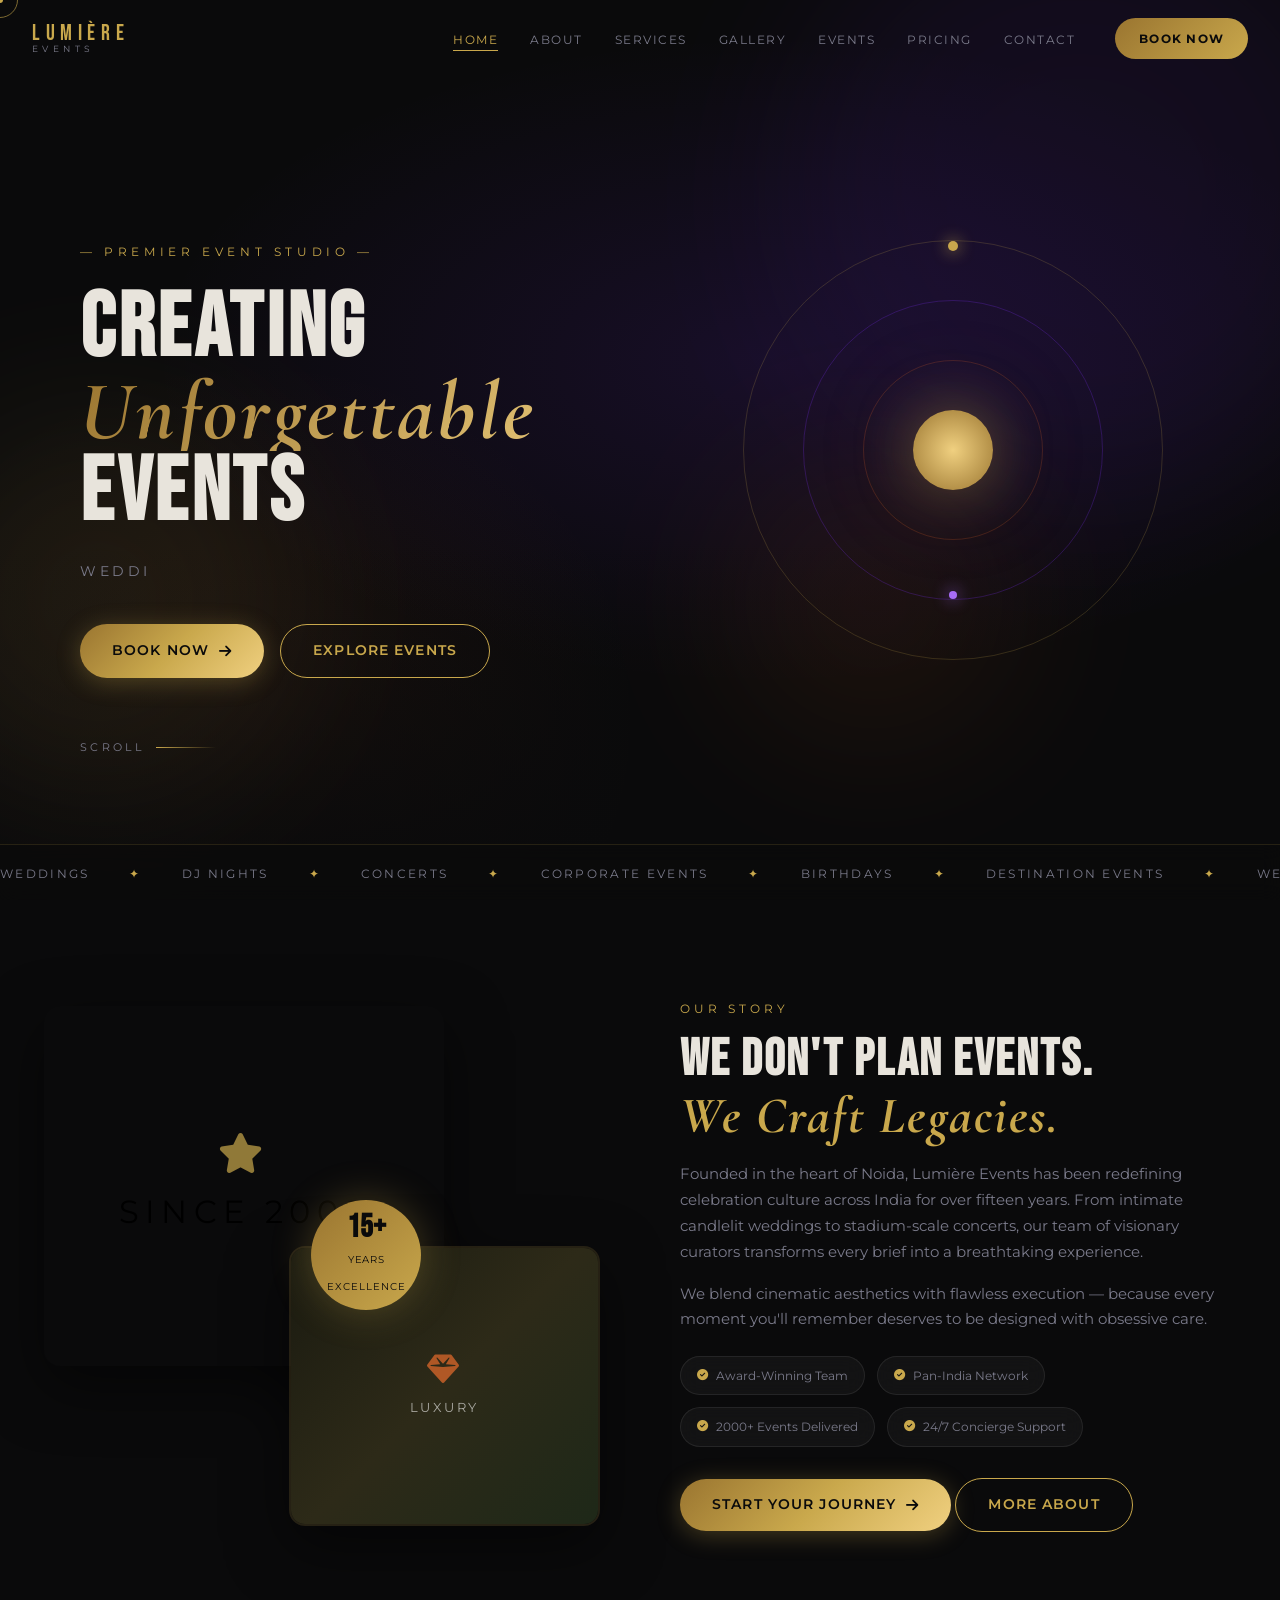
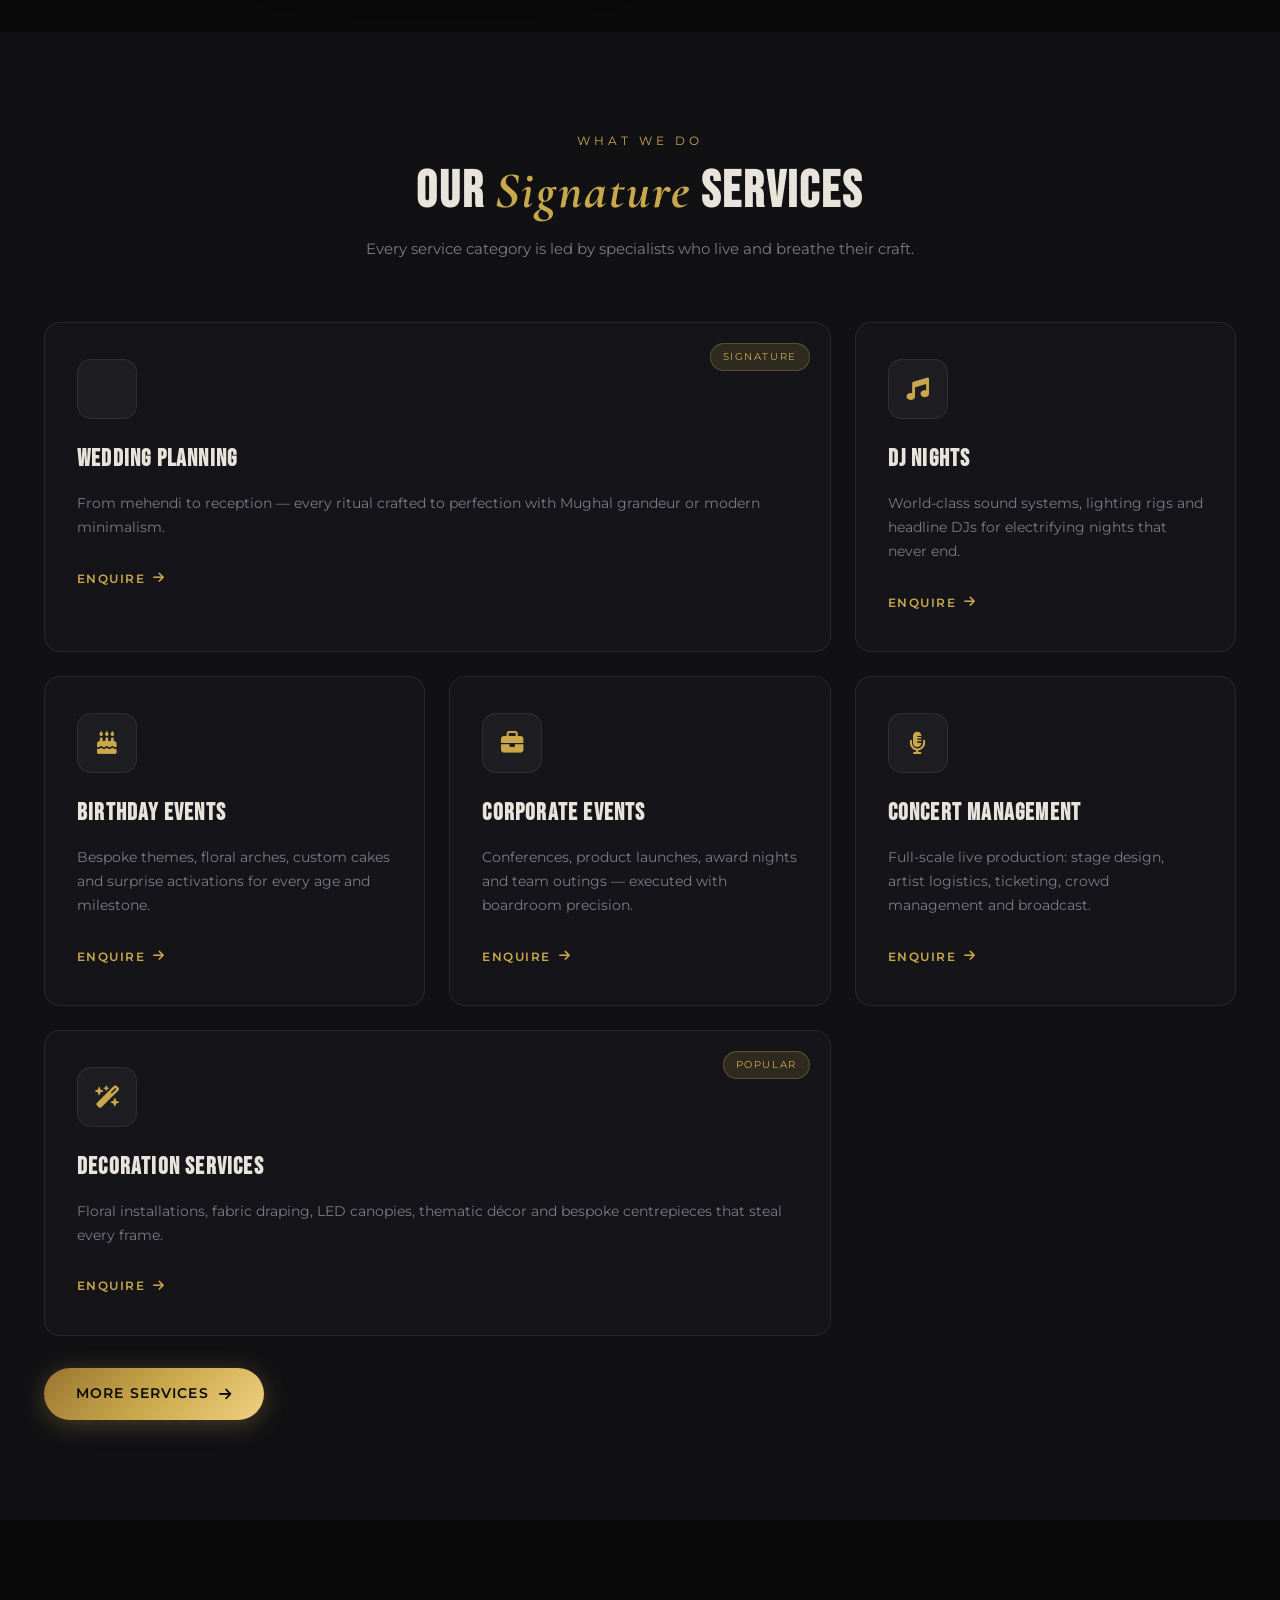
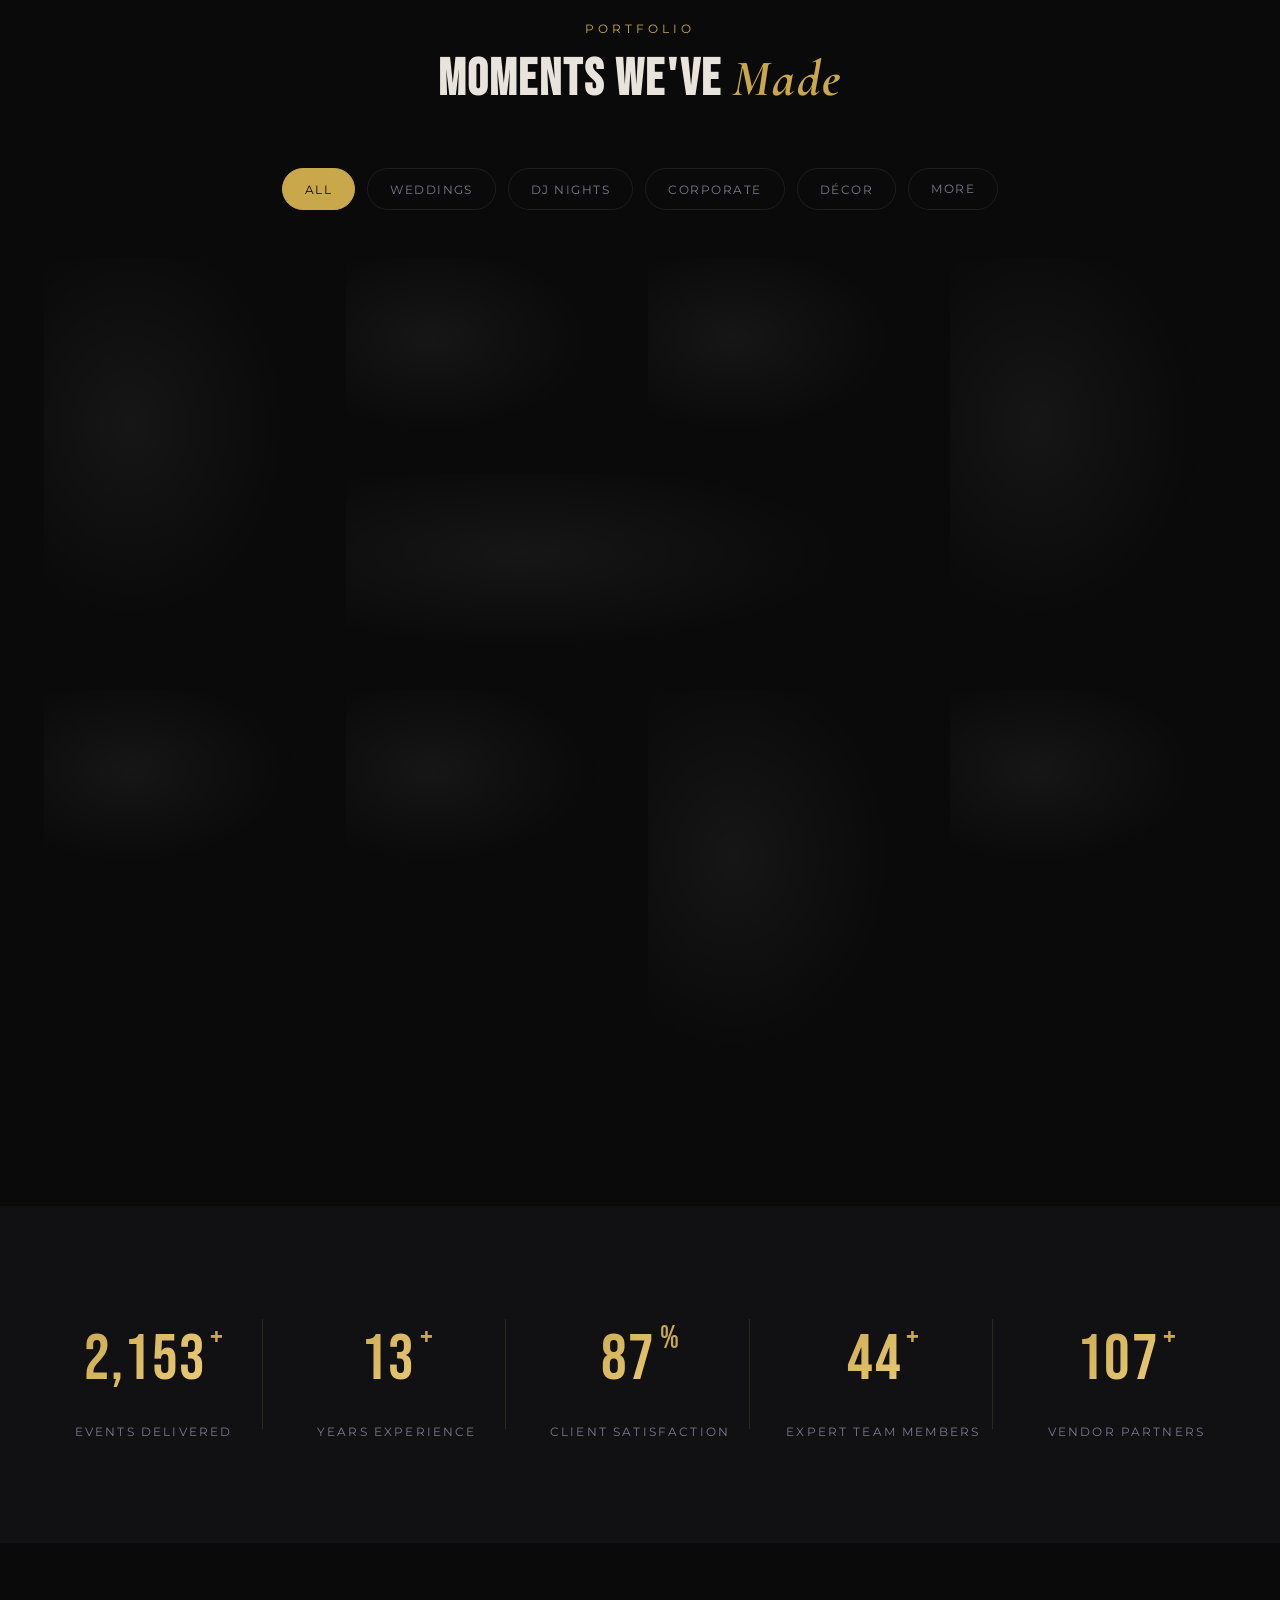
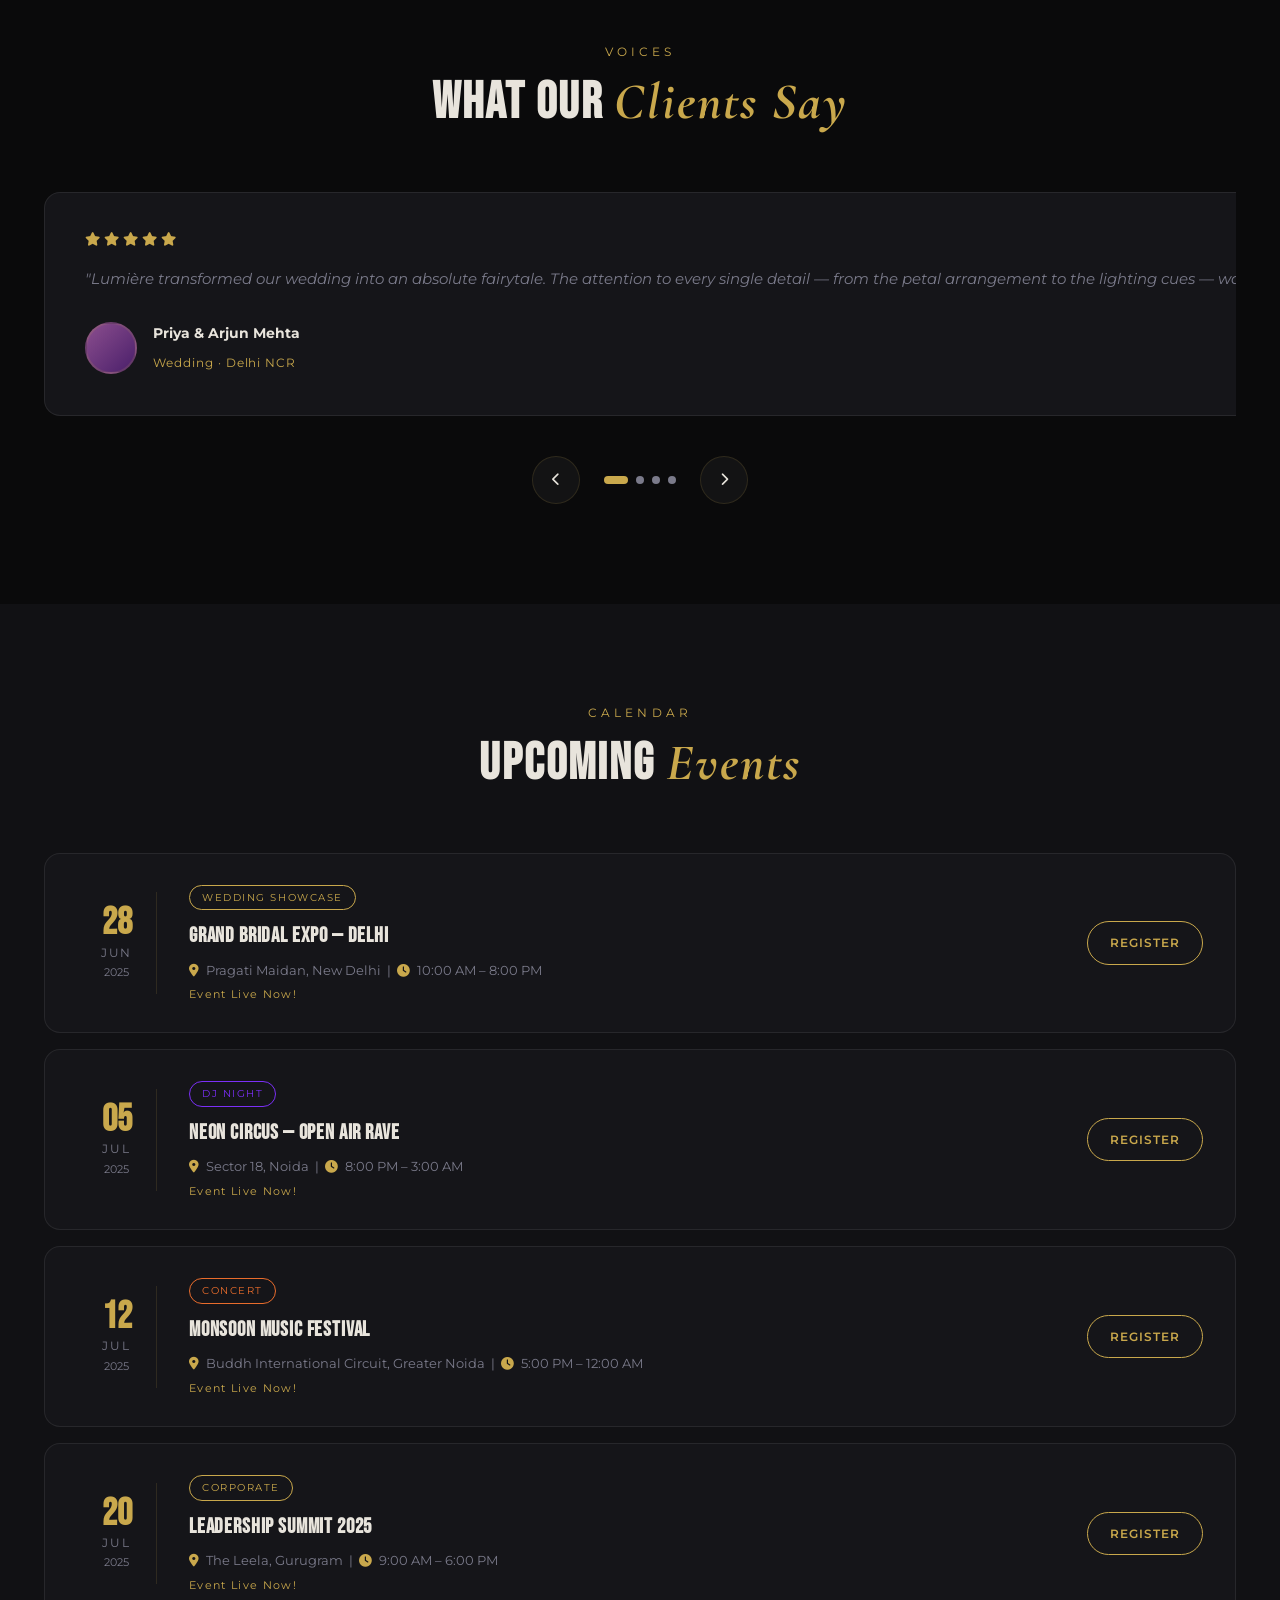
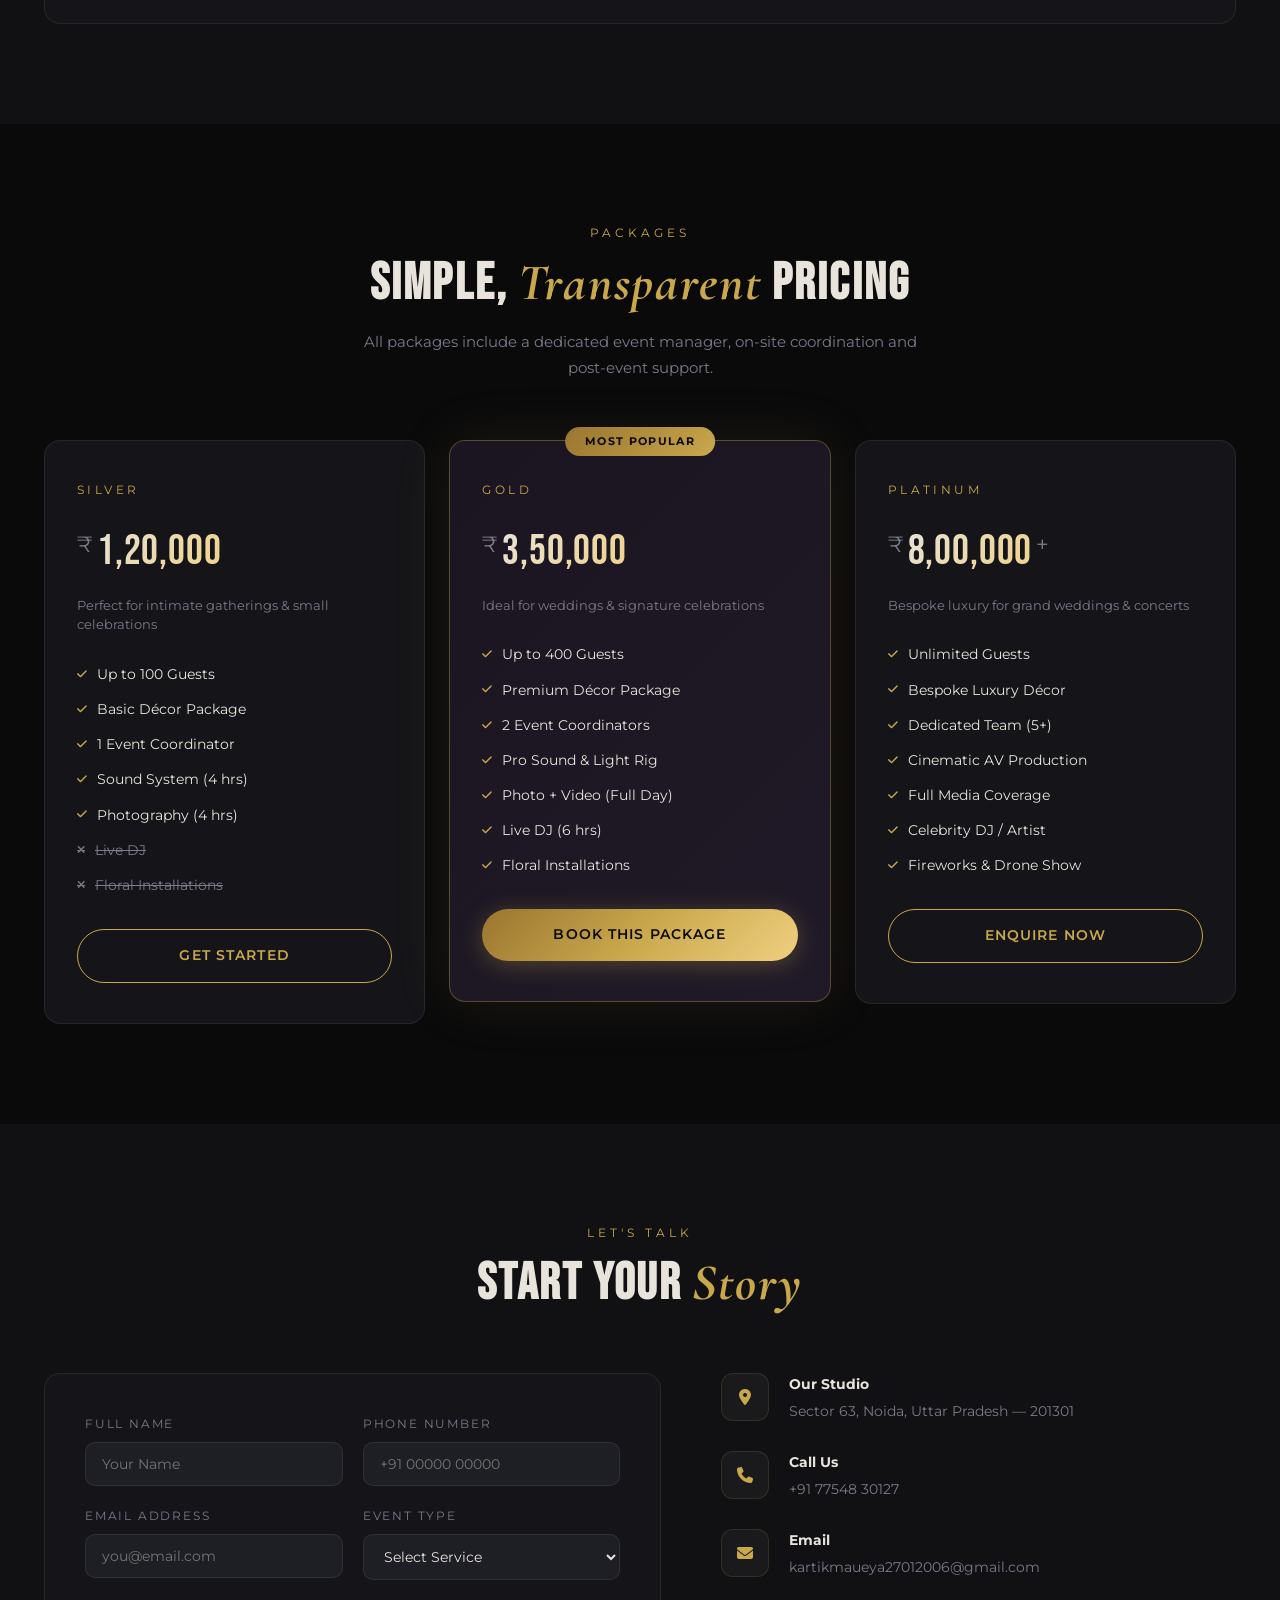
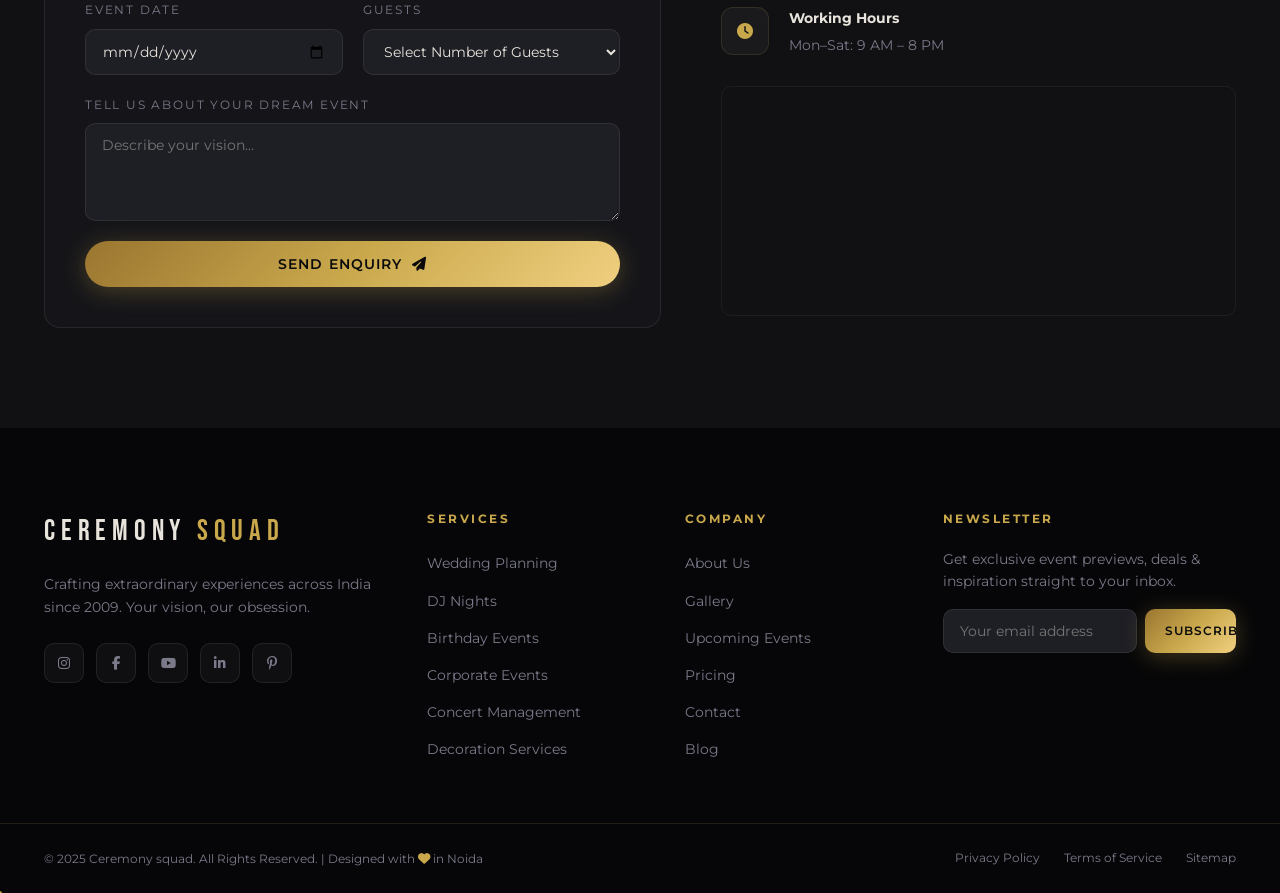
==== index.html @ e5812225 "Add files via upload" ====
<!DOCTYPE html>
<html lang="en">
<head>
  <meta charset="UTF-8" />
  <meta name="viewport" content="width=device-width, initial-scale=1.0" />
  <meta name="description" content="Lumière Events – Premium luxury event planning for weddings, DJ nights, corporate events, concerts & more in India." />
  <meta name="keywords" content="luxury event planner, wedding planner, DJ night, corporate events, concert management, Noida" />
  <title>Ceremony squad | Creating Unforgettable Moments</title>
  <link rel="preconnect" href="https://fonts.googleapis.com" />
  <link rel="preconnect" href="https://fonts.gstatic.com" crossorigin />
  <link href="https://fonts.googleapis.com/css2?family=Bebas+Neue&family=Montserrat:ital,wght@0,300;0,400;0,600;0,700;1,300&family=Cormorant+Garamond:ital,wght@0,300;0,400;1,300&display=swap" rel="stylesheet" />
  <link rel="stylesheet" href="https://cdnjs.cloudflare.com/ajax/libs/font-awesome/6.5.0/css/all.min.css" />
  <link rel="stylesheet" href="style.css" />
</head>
<body>

  <!-- PARTICLE CANVAS -->
  <canvas id="particles-canvas"></canvas>

  <!-- CURSOR -->
  <div class="cursor-dot"></div>
  <div class="cursor-ring"></div>

  <!-- PRELOADER -->
  <div id="preloader">
    <div class="preloader-inner">
      <div class="preloader-logo">Ceremony squad</span></div>
      <div class="preloader-bar"><div class="preloader-fill"></div></div>
      <p class="preloader-text">Crafting Your Experience...</p>
    </div>
  </div>

  <!-- ===== NAVBAR ===== -->
  <nav id="navbar">
    <div class="nav-container">
      <a href="#home" class="nav-logo">
        <span class="logo-main">LUMIÈRE</span>
        <span class="logo-sub">EVENTS</span>
      </a>
      <ul class="nav-links" id="nav-links">
        <li><a href="#home" class="nav-link active">Home</a></li>
        <li><a href="#about" class="nav-link">About</a></li>
        <li><a href="#services" class="nav-link">Services</a></li>
        <li><a href="#gallery" class="nav-link">Gallery</a></li>
        <li><a href="#upcoming" class="nav-link">Events</a></li>
        <li><a href="#pricing" class="nav-link">Pricing</a></li>
        <li><a href="#contact" class="nav-link">Contact</a></li>
      </ul>
      <a href="#contact" class="nav-cta">Book Now</a>
      <button class="hamburger" id="hamburger" aria-label="Menu">
        <span></span><span></span><span></span>
      </button>
    </div>
  </nav>

  <!-- ===== HERO ===== -->
  <section id="home" class="hero">
    <div class="hero-bg">
      <div class="hero-overlay"></div>
      <div class="hero-shapes">
        <div class="hs hs1"></div>
        <div class="hs hs2"></div>
        <div class="hs hs3"></div>
      </div>
      <!-- Animated event imagery using CSS -->
      <div class="hero-visual">
        <div class="hv-ring hv-ring1"></div>
        <div class="hv-ring hv-ring2"></div>
        <div class="hv-ring hv-ring3"></div>
        <div class="hv-orb"></div>
      </div>
    </div>
    <div class="hero-content">
      <p class="hero-eyebrow reveal-up">— Premier Event Studio —</p>
      <h1 class="hero-title">
        <span class="ht-line reveal-up delay-1">Creating</span>
        <span class="ht-line ht-gold reveal-up delay-2">Unforgettable</span>
        <span class="ht-line reveal-up delay-3">Events</span>
      </h1>
      <p class="hero-tagline reveal-up delay-4">
        Weddings · DJ Nights · Birthdays · Concerts · Corporate Galas
      </p>
      <div class="hero-actions reveal-up delay-5">
        <a href="#contact" class="btn btn-gold">Book Now <i class="fas fa-arrow-right"></i></a>
        <a href="#services" class="btn btn-outline">Explore Events</a>
      </div>
      <div class="hero-scroll-cue">
        <span>Scroll</span>
        <div class="scroll-line"></div>
      </div>
    </div>
    <div class="hero-ticker">
      <div class="ticker-inner">
        <span>Weddings</span><span class="sep">✦</span>
        <span>DJ Nights</span><span class="sep">✦</span>
        <span>Concerts</span><span class="sep">✦</span>
        <span>Corporate Events</span><span class="sep">✦</span>
        <span>Birthdays</span><span class="sep">✦</span>
        <span>Destination Events</span><span class="sep">✦</span>
        <span>Weddings</span><span class="sep">✦</span>
        <span>DJ Nights</span><span class="sep">✦</span>
        <span>Concerts</span><span class="sep">✦</span>
        <span>Corporate Events</span><span class="sep">✦</span>
        <span>Birthdays</span><span class="sep">✦</span>
        <span>Destination Events</span><span class="sep">✦</span>
      </div>
    </div>
  </section>

  <!-- ===== ABOUT ===== -->
  <section id="about" class="about section">
    <div class="container">
      <div class="about-grid">
        <div class="about-visual">
          <div class="av-frame">
            <div class="av-img av-img1">
              <div class="av-placeholder ap1" style="background-image: url('img/wed.jpg')">
                <i class="fas fa-star"></i>
                <span style="color: black;">Since 2009</span>
              </div>
            </div>
            <div class="av-img av-img2">
              <div class="av-placeholder ap2" >
                <i class="fas fa-gem"></i>
                <span>Luxury</span>
              </div>
            </div>
            <div class="av-badge">
              <div class="avb-inner">
                <strong>15+</strong>
                <span>Years<br>Excellence</span>
              </div>
            </div>
          </div>
        </div>
        <div class="about-text">
          <p class="section-eyebrow">Our Story</p>
          <h2 class="section-title">We Don't Plan Events.<br><em>We Craft Legacies.</em></h2>
          <p class="about-desc">
            Founded in the heart of Noida, Lumière Events has been redefining celebration culture across India for over fifteen years. From intimate candlelit weddings to stadium-scale concerts, our team of visionary curators transforms every brief into a breathtaking experience.
          </p>
          <p class="about-desc">
            We blend cinematic aesthetics with flawless execution — because every moment you'll remember deserves to be designed with obsessive care.
          </p>
          <div class="about-pills">
            <div class="pill"><i class="fas fa-check-circle"></i> Award-Winning Team</div>
            <div class="pill"><i class="fas fa-check-circle"></i> Pan-India Network</div>
            <div class="pill"><i class="fas fa-check-circle"></i> 2000+ Events Delivered</div>
            <div class="pill"><i class="fas fa-check-circle"></i> 24/7 Concierge Support</div>
          </div>
          <a href="#contact" class="btn btn-gold mt-2">Start Your Journey <i class="fas fa-arrow-right"></i></a>
          <a href="about.html" class="btn btn-outline">More About</a>
        </div>
      </div>
    </div>
  </section>

  <!-- ===== SERVICES ===== -->
  <section id="services" class="services section section-dark">
    <div class="container">
      <div class="section-header">
        <p class="section-eyebrow">What We Do</p>
        <h2 class="section-title">Our <em>Signature</em> Services</h2>
        <p class="section-sub">Every service category is led by specialists who live and breathe their craft.</p>
      </div>
      <div class="services-grid">

        <div class="service-card sc-wide">
          <div class="sc-icon"><i class="fas fa-rings-wedding"></i></div>
          <div class="sc-tag">Signature</div>
          <h3>Wedding Planning</h3>
          <p>From mehendi to reception — every ritual crafted to perfection with Mughal grandeur or modern minimalism.</p>
          <a href="#contact" class="sc-link">Enquire <i class="fas fa-arrow-right"></i></a>
          <div class="sc-glow"></div>
        </div>

        <div class="service-card">
          <div class="sc-icon"><i class="fas fa-music"></i></div>
          <h3>DJ Nights</h3>
          <p>World-class sound systems, lighting rigs and headline DJs for electrifying nights that never end.</p>
          <a href="#contact" class="sc-link">Enquire <i class="fas fa-arrow-right"></i></a>
          <div class="sc-glow sc-glow-purple"></div>
        </div>

        <div class="service-card">
          <div class="sc-icon"><i class="fas fa-cake-candles"></i></div>
          <h3>Birthday Events</h3>
          <p>Bespoke themes, floral arches, custom cakes and surprise activations for every age and milestone.</p>
          <a href="#contact" class="sc-link">Enquire <i class="fas fa-arrow-right"></i></a>
          <div class="sc-glow sc-glow-orange"></div>
        </div>

        <div class="service-card">
          <div class="sc-icon"><i class="fas fa-briefcase"></i></div>
          <h3>Corporate Events</h3>
          <p>Conferences, product launches, award nights and team outings — executed with boardroom precision.</p>
          <a href="#contact" class="sc-link">Enquire <i class="fas fa-arrow-right"></i></a>
          <div class="sc-glow"></div>
        </div>

        <div class="service-card">
          <div class="sc-icon"><i class="fas fa-microphone-lines"></i></div>
          <h3>Concert Management</h3>
          <p>Full-scale live production: stage design, artist logistics, ticketing, crowd management and broadcast.</p>
          <a href="#contact" class="sc-link">Enquire <i class="fas fa-arrow-right"></i></a>
          <div class="sc-glow sc-glow-purple"></div>
        </div>

        <div class="service-card sc-wide">
          <div class="sc-icon"><i class="fas fa-wand-magic-sparkles"></i></div>
          <div class="sc-tag">Popular</div>
          <h3>Decoration Services</h3>
          <p>Floral installations, fabric draping, LED canopies, thematic décor and bespoke centrepieces that steal every frame.</p>
          <a href="#contact" class="sc-link">Enquire <i class="fas fa-arrow-right"></i></a>
          <div class="sc-glow sc-glow-orange"></div>
        </div>

      </div>
      <a href="services.html" class="btn btn-gold mt-2">More Services <i class="fas fa-arrow-right"></i></a>
    </div>
  </section>

  <!-- ===== GALLERY ===== -->
  <section id="gallery" class="gallery section">
    <div class="container">
      <div class="section-header">
        <p class="section-eyebrow">Portfolio</p>
        <h2 class="section-title">Moments We've <em>Made</em></h2>
      </div>
      <div class="gallery-filter">
        <button class="gf-btn active" data-filter="all">All</button>
        <button class="gf-btn" data-filter="wedding">Weddings</button>
        <button class="gf-btn" data-filter="dj">DJ Nights</button>
        <button class="gf-btn" data-filter="corporate">Corporate</button>
        <button class="gf-btn" data-filter="decor">Décor</button>
        <a href="gallery.html" class="gf-btn">More</a>
      </div>
      <div class="gallery-masonry">
        <div class="gm-item tall" data-cat="wedding">
          <div class="gmi-inner gmi-c1" style="background-image: url('img/mehndi.jpg'); background-size: cover; background-position: center;">
            <div class="gmi-overlay">
              <p class="gmi-cat">Wedding</p>
              <h4>Royal Mehendi Night</h4>
              <i class="fas fa-expand-alt"></i>
            </div>
          </div>
        </div>
        <div class="gm-item" data-cat="dj">
          <div class="gmi-inner gmi-c2" style="background-image: url('img/neon.jpg'); background-size: cover; background-position: center;">
            <div class="gmi-overlay">
              <p class="gmi-cat">DJ Night</p>
              <h4>Neon Wonderland</h4>
              <i class="fas fa-expand-alt"></i>
            </div>
          </div>
        </div>
        <div class="gm-item" data-cat="corporate">
          <div class="gmi-inner gmi-c3" style="background-image: url('img/corporate.jpg'); background-size: cover; background-position: center;">
            <div class="gmi-overlay">
              <p class="gmi-cat">Corporate</p>
              <h4>Annual Gala 2024</h4>
              <i class="fas fa-expand-alt"></i>
            </div>
          </div>
        </div>
        <div class="gm-item tall" data-cat="decor">
          <div class="gmi-inner gmi-c4" style="background-image: url('img/wed.jpg'); background-size: cover; background-position: center;">
            <div class="gmi-overlay">
              <p class="gmi-cat">Décor</p>
              <h4>Floral Arch Dream</h4>
              <i class="fas fa-expand-alt"></i>
            </div>
          </div>
        </div>
        <div class="gm-item wide" data-cat="wedding">
          <div class="gmi-inner gmi-c5" style="background-image: url('img/baraat.jpg'); background-size: cover; background-position: center;">
            <div class="gmi-overlay">
              <p class="gmi-cat">Wedding</p>
              <h4>Palace Baraat</h4>
              <i class="fas fa-expand-alt"></i>
            </div>
          </div>
        </div>
        <div class="gm-item" data-cat="dj">
          <div class="gmi-inner gmi-c6" style="background-image: url('img/dj.jpg'); background-size: cover; background-position: center;">
            <div class="gmi-overlay">
              <p class="gmi-cat">DJ Night</p>
              <h4>Ultraviolet Rave</h4>
              <i class="fas fa-expand-alt"></i>
            </div>
          </div>
        </div>
        <div class="gm-item" data-cat="corporate">
          <div class="gmi-inner gmi-c7" style="background-image: url('img/corporate.jpg'); background-size: cover; background-position: center;">
            <div class="gmi-overlay">
              <p class="gmi-cat">Corporate</p>
              <h4>Product Launch</h4>
              <i class="fas fa-expand-alt"></i>
            </div>
          </div>
        </div>
        <div class="gm-item tall" data-cat="wedding">
          <div class="gmi-inner gmi-c8" style="background-image: url('img/candil.jpg'); background-size: cover; background-position: center;">
            <div class="gmi-overlay">
              <p class="gmi-cat">Wedding</p>
              <h4>Candlelit Reception</h4>
              <i class="fas fa-expand-alt"></i>
            </div>
          </div>
        </div>
        <div class="gm-item" data-cat="decor">
          <div class="gmi-inner gmi-c9" style="background-image: url('img/canop.jpg'); background-size: cover; background-position: center;">
            <div class="gmi-overlay">
              <p class="gmi-cat">Décor</p>
              <h4>LED Canopy Night</h4>
              <i class="fas fa-expand-alt"></i>
            </div>
          </div>
        </div>
      </div>
    </div>
  </section>

  <!-- ===== STATS ===== -->
  <section class="stats section section-dark">
    <div class="container">
      <div class="stats-grid">
        <div class="stat-item">
          <div class="stat-num" data-target="2400">0</div>
          <div class="stat-plus">+</div>
          <div class="stat-label">Events Delivered</div>
        </div>
        <div class="stat-item">
          <div class="stat-num" data-target="15">0</div>
          <div class="stat-plus">+</div>
          <div class="stat-label">Years Experience</div>
        </div>
        <div class="stat-item">
          <div class="stat-num" data-target="98">0</div>
          <div class="stat-plus">%</div>
          <div class="stat-label">Client Satisfaction</div>
        </div>
        <div class="stat-item">
          <div class="stat-num" data-target="50">0</div>
          <div class="stat-plus">+</div>
          <div class="stat-label">Expert Team Members</div>
        </div>
        <div class="stat-item">
          <div class="stat-num" data-target="120">0</div>
          <div class="stat-plus">+</div>
          <div class="stat-label">Vendor Partners</div>
        </div>
      </div>
    </div>
  </section>

  <!-- ===== TESTIMONIALS ===== -->
  <section id="testimonials" class="testimonials section">
    <div class="container">
      <div class="section-header">
        <p class="section-eyebrow">Voices</p>
        <h2 class="section-title">What Our <em>Clients Say</em></h2>
      </div>
      <div class="testi-carousel">
        <div class="testi-track" id="testi-track">

          <div class="testi-card">
            <div class="tc-stars"><i class="fas fa-star"></i><i class="fas fa-star"></i><i class="fas fa-star"></i><i class="fas fa-star"></i><i class="fas fa-star"></i></div>
            <p class="tc-text">"Lumière transformed our wedding into an absolute fairytale. The attention to every single detail — from the petal arrangement to the lighting cues — was extraordinary. Our guests still talk about it."</p>
            <div class="tc-author">
              <div class="tc-avatar ta1"></div>
              <div>
                <strong>Priya & Arjun Mehta</strong>
                <span>Wedding · Delhi NCR</span>
              </div>
            </div>
          </div>

          <div class="testi-card">
            <div class="tc-stars"><i class="fas fa-star"></i><i class="fas fa-star"></i><i class="fas fa-star"></i><i class="fas fa-star"></i><i class="fas fa-star"></i></div>
            <p class="tc-text">"Our annual corporate gala was the best we've ever hosted. The team's professionalism, creativity and seamless execution made us look like the most prestigious company in the room."</p>
            <div class="tc-author">
              <div class="tc-avatar ta2"></div>
              <div>
                <strong>Rohit Sharma</strong>
                <span>Corporate Gala · Noida</span>
              </div>
            </div>
          </div>

          <div class="testi-card" width="100%">
            <div class="tc-stars"><i class="fas fa-star"></i><i class="fas fa-star"></i><i class="fas fa-star"></i><i class="fas fa-star"></i><i class="fas fa-star"></i></div>
            <p class="tc-text">"The DJ Night they organised for our college fest was legendary. The production quality, the artist lineup, the crowd energy — everything was beyond expectations. Absolutely 10 out of 10!"</p>
            <div class="tc-author">
              <div class="tc-avatar ta3"></div>
              <div>
                <strong>Ananya Kapoor</strong>
                <span>DJ Night · Gurugram</span>
              </div>
            </div>
          </div>

          <div class="testi-card">
            <div class="tc-stars"><i class="fas fa-star"></i><i class="fas fa-star"></i><i class="fas fa-star"></i><i class="fas fa-star"></i><i class="fas fa-star-half-alt"></i></div>
            <p class="tc-text">"My daughter's quinceañera-style sweet sixteen was breathtaking. The floral installations, the décor and the surprise fireworks had everyone in tears of joy. Truly magical people."</p>
            <div class="tc-author">
              <div class="tc-avatar ta4"></div>
              <div>
                <strong>Sunita Verma</strong>
                <span>Birthday Event · Greater Noida</span>
              </div>
            </div>
          </div>

        </div>
        <div class="testi-controls">
          <button class="tc-btn" id="tprev"><i class="fas fa-chevron-left"></i></button>
          <div class="tc-dots" id="tc-dots"></div>
          <button class="tc-btn" id="tnext"><i class="fas fa-chevron-right"></i></button>
        </div>
      </div>
    </div>
  </section>

  <!-- ===== UPCOMING EVENTS ===== -->
  <section id="upcoming" class="upcoming section section-dark">
    <div class="container">
      <div class="section-header">
        <p class="section-eyebrow">Calendar</p>
        <h2 class="section-title">Upcoming <em>Events</em></h2>
      </div>
      <div class="events-list">

        <div class="event-item">
          <div class="ei-date">
            <strong>28</strong><span>Jun</span><em>2025</em>
          </div>
          <div class="ei-info">
            <div class="ei-badge" style="--badge-clr: var(--gold)">Wedding Showcase</div>
            <h3>Grand Bridal Expo — Delhi</h3>
            <p><i class="fas fa-map-marker-alt"></i> Pragati Maidan, New Delhi &nbsp;|&nbsp; <i class="fas fa-clock"></i> 10:00 AM – 8:00 PM</p>
          </div>
          <a href="#contact" class="btn btn-outline btn-sm">Register</a>
        </div>

        <div class="event-item">
          <div class="ei-date">
            <strong>05</strong><span>Jul</span><em>2025</em>
          </div>
          <div class="ei-info">
            <div class="ei-badge" style="--badge-clr: var(--purple)">DJ Night</div>
            <h3>Neon Circus — Open Air Rave</h3>
            <p><i class="fas fa-map-marker-alt"></i> Sector 18, Noida &nbsp;|&nbsp; <i class="fas fa-clock"></i> 8:00 PM – 3:00 AM</p>
          </div>
          <a href="#contact" class="btn btn-outline btn-sm">Register</a>
        </div>

        <div class="event-item">
          <div class="ei-date">
            <strong>12</strong><span>Jul</span><em>2025</em>
          </div>
          <div class="ei-info">
            <div class="ei-badge" style="--badge-clr: var(--orange)">Concert</div>
            <h3>Monsoon Music Festival</h3>
            <p><i class="fas fa-map-marker-alt"></i> Buddh International Circuit, Greater Noida &nbsp;|&nbsp; <i class="fas fa-clock"></i> 5:00 PM – 12:00 AM</p>
          </div>
          <a href="#contact" class="btn btn-outline btn-sm">Register</a>
        </div>

        <div class="event-item">
          <div class="ei-date">
            <strong>20</strong><span>Jul</span><em>2025</em>
          </div>
          <div class="ei-info">
            <div class="ei-badge" style="--badge-clr: var(--gold)">Corporate</div>
            <h3>Leadership Summit 2025</h3>
            <p><i class="fas fa-map-marker-alt"></i> The Leela, Gurugram &nbsp;|&nbsp; <i class="fas fa-clock"></i> 9:00 AM – 6:00 PM</p>
          </div>
          <a href="#contact" class="btn btn-outline btn-sm">Register</a>
        </div>

      </div>
    </div>
  </section>

  <!-- ===== PRICING ===== -->
  <section id="pricing" class="pricing section">
    <div class="container">
      <div class="section-header">
        <p class="section-eyebrow">Packages</p>
        <h2 class="section-title">Simple, <em>Transparent</em> Pricing</h2>
        <p class="section-sub">All packages include a dedicated event manager, on-site coordination and post-event support.</p>
      </div>
      <div class="pricing-grid">

        <div class="price-card">
          <div class="pc-header">
            <p class="pc-tier">Silver</p>
            <div class="pc-price">
              <span class="pc-curr">₹</span>
              <span class="pc-amt">1,20,000</span>
            </div>
            <p class="pc-desc">Perfect for intimate gatherings & small celebrations</p>
          </div>
          <ul class="pc-features">
            <li><i class="fas fa-check"></i> Up to 100 Guests</li>
            <li><i class="fas fa-check"></i> Basic Décor Package</li>
            <li><i class="fas fa-check"></i> 1 Event Coordinator</li>
            <li><i class="fas fa-check"></i> Sound System (4 hrs)</li>
            <li><i class="fas fa-check"></i> Photography (4 hrs)</li>
            <li class="disabled"><i class="fas fa-times"></i> Live DJ</li>
            <li class="disabled"><i class="fas fa-times"></i> Floral Installations</li>
          </ul>
          <a href="#contact" class="btn btn-outline w-full">Get Started</a>
        </div>

        <div class="price-card pc-featured">
          <div class="pc-badge">Most Popular</div>
          <div class="pc-header">
            <p class="pc-tier">Gold</p>
            <div class="pc-price">
              <span class="pc-curr">₹</span>
              <span class="pc-amt">3,50,000</span>
            </div>
            <p class="pc-desc">Ideal for weddings & signature celebrations</p>
          </div>
          <ul class="pc-features">
            <li><i class="fas fa-check"></i> Up to 400 Guests</li>
            <li><i class="fas fa-check"></i> Premium Décor Package</li>
            <li><i class="fas fa-check"></i> 2 Event Coordinators</li>
            <li><i class="fas fa-check"></i> Pro Sound & Light Rig</li>
            <li><i class="fas fa-check"></i> Photo + Video (Full Day)</li>
            <li><i class="fas fa-check"></i> Live DJ (6 hrs)</li>
            <li><i class="fas fa-check"></i> Floral Installations</li>
          </ul>
          <a href="#contact" class="btn btn-gold w-full">Book This Package</a>
        </div>

        <div class="price-card">
          <div class="pc-header">
            <p class="pc-tier">Platinum</p>
            <div class="pc-price">
              <span class="pc-curr">₹</span>
              <span class="pc-amt">8,00,000</span>
              <span class="pc-note">+</span>
            </div>
            <p class="pc-desc">Bespoke luxury for grand weddings & concerts</p>
          </div>
          <ul class="pc-features">
            <li><i class="fas fa-check"></i> Unlimited Guests</li>
            <li><i class="fas fa-check"></i> Bespoke Luxury Décor</li>
            <li><i class="fas fa-check"></i> Dedicated Team (5+)</li>
            <li><i class="fas fa-check"></i> Cinematic AV Production</li>
            <li><i class="fas fa-check"></i> Full Media Coverage</li>
            <li><i class="fas fa-check"></i> Celebrity DJ / Artist</li>
            <li><i class="fas fa-check"></i> Fireworks & Drone Show</li>
          </ul>
          <a href="#contact" class="btn btn-outline w-full">Enquire Now</a>
        </div>

      </div>
    </div>
  </section>

  <!-- ===== CONTACT ===== -->
  <section id="contact" class="contact section section-dark">
    <div class="container">
      <div class="section-header">
        <p class="section-eyebrow">Let's Talk</p>
        <h2 class="section-title">Start Your <em>Story</em></h2>
      </div>
      <div class="contact-grid">
        <div class="contact-form-wrap">
          <form class="contact-form" id="contactForm">
            <div class="cf-row">
              <div class="cf-group">
                <label>Full Name</label>
                <input type="text" placeholder="Your Name" required />
              </div>
              <div class="cf-group">
                <label>Phone Number</label>
                <input type="tel" placeholder="+91 00000 00000" required />
              </div>
            </div>
            <div class="cf-row">
              <div class="cf-group">
                <label>Email Address</label>
                <input type="email" placeholder="you@email.com" required />
              </div>
              <div class="cf-group">
                <label>Event Type</label>
                <select>
                  <option value="">Select Service</option>
                  <option>Wedding Planning</option>
                  <option>DJ Night</option>
                  <option>Birthday Event</option>
                  <option>Corporate Event</option>
                  <option>Concert</option>
                  <option>Decoration Only</option>
                </select>
              </div>
            </div>
            <div class="cf-row">
              <div class="cf-group">
              <label>Event Date</label>
              <input type="date" />
            </div>
            <div class="cf-group">
                <label>Guests</label>
                <select>
                  <option value="">Select Number of Guests</option>
                  <option>50 - 100</option>
                  <option>100 - 200</option>
                  <option>200 - 300</option>
                  <option>300 - 400</option>
                  <option>400 - 500</option>
                  <option>500+</option>
                </select>
              </div>
            </div>
            <div class="cf-group">
              <label>Tell Us About Your Dream Event</label>
              <textarea rows="4" placeholder="Describe your vision..."></textarea>
            </div>
            <button type="submit" class="btn btn-gold w-full">Send Enquiry <i class="fas fa-paper-plane"></i></button>
          </form>
        </div>
        <div class="contact-info">
          <div class="ci-item">
            <div class="ci-icon"><i class="fas fa-map-marker-alt"></i></div>
            <div>
              <strong>Our Studio</strong>
              <p>Sector 63, Noida, Uttar Pradesh — 201301</p>
            </div>
          </div>
          <div class="ci-item">
            <div class="ci-icon"><i class="fas fa-phone"></i></div>
            <div>
              <strong>Call Us</strong>
              <p>+91 77548 30127</p>
            </div>
          </div>
          <div class="ci-item">
            <div class="ci-icon"><i class="fas fa-envelope"></i></div>
            <div>
              <strong>Email</strong>
              <p>kartikmaueya27012006@gmail.com</p>
            </div>
          </div>
          <div class="ci-item">
            <div class="ci-icon"><i class="fas fa-clock"></i></div>
            <div>
              <strong>Working Hours</strong>
              <p>Mon–Sat: 9 AM – 8 PM</p>
            </div>
          </div>
          <!-- Embedded Map Mockup (dark style) -->
          <div class="map-wrap">
            <iframe
              src="https://www.google.com/maps/embed?pb=!1m18!1m12!1m3!1d3502.9!2d77.37!3d28.62!2m3!1f0!2f0!3f0!3m2!1i1024!2i768!4f13.1!3m3!1m2!1s0x390ce5d!2sNoida+Sector+63!5e0!3m2!1sen!2sin!4v1"
              width="100%"
              height="220"
              style="border:0;"
              allowfullscreen=""
              loading="lazy"
              referrerpolicy="no-referrer-when-downgrade"
              title="Lumière Events Location">
            </iframe>
          </div>
        </div>
      </div>
    </div>
  </section>

  <!-- ===== FOOTER ===== -->
  <footer class="footer">
    <div class="footer-top">
      <div class="container">
        <div class="footer-grid">

          <div class="footer-brand">
            <div class="footer-logo">Ceremony <span>squad</span></div>
            <p>Crafting extraordinary experiences across India since 2009. Your vision, our obsession.</p>
            <div class="social-links">
              <a href="#" aria-label="Instagram"><i class="fab fa-instagram"></i></a>
              <a href="#" aria-label="Facebook"><i class="fab fa-facebook-f"></i></a>
              <a href="#" aria-label="YouTube"><i class="fab fa-youtube"></i></a>
              <a href="#" aria-label="LinkedIn"><i class="fab fa-linkedin-in"></i></a>
              <a href="#" aria-label="Pinterest"><i class="fab fa-pinterest-p"></i></a>
            </div>
          </div>

          <div class="footer-col">
            <h4>Services</h4>
            <ul>
              <li><a href="#services">Wedding Planning</a></li>
              <li><a href="#services">DJ Nights</a></li>
              <li><a href="#services">Birthday Events</a></li>
              <li><a href="#services">Corporate Events</a></li>
              <li><a href="#services">Concert Management</a></li>
              <li><a href="#services">Decoration Services</a></li>
            </ul>
          </div>

          <div class="footer-col">
            <h4>Company</h4>
            <ul>
              <li><a href="#about">About Us</a></li>
              <li><a href="#gallery">Gallery</a></li>
              <li><a href="#upcoming">Upcoming Events</a></li>
              <li><a href="#pricing">Pricing</a></li>
              <li><a href="#contact">Contact</a></li>
              <li><a href="#">Blog</a></li>
            </ul>
          </div>

          <div class="footer-col footer-newsletter">
            <h4>Newsletter</h4>
            <p>Get exclusive event previews, deals & inspiration straight to your inbox.</p>
            <div class="nl-form">
              <input type="email" placeholder="Your email address" />
              <button class="btn btn-gold">Subscribe</button>
            </div>
          </div>

        </div>
      </div>
    </div>
    <div class="footer-bottom">
      <div class="container">
        <p>© 2025 Ceremony squad. All Rights Reserved. | Designed with <i class="fas fa-heart" style="color:var(--gold)"></i> in Noida</p>
        <div class="fb-links">
          <a href="#">Privacy Policy</a>
          <a href="#">Terms of Service</a>
          <a href="#">Sitemap</a>
        </div>
      </div>
    </div>
  </footer>

  <!-- Back to top -->
  <button class="back-top" id="backTop" aria-label="Back to top">
    <i class="fas fa-chevron-up"></i>
  </button>

  <!-- Lightbox -->
  <div class="lightbox" id="lightbox">
    <div class="lb-backdrop"></div>
    <div class="lb-content">
      <button class="lb-close" id="lbClose"><i class="fas fa-times"></i></button>
      <div class="lb-img" id="lbImg"></div>
      <p class="lb-caption" id="lbCaption"></p>
    </div>
  </div>
<script src="script.js"></script>
</body>
</html>
---- style.css ----
/* ============================================================
   LUMIÈRE EVENTS — Premium Dark Luxury CSS
   ============================================================ */

/* ---------- CSS VARIABLES ---------- */
:root {
  --gold: #c9a84c;
  --gold-light: #f0d080;
  --gold-dark: #9a7530;
  --purple: #7b2ff7;
  --purple-light: #a76cf7;
  --orange: #e86c2c;
  --orange-light: #f5956a;
  --bg: #0a0a0b;
  --bg2: #111114;
  --bg3: #18181d;
  --card: #151519;
  --card2: #1e1e25;
  --text: #e8e4dc;
  --text-muted: #7a7a8a;
  --border: rgba(201,168,76,0.15);
  --glass: rgba(255,255,255,0.04);
  --glass-border: rgba(255,255,255,0.08);
  --font-display: 'Bebas Neue', cursive;
  --font-body: 'Montserrat', sans-serif;
  --font-serif: 'Cormorant Garamond', serif;
  --radius: 16px;
  --radius-sm: 10px;
  --shadow-gold: 0 0 40px rgba(201,168,76,0.12);
  --shadow-purple: 0 0 40px rgba(123,47,247,0.15);
  --transition: 0.4s cubic-bezier(0.25, 0.46, 0.45, 0.94);
}

/* ---------- RESET ---------- */
*, *::before, *::after { box-sizing: border-box; margin: 0; padding: 0; }
html { scroll-behavior: smooth; font-size: 16px; }
body {
  background: var(--bg);
  color: var(--text);
  font-family: var(--font-body);
  font-weight: 400;
  line-height: 1.7;
  overflow-x: hidden;
  cursor: none;
}
a { text-decoration: none; color: inherit; }
ul { list-style: none; }
img { display: block; max-width: 100%; }
button { border: none; background: none; cursor: pointer; font-family: inherit; }
input, textarea, select {
  background: var(--card2);
  border: 1px solid var(--glass-border);
  color: var(--text);
  font-family: var(--font-body);
  border-radius: var(--radius-sm);
  padding: 12px 16px;
  width: 100%;
  font-size: 0.9rem;
  transition: border-color var(--transition);
  outline: none;
}
input:focus, textarea:focus, select:focus { border-color: var(--gold); }
select option { background: var(--card2); }
textarea { resize: vertical; }

/* ---------- CUSTOM CURSOR ---------- */
.cursor-dot {
  position: fixed; top: 0; left: 0;
  width: 6px; height: 6px;
  background: var(--gold);
  border-radius: 50%;
  pointer-events: none;
  z-index: 9999;
  transform: translate(-50%,-50%);
  transition: transform 0.1s;
}
.cursor-ring {
  position: fixed; top: 0; left: 0;
  width: 36px; height: 36px;
  border: 1.5px solid rgba(201,168,76,0.6);
  border-radius: 50%;
  pointer-events: none;
  z-index: 9998;
  transform: translate(-50%,-50%);
  transition: transform 0.18s ease, width 0.3s, height 0.3s, border-color 0.3s;
}
.cursor-ring.hovered {
  width: 56px; height: 56px;
  border-color: var(--gold);
  background: rgba(201,168,76,0.06);
}

/* ---------- PARTICLES ---------- */
#particles-canvas {
  position: fixed; top: 0; left: 0;
  width: 100%; height: 100%;
  z-index: 0;
  pointer-events: none;
}

/* ---------- PRELOADER ---------- */
#preloader {
  position: fixed; inset: 0;
  background: var(--bg);
  z-index: 10000;
  display: flex;
  align-items: center;
  justify-content: center;
  transition: opacity 0.6s, visibility 0.6s;
}
#preloader.hidden { opacity: 0; visibility: hidden; }
.preloader-inner { text-align: center; }
.preloader-logo {
  font-family: var(--font-display);
  font-size: 4rem;
  letter-spacing: 0.2em;
  color: var(--text);
  margin-bottom: 24px;
}
.preloader-logo span { color: var(--gold); }
.preloader-bar {
  width: 200px;
  height: 2px;
  background: rgba(255,255,255,0.1);
  border-radius: 10px;
  margin: 0 auto 16px;
  overflow: hidden;
}
.preloader-fill {
  height: 100%;
  width: 0;
  background: linear-gradient(90deg, var(--gold-dark), var(--gold), var(--gold-light));
  border-radius: 10px;
  animation: fillBar 2.2s ease forwards;
}
@keyframes fillBar { to { width: 100%; } }
.preloader-text {
  font-size: 0.75rem;
  letter-spacing: 0.25em;
  color: var(--text-muted);
  text-transform: uppercase;
}

/* ---------- UTILITY ---------- */
.container { max-width: 1240px; margin: 0 auto; padding: 0 24px; }
.section { padding: 100px 0; position: relative; z-index: 1; }
.section-dark { background: var(--bg2); }
.section-header { text-align: center; margin-bottom: 60px; }
.section-eyebrow {
  font-size: 0.72rem;
  letter-spacing: 0.35em;
  text-transform: uppercase;
  color: var(--gold);
  margin-bottom: 12px;
  display: block;
}
.section-title {
  font-family: var(--font-display);
  font-size: clamp(2rem, 4vw, 3.4rem);
  letter-spacing: 0.04em;
  line-height: 1.1;
  margin-bottom: 16px;
}
.section-title em { color: var(--gold); font-style: italic; font-family: var(--font-serif); }
.section-sub { color: var(--text-muted); max-width: 560px; margin: 0 auto; font-size: 0.95rem; }
.mt-2 { margin-top: 32px; display: inline-flex; }
.w-full { width: 100%; justify-content: center; }

/* ---------- BUTTONS ---------- */
.btn {
  display: inline-flex;
  align-items: center;
  gap: 10px;
  padding: 14px 32px;
  border-radius: 50px;
  font-size: 0.88rem;
  font-weight: 600;
  letter-spacing: 0.08em;
  text-transform: uppercase;
  transition: all var(--transition);
  position: relative;
  overflow: hidden;
}
.btn::before {
  content: '';
  position: absolute; inset: 0;
  background: rgba(255,255,255,0.05);
  transform: translateX(-101%);
  transition: transform 0.4s ease;
}
.btn:hover::before { transform: translateX(0); }
.btn-gold {
  background: linear-gradient(135deg, var(--gold-dark), var(--gold), var(--gold-light));
  color: #0a0a0b;
  box-shadow: 0 4px 24px rgba(201,168,76,0.3);
}
.btn-gold:hover { box-shadow: 0 6px 40px rgba(201,168,76,0.5); transform: translateY(-2px); }
.btn-outline {
  border: 1.5px solid var(--gold);
  color: var(--gold);
}
.btn-outline:hover { background: rgba(201,168,76,0.1); transform: translateY(-2px); }
.btn-sm { padding: 10px 22px; font-size: 0.78rem; }

/* ---------- REVEAL ANIMATIONS ---------- */
.reveal-up {
  opacity: 0;
  transform: translateY(40px);
  transition: opacity 0.8s ease, transform 0.8s ease;
}
.reveal-up.visible { opacity: 1; transform: translateY(0); }
.delay-1 { transition-delay: 0.1s; }
.delay-2 { transition-delay: 0.25s; }
.delay-3 { transition-delay: 0.4s; }
.delay-4 { transition-delay: 0.55s; }
.delay-5 { transition-delay: 0.7s; }

/* ---------- NAVBAR ---------- */
#navbar {
  position: fixed;
  top: 0; left: 0; right: 0;
  z-index: 1000;
  padding: 18px 0;
  transition: all 0.4s ease;
}
#navbar.scrolled {
  background: rgba(10,10,11,0.92);
  backdrop-filter: blur(20px);
  -webkit-backdrop-filter: blur(20px);
  border-bottom: 1px solid var(--border);
  padding: 12px 0;
}
.nav-container {
  max-width: 1300px;
  margin: 0 auto;
  padding: 0 32px;
  display: flex;
  align-items: center;
  gap: 40px;
}
.nav-logo { display: flex; flex-direction: column; line-height: 1; }
.logo-main {
  font-family: var(--font-display);
  font-size: 1.4rem;
  letter-spacing: 0.25em;
  color: var(--gold);
}
.logo-sub {
  font-size: 0.55rem;
  letter-spacing: 0.5em;
  color: var(--text-muted);
  text-transform: uppercase;
}
.nav-links {
  display: flex;
  gap: 32px;
  margin-left: auto;
}
.nav-link {
  font-size: 0.78rem;
  letter-spacing: 0.12em;
  text-transform: uppercase;
  color: var(--text-muted);
  transition: color var(--transition);
  position: relative;
  padding-bottom: 2px;
}
.nav-link::after {
  content: '';
  position: absolute;
  bottom: -2px; left: 0;
  width: 0; height: 1px;
  background: var(--gold);
  transition: width var(--transition);
}
.nav-link:hover, .nav-link.active { color: var(--gold); }
.nav-link:hover::after, .nav-link.active::after { width: 100%; }
.nav-cta {
  padding: 10px 24px;
  background: linear-gradient(135deg, var(--gold-dark), var(--gold));
  color: #0a0a0b;
  border-radius: 50px;
  font-size: 0.78rem;
  font-weight: 700;
  letter-spacing: 0.1em;
  text-transform: uppercase;
  transition: all var(--transition);
  white-space: nowrap;
}
.nav-cta:hover { box-shadow: 0 0 24px rgba(201,168,76,0.4); transform: translateY(-1px); }
.hamburger {
  display: none;
  flex-direction: column;
  gap: 5px;
  margin-left: auto;
  padding: 4px;
}
.hamburger span {
  display: block;
  width: 24px; height: 2px;
  background: var(--text);
  border-radius: 2px;
  transition: all 0.3s;
}
.hamburger.open span:nth-child(1) { transform: translateY(7px) rotate(45deg); }
.hamburger.open span:nth-child(2) { opacity: 0; }
.hamburger.open span:nth-child(3) { transform: translateY(-7px) rotate(-45deg); }

/* ---------- HERO ---------- */
.hero {
  min-height: 100vh;
  display: flex;
  flex-direction: column;
  justify-content: center;
  position: relative;
  overflow: hidden;
}
.hero-bg {
  position: absolute; inset: 0;
  background: radial-gradient(ellipse 80% 60% at 60% 40%, rgba(123,47,247,0.12) 0%, transparent 60%),
              radial-gradient(ellipse 60% 80% at 20% 80%, rgba(232,108,44,0.08) 0%, transparent 50%),
              var(--bg);
}
.hero-overlay {
  position: absolute; inset: 0;
  background: linear-gradient(to bottom, transparent 60%, var(--bg) 100%);
}
.hero-shapes .hs {
  position: absolute;
  border-radius: 50%;
  filter: blur(80px);
  opacity: 0.08;
}
.hs1 { width: 600px; height: 600px; background: var(--purple); top: -100px; right: -100px; animation: drift1 12s ease-in-out infinite; }
.hs2 { width: 400px; height: 400px; background: var(--gold); bottom: 100px; left: -100px; animation: drift2 15s ease-in-out infinite; }
.hs3 { width: 300px; height: 300px; background: var(--orange); top: 50%; right: 20%; animation: drift1 10s ease-in-out infinite 2s; }
@keyframes drift1 { 0%,100%{transform:translate(0,0)} 50%{transform:translate(30px,-30px)} }
@keyframes drift2 { 0%,100%{transform:translate(0,0)} 50%{transform:translate(-20px,20px)} }

.hero-visual {
  position: absolute;
  right: 6%;
  top: 50%;
  transform: translateY(-50%);
  width: 500px;
  height: 500px;
}
.hv-ring {
  position: absolute;
  border-radius: 50%;
  top: 50%; left: 50%;
  transform: translate(-50%,-50%);
  animation: spinRing 20s linear infinite;
}
.hv-ring1 {
  width: 420px; height: 420px;
  border: 1px solid rgba(201,168,76,0.2);
  animation-duration: 25s;
}
.hv-ring1::before {
  content: '';
  position: absolute;
  width: 10px; height: 10px;
  background: var(--gold);
  border-radius: 50%;
  top: 0; left: 50%;
  transform: translateX(-50%);
  box-shadow: 0 0 16px var(--gold);
}
.hv-ring2 {
  width: 300px; height: 300px;
  border: 1px solid rgba(123,47,247,0.25);
  animation-direction: reverse;
  animation-duration: 18s;
}
.hv-ring2::before {
  content: '';
  position: absolute;
  width: 8px; height: 8px;
  background: var(--purple-light);
  border-radius: 50%;
  bottom: 0; left: 50%;
  transform: translateX(-50%);
  box-shadow: 0 0 16px var(--purple-light);
}
.hv-ring3 {
  width: 180px; height: 180px;
  border: 1px solid rgba(232,108,44,0.2);
  animation-duration: 12s;
}
.hv-orb {
  position: absolute;
  top: 50%; left: 50%;
  transform: translate(-50%,-50%);
  width: 80px; height: 80px;
  border-radius: 50%;
  background: radial-gradient(circle, var(--gold-light), var(--gold-dark));
  box-shadow: 0 0 60px rgba(201,168,76,0.4), 0 0 120px rgba(201,168,76,0.15);
  animation: pulse 3s ease-in-out infinite;
}
@keyframes spinRing { from{transform:translate(-50%,-50%) rotate(0)} to{transform:translate(-50%,-50%) rotate(360deg)} }
@keyframes pulse { 0%,100%{transform:translate(-50%,-50%) scale(1)} 50%{transform:translate(-50%,-50%) scale(1.15)} }

.hero-content {
  position: relative;
  z-index: 2;
  max-width: 680px;
  padding: 0 24px 0 80px;
  padding-top: 100px;
}
.hero-eyebrow {
  font-size: 0.72rem;
  letter-spacing: 0.4em;
  text-transform: uppercase;
  color: var(--gold);
  margin-bottom: 24px;
}
.hero-title {
  display: flex;
  flex-direction: column;
  margin-bottom: 24px;
}
.ht-line {
  font-family: var(--font-display);
  font-size: clamp(3.5rem, 7vw, 7rem);
  letter-spacing: 0.04em;
  line-height: 0.95;
  display: block;
}
.ht-gold {
  font-family: var(--font-serif);
  font-style: italic;
  font-size: clamp(3rem, 6.5vw, 6.5rem);
  background: linear-gradient(135deg, var(--gold-dark), var(--gold-light));
  -webkit-background-clip: text;
  -webkit-text-fill-color: transparent;
  background-clip: text;
}
.hero-tagline {
  font-size: 0.88rem;
  letter-spacing: 0.25em;
  color: var(--text-muted);
  text-transform: uppercase;
  margin-bottom: 40px;
}
.hero-actions { display: flex; gap: 16px; flex-wrap: wrap; }
.hero-scroll-cue {
  display: flex;
  align-items: center;
  gap: 12px;
  margin-top: 60px;
  color: var(--text-muted);
  font-size: 0.7rem;
  letter-spacing: 0.3em;
  text-transform: uppercase;
}
.scroll-line {
  width: 60px;
  height: 1px;
  background: linear-gradient(90deg, var(--gold), transparent);
  position: relative;
  overflow: hidden;
}
.scroll-line::after {
  content: '';
  position: absolute;
  top: 0; left: -100%;
  width: 100%; height: 100%;
  background: var(--gold);
  animation: scrollAnim 2s ease infinite;
}
@keyframes scrollAnim { to { left: 100%; } }

/* Ticker */
.hero-ticker {
  position: absolute;
  bottom: 0; left: 0; right: 0;
  overflow: hidden;
  border-top: 1px solid var(--border);
  padding: 14px 0;
  background: rgba(10,10,11,0.6);
  backdrop-filter: blur(10px);
  z-index: 2;
}
.ticker-inner {
  display: inline-flex;
  gap: 40px;
  white-space: nowrap;
  animation: ticker 30s linear infinite;
  font-size: 0.72rem;
  letter-spacing: 0.2em;
  text-transform: uppercase;
  color: var(--text-muted);
}
.ticker-inner .sep { color: var(--gold); }
@keyframes ticker { from { transform: translateX(0); } to { transform: translateX(-50%); } }

/* ---------- ABOUT ---------- */
.about-grid {
  display: grid;
  grid-template-columns: 1fr 1fr;
  gap: 80px;
  align-items: center;
}
.about-visual { position: relative; height: 520px; }
.av-frame { position: relative; width: 100%; height: 100%; }
.av-img {
  position: absolute;
  border-radius: var(--radius);
  overflow: hidden;
  box-shadow: 0 20px 60px rgba(0,0,0,0.5);
}
.av-img1 { width: 72%; height: 360px; top: 0; left: 0; }
.av-img2 { width: 56%; height: 280px; bottom: 0; right: 0; border: 2px solid var(--border); }
.av-placeholder {
  width: 100%; height: 100%;
  display: flex;
  flex-direction: column;
  align-items: center;
  justify-content: center;
  gap: 12px;
  font-size: 0.8rem;
  letter-spacing: 0.2em;
  text-transform: uppercase;
  color: rgba(255,255,255,0.6);
}
.ap1 {
  background: linear-gradient(135deg, #1a1218 0%, #2d1f35 50%, #1a2040 100%);
  font-size: 2rem;
}
.ap1 i { font-size: 2.5rem; color: var(--gold); opacity: 0.7; }
.ap2 {
  background: linear-gradient(135deg, #1a1a10 0%, #2d2a18 50%, #1e2818 100%);
}
.ap2 i { font-size: 2rem; color: var(--orange); opacity: 0.7; }
.av-badge {
  position: absolute;
  top: 48%; left: 58%;
  transform: translate(-50%,-50%);
  width: 110px; height: 110px;
  border-radius: 50%;
  background: linear-gradient(135deg, var(--gold-dark), var(--gold));
  display: flex;
  align-items: center;
  justify-content: center;
  z-index: 2;
  box-shadow: 0 0 40px rgba(201,168,76,0.3);
}
.avb-inner { text-align: center; color: #0a0a0b; }
.avb-inner strong { font-family: var(--font-display); font-size: 2rem; display: block; line-height: 1; }
.avb-inner span { font-size: 0.6rem; letter-spacing: 0.1em; text-transform: uppercase; line-height: 1.4; }
.about-text .section-title { text-align: left; }
.about-desc { color: var(--text-muted); margin-bottom: 16px; font-size: 0.95rem; }
.about-pills { display: flex; flex-wrap: wrap; gap: 12px; margin-top: 24px; }
.pill {
  display: flex;
  align-items: center;
  gap: 8px;
  padding: 8px 16px;
  background: var(--glass);
  border: 1px solid var(--glass-border);
  border-radius: 50px;
  font-size: 0.78rem;
  color: var(--text-muted);
  backdrop-filter: blur(10px);
}
.pill i { color: var(--gold); font-size: 0.7rem; }

/* ---------- SERVICES ---------- */
.services-grid {
  display: grid;
  grid-template-columns: repeat(3, 1fr);
  gap: 24px;
}
.sc-wide { grid-column: span 2; }

.service-card {
  background: var(--card);
  border: 1px solid var(--glass-border);
  border-radius: var(--radius);
  padding: 36px 32px;
  position: relative;
  overflow: hidden;
  transition: transform var(--transition), border-color var(--transition), box-shadow var(--transition);
  cursor: default;
}
.service-card:hover {
  transform: translateY(-6px);
  border-color: rgba(201,168,76,0.3);
  box-shadow: var(--shadow-gold);
}
.sc-icon {
  width: 60px; height: 60px;
  border-radius: 14px;
  background: var(--glass);
  border: 1px solid var(--glass-border);
  display: flex;
  align-items: center;
  justify-content: center;
  font-size: 1.4rem;
  color: var(--gold);
  margin-bottom: 20px;
  transition: background var(--transition), color var(--transition);
}
.service-card:hover .sc-icon { background: var(--gold); color: #0a0a0b; }
.service-card h3 {
  font-family: var(--font-display);
  font-size: 1.5rem;
  letter-spacing: 0.05em;
  margin-bottom: 12px;
}
.service-card p { color: var(--text-muted); font-size: 0.88rem; line-height: 1.7; margin-bottom: 24px; }
.sc-link {
  display: inline-flex;
  align-items: center;
  gap: 8px;
  color: var(--gold);
  font-size: 0.78rem;
  font-weight: 600;
  letter-spacing: 0.12em;
  text-transform: uppercase;
  transition: gap var(--transition);
}
.sc-link:hover { gap: 14px; }
.sc-tag {
  position: absolute;
  top: 20px; right: 20px;
  padding: 4px 12px;
  background: rgba(201,168,76,0.15);
  border: 1px solid rgba(201,168,76,0.3);
  border-radius: 50px;
  font-size: 0.65rem;
  letter-spacing: 0.15em;
  text-transform: uppercase;
  color: var(--gold);
}
.sc-glow {
  position: absolute;
  bottom: -60px; right: -60px;
  width: 200px; height: 200px;
  border-radius: 50%;
  background: rgba(201,168,76,0.06);
  filter: blur(40px);
  transition: opacity var(--transition);
  opacity: 0;
}
.service-card:hover .sc-glow { opacity: 1; }
.sc-glow-purple { background: rgba(123,47,247,0.08); }
.sc-glow-orange { background: rgba(232,108,44,0.07); }

/* ---------- GALLERY ---------- */
.gallery-filter {
  display: flex;
  gap: 12px;
  justify-content: center;
  flex-wrap: wrap;
  margin-bottom: 48px;
}
.gf-btn {
  padding: 9px 22px;
  border-radius: 50px;
  border: 1px solid var(--glass-border);
  background: transparent;
  color: var(--text-muted);
  font-size: 0.78rem;
  letter-spacing: 0.12em;
  text-transform: uppercase;
  transition: all var(--transition);
  cursor: pointer;
  font-family: var(--font-body);
}
.gf-btn.active, .gf-btn:hover {
  background: var(--gold);
  border-color: var(--gold);
  color: #0a0a0b;
}

.gallery-masonry {
  display: grid;
  grid-template-columns: repeat(4, 1fr);
  grid-auto-rows: 200px;
  gap: 16px;
}
.gm-item { border-radius: var(--radius-sm); overflow: hidden; position: relative; }
.gm-item.tall { grid-row: span 2; }
.gm-item.wide { grid-column: span 2; }

.gmi-inner {
  width: 100%; height: 100%;
  position: relative;
  transition: transform 0.5s ease;
}
.gm-item:hover .gmi-inner { transform: scale(1.06); }
.gmi-c1 { background: linear-gradient(135deg, #2a1040 0%, #4a2060 50%, #2a1840 100%); }
.gmi-c2 { background: linear-gradient(135deg, #101a30 0%, #0a2050 50%, #201030 100%); }
.gmi-c3 { background: linear-gradient(135deg, #1a1010 0%, #301818 50%, #1a2010 100%); }
.gmi-c4 { background: linear-gradient(135deg, #0a1820 0%, #102838 50%, #0a1018 100%); }
.gmi-c5 { background: linear-gradient(135deg, #201010 0%, #402020 50%, #201820 100%); }
.gmi-c6 { background: linear-gradient(135deg, #100a28 0%, #200a40 50%, #100a18 100%); }
.gmi-c7 { background: linear-gradient(135deg, #101820 0%, #182030 50%, #101018 100%); }
.gmi-c8 { background: linear-gradient(135deg, #281008 0%, #401808 50%, #282010 100%); }
.gmi-c9 { background: linear-gradient(135deg, #080820 0%, #101030 50%, #080828 100%); }

/* Decorative inner patterns */
.gmi-c1::before, .gmi-c2::before, .gmi-c3::before, .gmi-c4::before,
.gmi-c5::before, .gmi-c6::before, .gmi-c7::before, .gmi-c8::before, .gmi-c9::before {
  content: '';
  position: absolute; inset: 0;
  background: radial-gradient(ellipse at 30% 40%, rgba(255,255,255,0.05) 0%, transparent 60%);
}

.gmi-overlay {
  position: absolute; inset: 0;
  background: linear-gradient(to top, rgba(0,0,0,0.85) 0%, transparent 60%);
  display: flex;
  flex-direction: column;
  justify-content: flex-end;
  padding: 20px;
  opacity: 0;
  transition: opacity 0.4s ease;
}
.gm-item:hover .gmi-overlay { opacity: 1; }
.gmi-cat {
  font-size: 0.65rem;
  letter-spacing: 0.25em;
  text-transform: uppercase;
  color: var(--gold);
  margin-bottom: 4px;
}
.gmi-overlay h4 { font-family: var(--font-display); font-size: 1rem; letter-spacing: 0.06em; }
.gmi-overlay i {
  position: absolute;
  top: 16px; right: 16px;
  color: rgba(255,255,255,0.6);
  font-size: 0.9rem;
}

/* ---------- STATS ---------- */
.stats-grid {
  display: flex;
  justify-content: space-between;
  gap: 24px;
  flex-wrap: wrap;
}
.stat-item {
  text-align: center;
  flex: 1;
  min-width: 140px;
  position: relative;
}
.stat-item::after {
  content: '';
  position: absolute;
  right: 0; top: 10%;
  height: 80%;
  width: 1px;
  background: var(--border);
}
.stat-item:last-child::after { display: none; }
.stat-num {
  font-family: var(--font-display);
  font-size: clamp(2.8rem, 5vw, 4.5rem);
  letter-spacing: 0.02em;
  background: linear-gradient(135deg, var(--gold), var(--gold-light));
  -webkit-background-clip: text;
  -webkit-text-fill-color: transparent;
  background-clip: text;
  display: inline-block;
}
.stat-plus {
  font-family: var(--font-display);
  font-size: 2rem;
  color: var(--gold);
  display: inline-block;
  vertical-align: top;
  margin-top: 6px;
}
.stat-label {
  font-size: 0.75rem;
  letter-spacing: 0.18em;
  text-transform: uppercase;
  color: var(--text-muted);
  margin-top: 8px;
}

/* ---------- TESTIMONIALS ---------- */
.testi-carousel { position: relative; overflow: hidden; }
.testi-track {
  display: flex;
  gap: 24px;
  transition: transform 0.5s cubic-bezier(0.25, 0.46, 0.45, 0.94);
}
.testi-card {
  background: var(--card);
  border: 1px solid var(--glass-border);
  border-radius: var(--radius);
  padding: 40px;
  min-width: calc(50% - 12px);
  flex-shrink: 0;
  position: relative;
  overflow: hidden;
}
.testi-card::before {
  content: '"';
  position: absolute;
  top: 10px; right: 30px;
  font-family: var(--font-serif);
  font-size: 8rem;
  color: rgba(201,168,76,0.06);
  line-height: 1;
}
.tc-stars { color: var(--gold); margin-bottom: 20px; font-size: 0.85rem; display: flex; gap: 4px; }
.tc-text { color: var(--text-muted); line-height: 1.8; margin-bottom: 28px; font-style: italic; font-size: 0.93rem; }
.tc-author { display: flex; align-items: center; gap: 16px; }
.tc-avatar {
  width: 52px; height: 52px;
  border-radius: 50%;
  flex-shrink: 0;
  border: 2px solid var(--border);
}
.ta1 { background: linear-gradient(135deg, #8b4e8e, #4a1f6a); }
.ta2 { background: linear-gradient(135deg, #4e6e8e, #1f3f6a); }
.ta3 { background: linear-gradient(135deg, #8e704e, #6a3f1f); }
.ta4 { background: linear-gradient(135deg, #4e8e6e, #1f6a3f); }
.tc-author strong { display: block; font-size: 0.9rem; margin-bottom: 2px; }
.tc-author span { font-size: 0.75rem; color: var(--gold); letter-spacing: 0.08em; }
.testi-controls {
  display: flex;
  align-items: center;
  justify-content: center;
  gap: 24px;
  margin-top: 40px;
}
.tc-btn {
  width: 48px; height: 48px;
  border-radius: 50%;
  border: 1px solid var(--border);
  background: var(--glass);
  color: var(--text);
  display: flex;
  align-items: center;
  justify-content: center;
  transition: all var(--transition);
  cursor: pointer;
  font-family: inherit;
}
.tc-btn:hover { border-color: var(--gold); color: var(--gold); }
.tc-dots { display: flex; gap: 8px; }
.tc-dot {
  width: 8px; height: 8px;
  border-radius: 50%;
  background: var(--text-muted);
  transition: all var(--transition);
  cursor: pointer;
}
.tc-dot.active { background: var(--gold); width: 24px; border-radius: 4px; }

/* ---------- UPCOMING EVENTS ---------- */
.events-list { display: flex; flex-direction: column; gap: 16px; }
.event-item {
  display: flex;
  align-items: center;
  gap: 32px;
  padding: 28px 32px;
  background: var(--card);
  border: 1px solid var(--glass-border);
  border-radius: var(--radius);
  transition: all var(--transition);
}
.event-item:hover {
  border-color: rgba(201,168,76,0.25);
  background: var(--card2);
  transform: translateX(6px);
}
.ei-date {
  text-align: center;
  min-width: 80px;
  padding: 12px;
  border-right: 1px solid var(--border);
}
.ei-date strong {
  display: block;
  font-family: var(--font-display);
  font-size: 2.4rem;
  color: var(--gold);
  line-height: 1;
}
.ei-date span { display: block; font-size: 0.75rem; letter-spacing: 0.15em; color: var(--text-muted); text-transform: uppercase; }
.ei-date em { display: block; font-size: 0.7rem; color: var(--text-muted); font-style: normal; }
.ei-info { flex: 1; }
.ei-badge {
  display: inline-block;
  padding: 3px 12px;
  border-radius: 50px;
  border: 1px solid var(--badge-clr, var(--gold));
  color: var(--badge-clr, var(--gold));
  font-size: 0.65rem;
  letter-spacing: 0.15em;
  text-transform: uppercase;
  margin-bottom: 8px;
}
.ei-info h3 { font-family: var(--font-display); font-size: 1.3rem; letter-spacing: 0.04em; margin-bottom: 6px; }
.ei-info p { font-size: 0.8rem; color: var(--text-muted); }
.ei-info p i { color: var(--gold); margin-right: 4px; }

/* ---------- PRICING ---------- */
.pricing-grid { display: grid; grid-template-columns: repeat(3, 1fr); gap: 24px; align-items: start; }
.price-card {
  background: var(--card);
  border: 1px solid var(--glass-border);
  border-radius: var(--radius);
  padding: 40px 32px;
  position: relative;
  transition: transform var(--transition), box-shadow var(--transition);
}
.price-card:hover { transform: translateY(-8px); }
.pc-featured {
  background: linear-gradient(135deg, #1a1520 0%, #201a28 100%);
  border-color: rgba(201,168,76,0.35);
  box-shadow: 0 0 60px rgba(201,168,76,0.1);
  transform: translateY(-12px);
}
.pc-featured:hover { transform: translateY(-18px); box-shadow: 0 0 80px rgba(201,168,76,0.18); }
.pc-badge {
  position: absolute;
  top: -14px; left: 50%;
  transform: translateX(-50%);
  padding: 5px 20px;
  background: linear-gradient(135deg, var(--gold-dark), var(--gold));
  border-radius: 50px;
  font-size: 0.68rem;
  font-weight: 700;
  letter-spacing: 0.12em;
  text-transform: uppercase;
  color: #0a0a0b;
  white-space: nowrap;
}
.pc-tier {
  font-size: 0.72rem;
  letter-spacing: 0.3em;
  text-transform: uppercase;
  color: var(--gold);
  margin-bottom: 16px;
}
.pc-price {
  display: flex;
  align-items: flex-start;
  gap: 4px;
  margin-bottom: 8px;
}
.pc-curr { font-size: 1.4rem; color: var(--text-muted); margin-top: 8px; }
.pc-amt {
  font-family: var(--font-display);
  font-size: 2.6rem;
  letter-spacing: 0.02em;
  background: linear-gradient(135deg, var(--text), var(--gold-light));
  -webkit-background-clip: text;
  -webkit-text-fill-color: transparent;
  background-clip: text;
}
.pc-note { font-size: 1.4rem; color: var(--text-muted); margin-top: 8px; }
.pc-desc { font-size: 0.82rem; color: var(--text-muted); margin-bottom: 28px; line-height: 1.5; }
.pc-features { margin-bottom: 32px; display: flex; flex-direction: column; gap: 12px; }
.pc-features li {
  display: flex;
  align-items: center;
  gap: 10px;
  font-size: 0.85rem;
  color: var(--text);
}
.pc-features li i { color: var(--gold); font-size: 0.7rem; flex-shrink: 0; }
.pc-features li.disabled { color: var(--text-muted); text-decoration: line-through; }
.pc-features li.disabled i { color: var(--text-muted); }

/* ---------- CONTACT ---------- */
.contact-grid { display: grid; grid-template-columns: 1.2fr 1fr; gap: 60px; }
.contact-form { display: flex; flex-direction: column; gap: 20px; }
.cf-row { display: grid; grid-template-columns: 1fr 1fr; gap: 20px; }
.cf-group { display: flex; flex-direction: column; gap: 8px; }
.cf-group label { font-size: 0.75rem; letter-spacing: 0.15em; text-transform: uppercase; color: var(--text-muted); }
.contact-form-wrap {
  background: var(--card);
  border: 1px solid var(--glass-border);
  border-radius: var(--radius);
  padding: 40px;
}
.contact-info { display: flex; flex-direction: column; gap: 28px; }
.ci-item { display: flex; gap: 20px; align-items: flex-start; }
.ci-icon {
  width: 48px; height: 48px;
  border-radius: 12px;
  background: var(--glass);
  border: 1px solid var(--border);
  display: flex;
  align-items: center;
  justify-content: center;
  color: var(--gold);
  flex-shrink: 0;
}
.ci-item strong { display: block; margin-bottom: 4px; font-size: 0.85rem; }
.ci-item p { font-size: 0.85rem; color: var(--text-muted); }
.map-wrap { border-radius: var(--radius-sm); overflow: hidden; border: 1px solid var(--border); filter: grayscale(80%) brightness(0.6); transition: filter 0.3s; }
.map-wrap:hover { filter: grayscale(40%) brightness(0.8); }

/* ---------- FOOTER ---------- */
.footer { background: #060608; position: relative; z-index: 1; }
.footer-top { padding: 80px 0 60px; border-bottom: 1px solid var(--border); }
.footer-grid {
  display: grid;
  grid-template-columns: 1.6fr 1fr 1fr 1.4fr;
  gap: 48px;
}
.footer-logo {
  font-family: var(--font-display);
  font-size: 1.8rem;
  letter-spacing: 0.2em;
  color: var(--text);
  margin-bottom: 16px;
}
.footer-logo span { color: var(--gold); }
.footer-brand p { font-size: 0.85rem; color: var(--text-muted); line-height: 1.7; margin-bottom: 24px; }
.social-links { display: flex; gap: 12px; }
.social-links a {
  width: 40px; height: 40px;
  border-radius: 10px;
  background: var(--glass);
  border: 1px solid var(--glass-border);
  display: flex;
  align-items: center;
  justify-content: center;
  font-size: 0.85rem;
  color: var(--text-muted);
  transition: all var(--transition);
}
.social-links a:hover { background: var(--gold); color: #0a0a0b; border-color: var(--gold); }
.footer-col h4 {
  font-size: 0.78rem;
  letter-spacing: 0.2em;
  text-transform: uppercase;
  color: var(--gold);
  margin-bottom: 20px;
}
.footer-col ul { display: flex; flex-direction: column; gap: 10px; }
.footer-col ul li a {
  font-size: 0.85rem;
  color: var(--text-muted);
  transition: color var(--transition);
}
.footer-col ul li a:hover { color: var(--gold); }
.footer-newsletter p { font-size: 0.85rem; color: var(--text-muted); margin-bottom: 16px; line-height: 1.6; }
.nl-form { display: flex; gap: 8px; }
.nl-form input { border-radius: var(--radius-sm); }
.nl-form .btn { white-space: nowrap; border-radius: var(--radius-sm); padding: 12px 20px; font-size: 0.78rem; }
.footer-bottom {
  padding: 24px 0;
}
.footer-bottom .container {
  display: flex;
  align-items: center;
  justify-content: space-between;
  flex-wrap: wrap;
  gap: 12px;
}
.footer-bottom p { font-size: 0.78rem; color: var(--text-muted); }
.fb-links { display: flex; gap: 24px; }
.fb-links a { font-size: 0.75rem; color: var(--text-muted); transition: color var(--transition); }
.fb-links a:hover { color: var(--gold); }

/* ---------- BACK TO TOP ---------- */
.back-top {
  position: fixed;
  bottom: 32px; right: 32px;
  width: 48px; height: 48px;
  border-radius: 50%;
  background: linear-gradient(135deg, var(--gold-dark), var(--gold));
  color: #0a0a0b;
  display: flex;
  align-items: center;
  justify-content: center;
  font-size: 0.8rem;
  opacity: 0;
  visibility: hidden;
  transform: translateY(20px);
  transition: all var(--transition);
  z-index: 999;
  cursor: pointer;
  box-shadow: 0 4px 20px rgba(201,168,76,0.3);
}
.back-top.visible { opacity: 1; visibility: visible; transform: translateY(0); }
.back-top:hover { box-shadow: 0 6px 30px rgba(201,168,76,0.5); transform: translateY(-3px); }

/* ---------- LIGHTBOX ---------- */
.lightbox {
  position: fixed; inset: 0;
  z-index: 5000;
  display: flex;
  align-items: center;
  justify-content: center;
  opacity: 0;
  visibility: hidden;
  transition: all 0.3s ease;
}
.lightbox.open { opacity: 1; visibility: visible; }
.lb-backdrop {
  position: absolute; inset: 0;
  background: rgba(0,0,0,0.92);
  backdrop-filter: blur(16px);
}
.lb-content { position: relative; z-index: 1; text-align: center; }
.lb-close {
  position: absolute;
  top: -50px; right: 0;
  width: 40px; height: 40px;
  border-radius: 50%;
  background: var(--glass);
  border: 1px solid var(--border);
  color: var(--text);
  display: flex;
  align-items: center;
  justify-content: center;
  cursor: pointer;
  transition: all var(--transition);
  font-family: inherit;
}
.lb-close:hover { background: var(--gold); color: #0a0a0b; }
.lb-img {
  width: min(700px, 90vw);
  height: min(480px, 60vh);
  border-radius: var(--radius);
  overflow: hidden;
}
.lb-caption { font-size: 0.8rem; color: var(--text-muted); margin-top: 12px; letter-spacing: 0.12em; }

/* ---------- SCROLL REVEAL (JS-triggered) ---------- */
.sr { opacity: 0; transform: translateY(50px); transition: opacity 0.7s ease, transform 0.7s ease; }
.sr.visible { opacity: 1; transform: translateY(0); }

/* ---------- RESPONSIVE ---------- */
@media (max-width: 1100px) {
  .nav-links { gap: 20px; }
  .about-grid { gap: 48px; }
  .services-grid { grid-template-columns: repeat(2, 1fr); }
  .sc-wide { grid-column: span 2; }
  .gallery-masonry { grid-template-columns: repeat(3, 1fr); }
  .footer-grid { grid-template-columns: 1fr 1fr; gap: 40px; }
}

@media (max-width: 900px) {
  .hamburger { display: flex; }
  .nav-links {
    position: fixed;
    top: 0; right: -100%;
    width: 280px;
    height: 100vh;
    background: rgba(10,10,11,0.98);
    backdrop-filter: blur(20px);
    flex-direction: column;
    gap: 0;
    padding: 100px 32px 40px;
    transition: right 0.4s ease;
    border-left: 1px solid var(--border);
  }
  .nav-links.open { right: 0; }
  .nav-link { font-size: 1rem; padding: 14px 0; border-bottom: 1px solid var(--border); color: var(--text); }
  .nav-cta { display: none; }
  .hero-content { padding: 0 24px; padding-top: 100px; }
  .hero-visual { opacity: 0.3; right: -100px; }
  .about-grid { grid-template-columns: 1fr; gap: 48px; }
  .about-visual { height: 340px; }
  .contact-grid { grid-template-columns: 1fr; }
  .pricing-grid { grid-template-columns: 1fr; }
  .pc-featured { transform: none; }
  .cf-row { grid-template-columns: 1fr; }
  .event-item { flex-direction: column; align-items: flex-start; gap: 16px; }
  .ei-date { border-right: none; border-bottom: 1px solid var(--border); padding-bottom: 12px; }
  .stats-grid { gap: 16px; }
  .stat-item::after { display: none; }
}

@media (max-width: 700px) {
  .section { padding: 70px 0; }
  .services-grid { grid-template-columns: 1fr; }
  .sc-wide { grid-column: span 1; }
  .gallery-masonry { grid-template-columns: repeat(2, 1fr); }
  .gm-item.wide { grid-column: span 2; }
  .testi-card { min-width: calc(100% - 0px); }
  .footer-grid { grid-template-columns: 1fr; }
  .hero-actions { flex-direction: column; }
  .hero-actions .btn { width: max-content; }
  .nl-form { flex-direction: column; }
}

@media (max-width: 480px) {
  .gallery-masonry { grid-template-columns: 1fr; }
  .gm-item.tall, .gm-item.wide { grid-column: span 1; grid-row: span 1; }
}
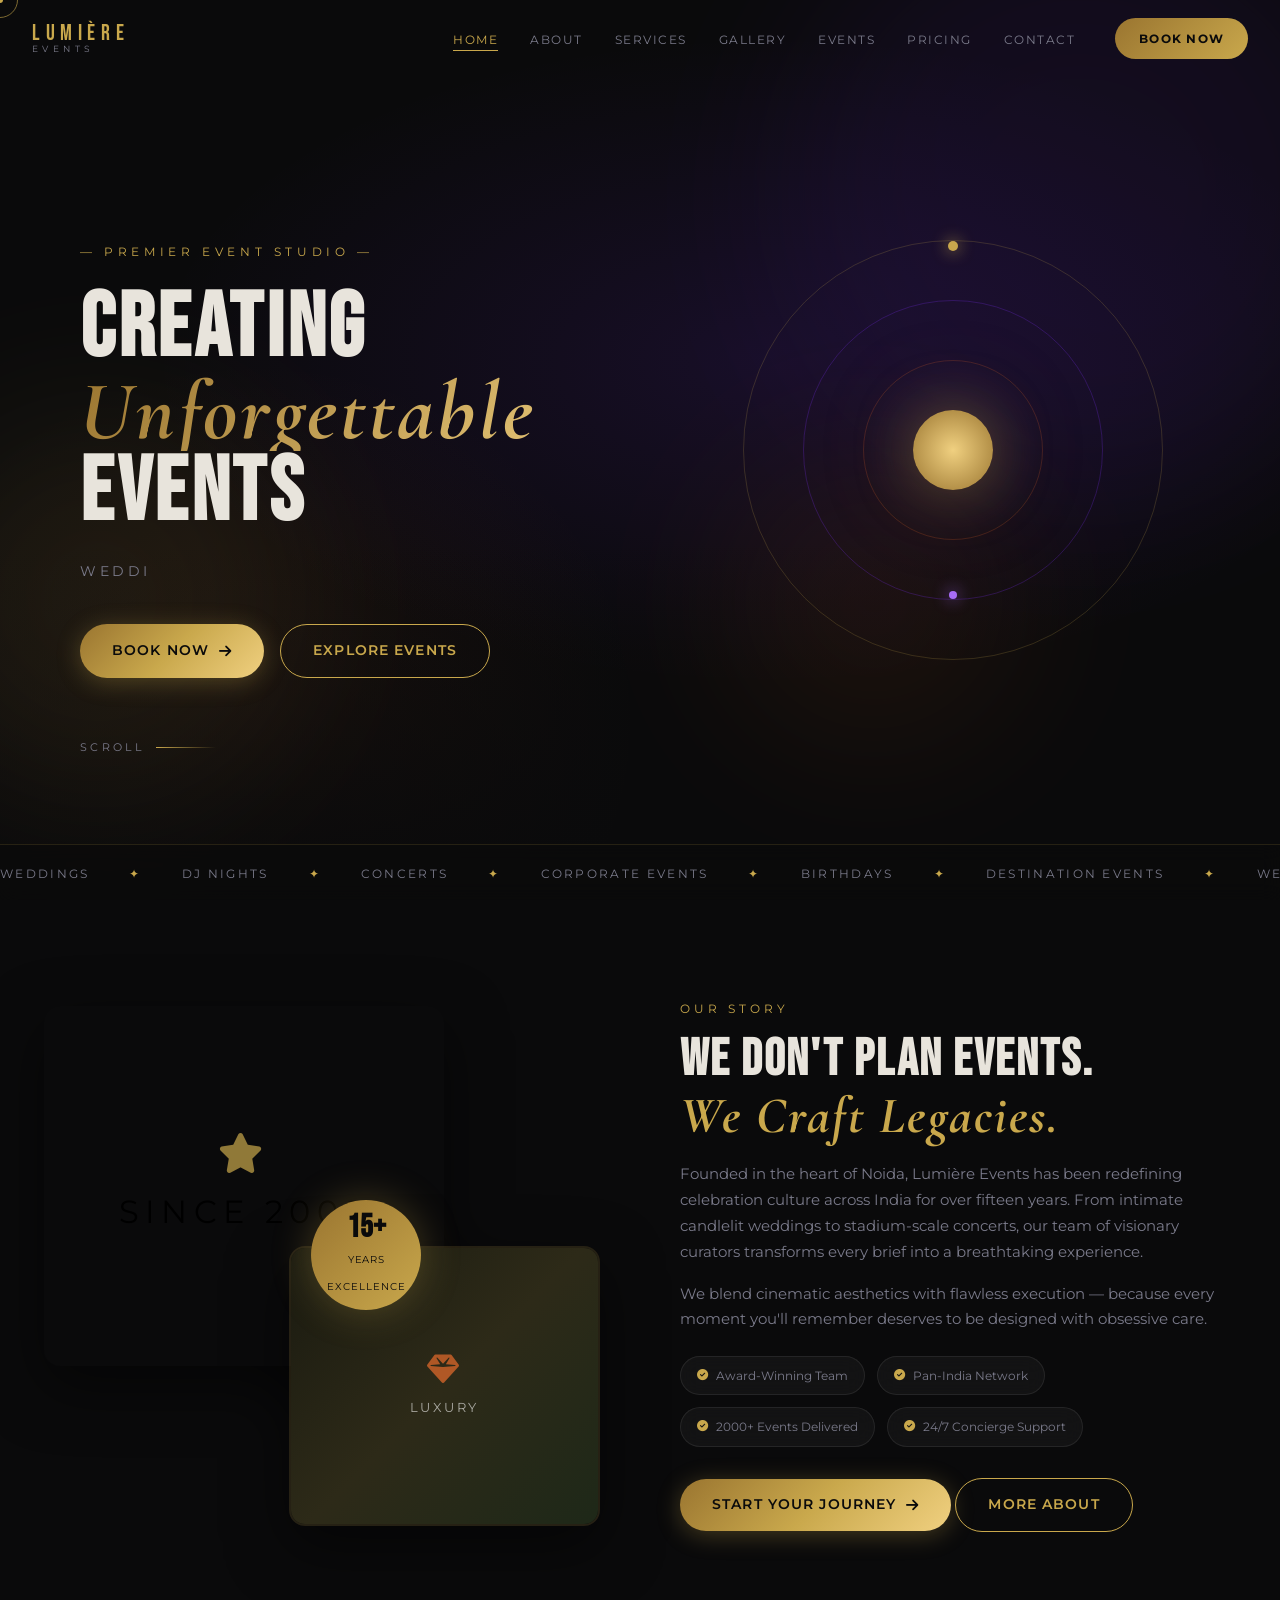
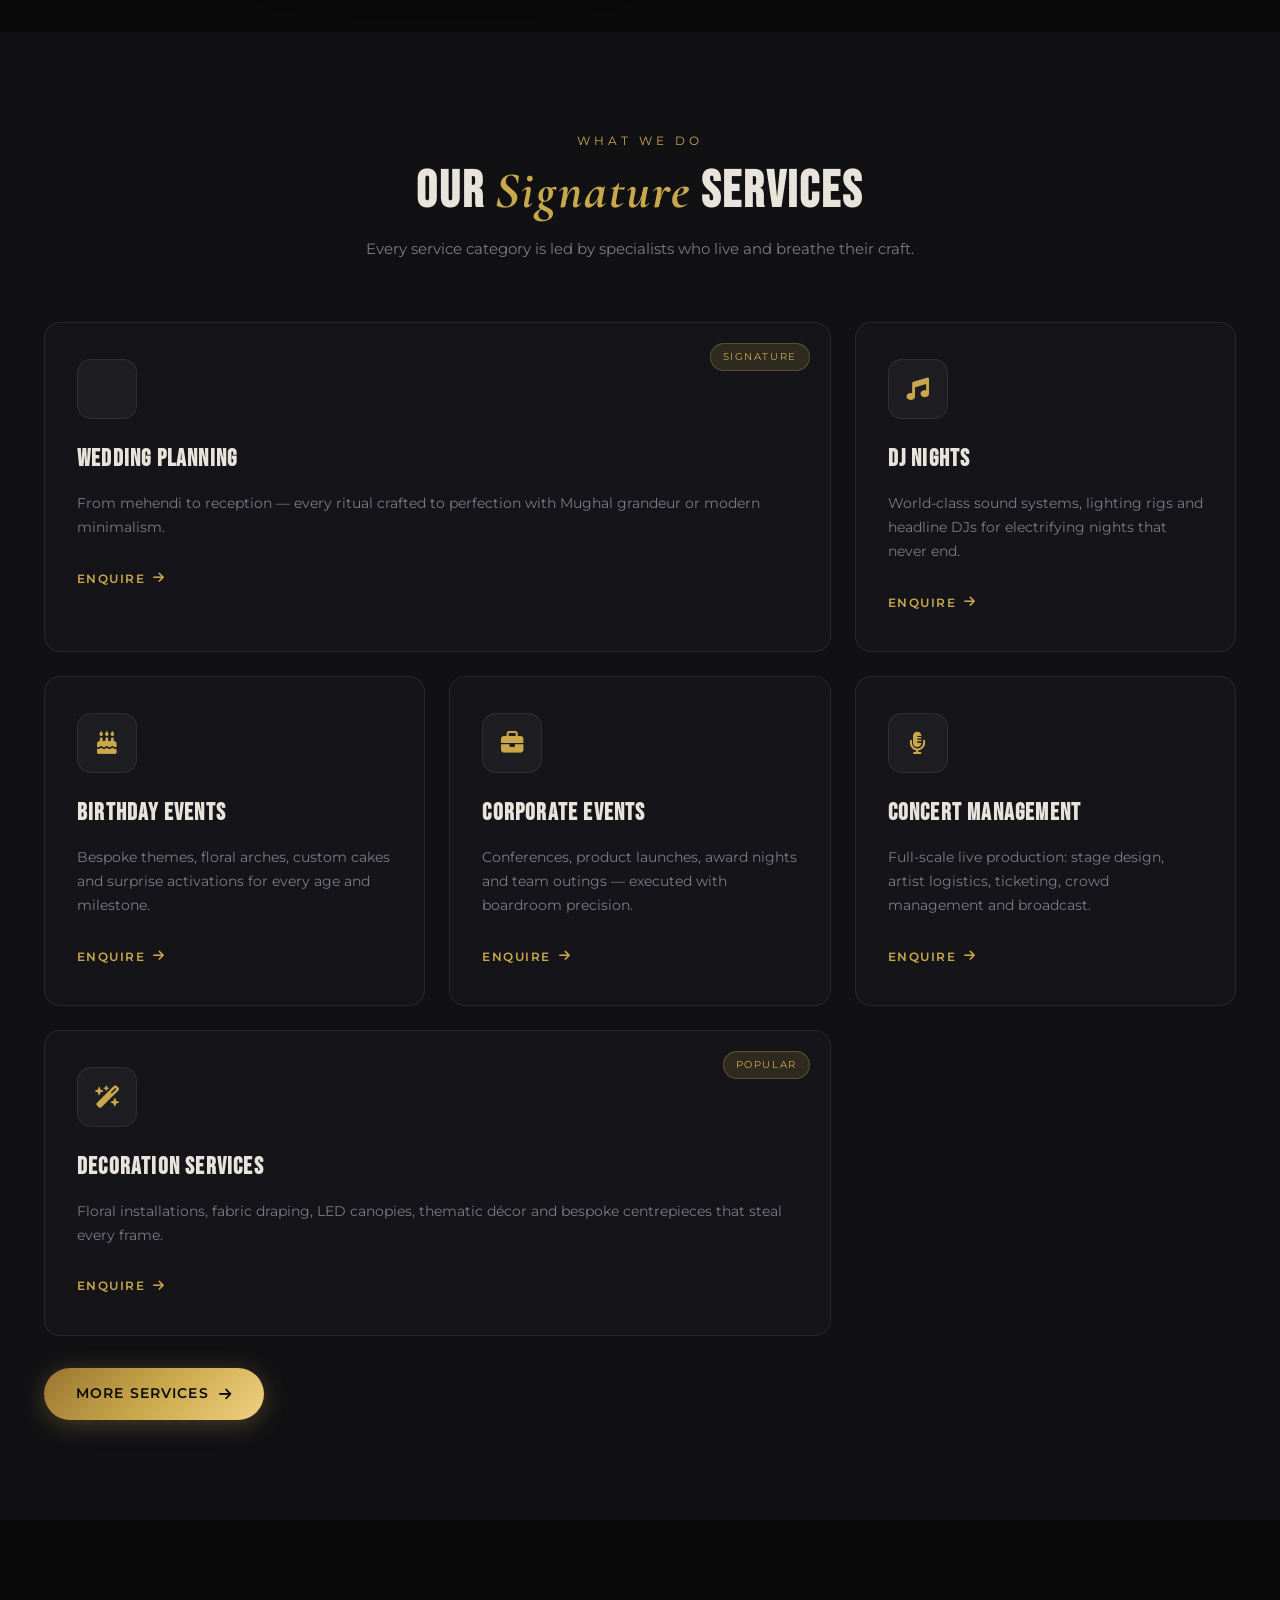
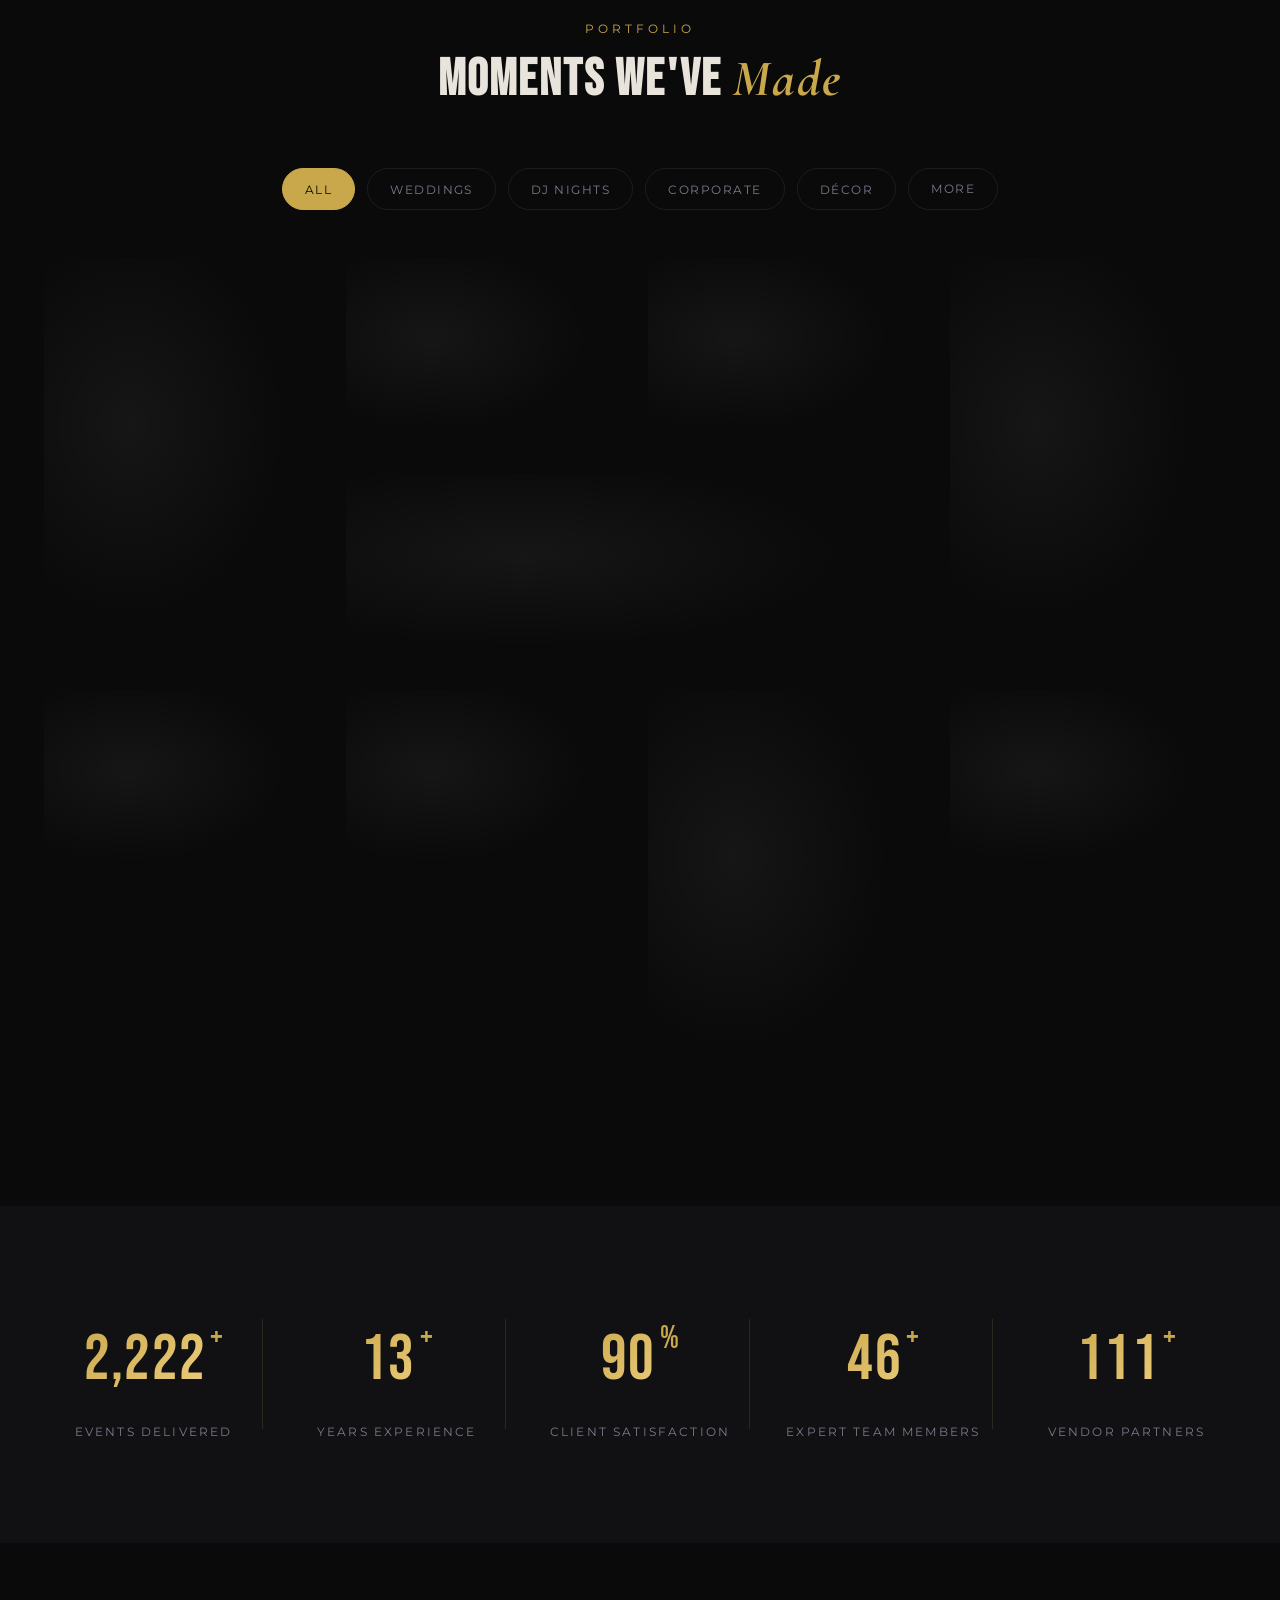
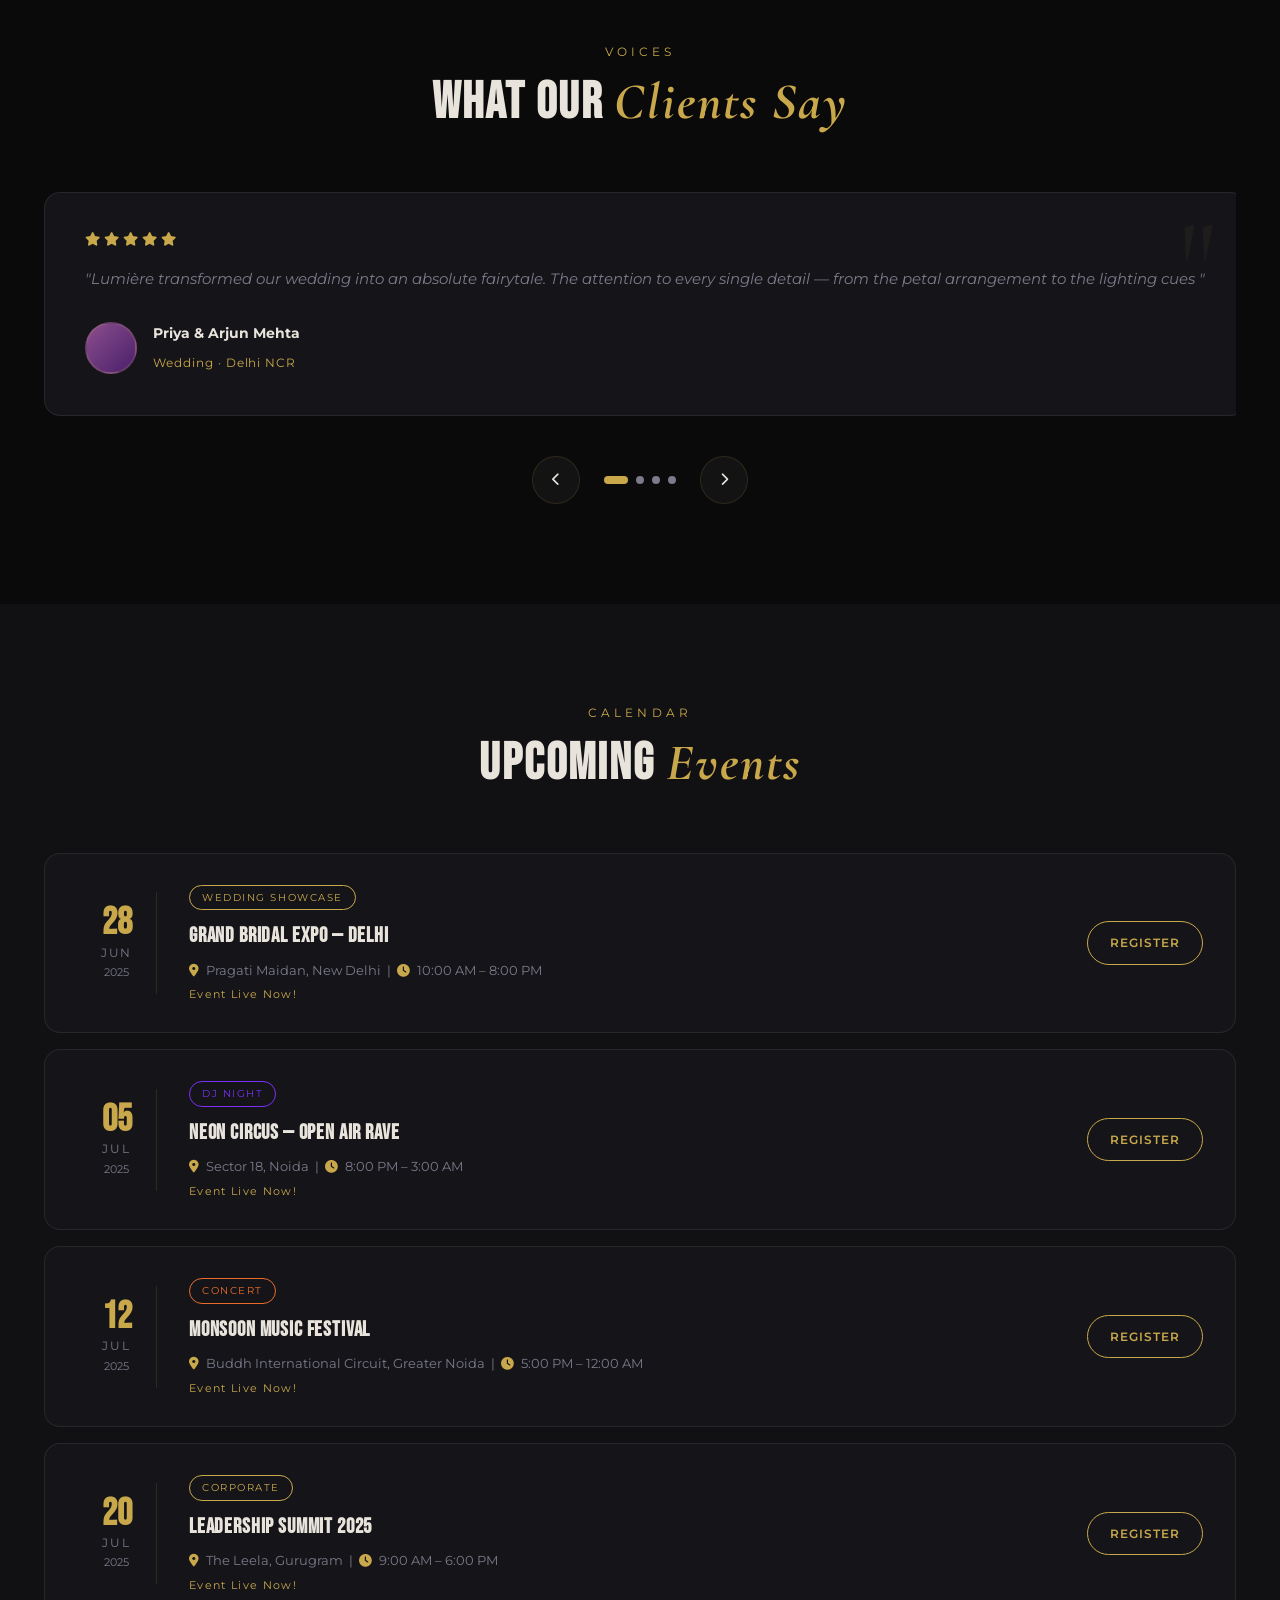
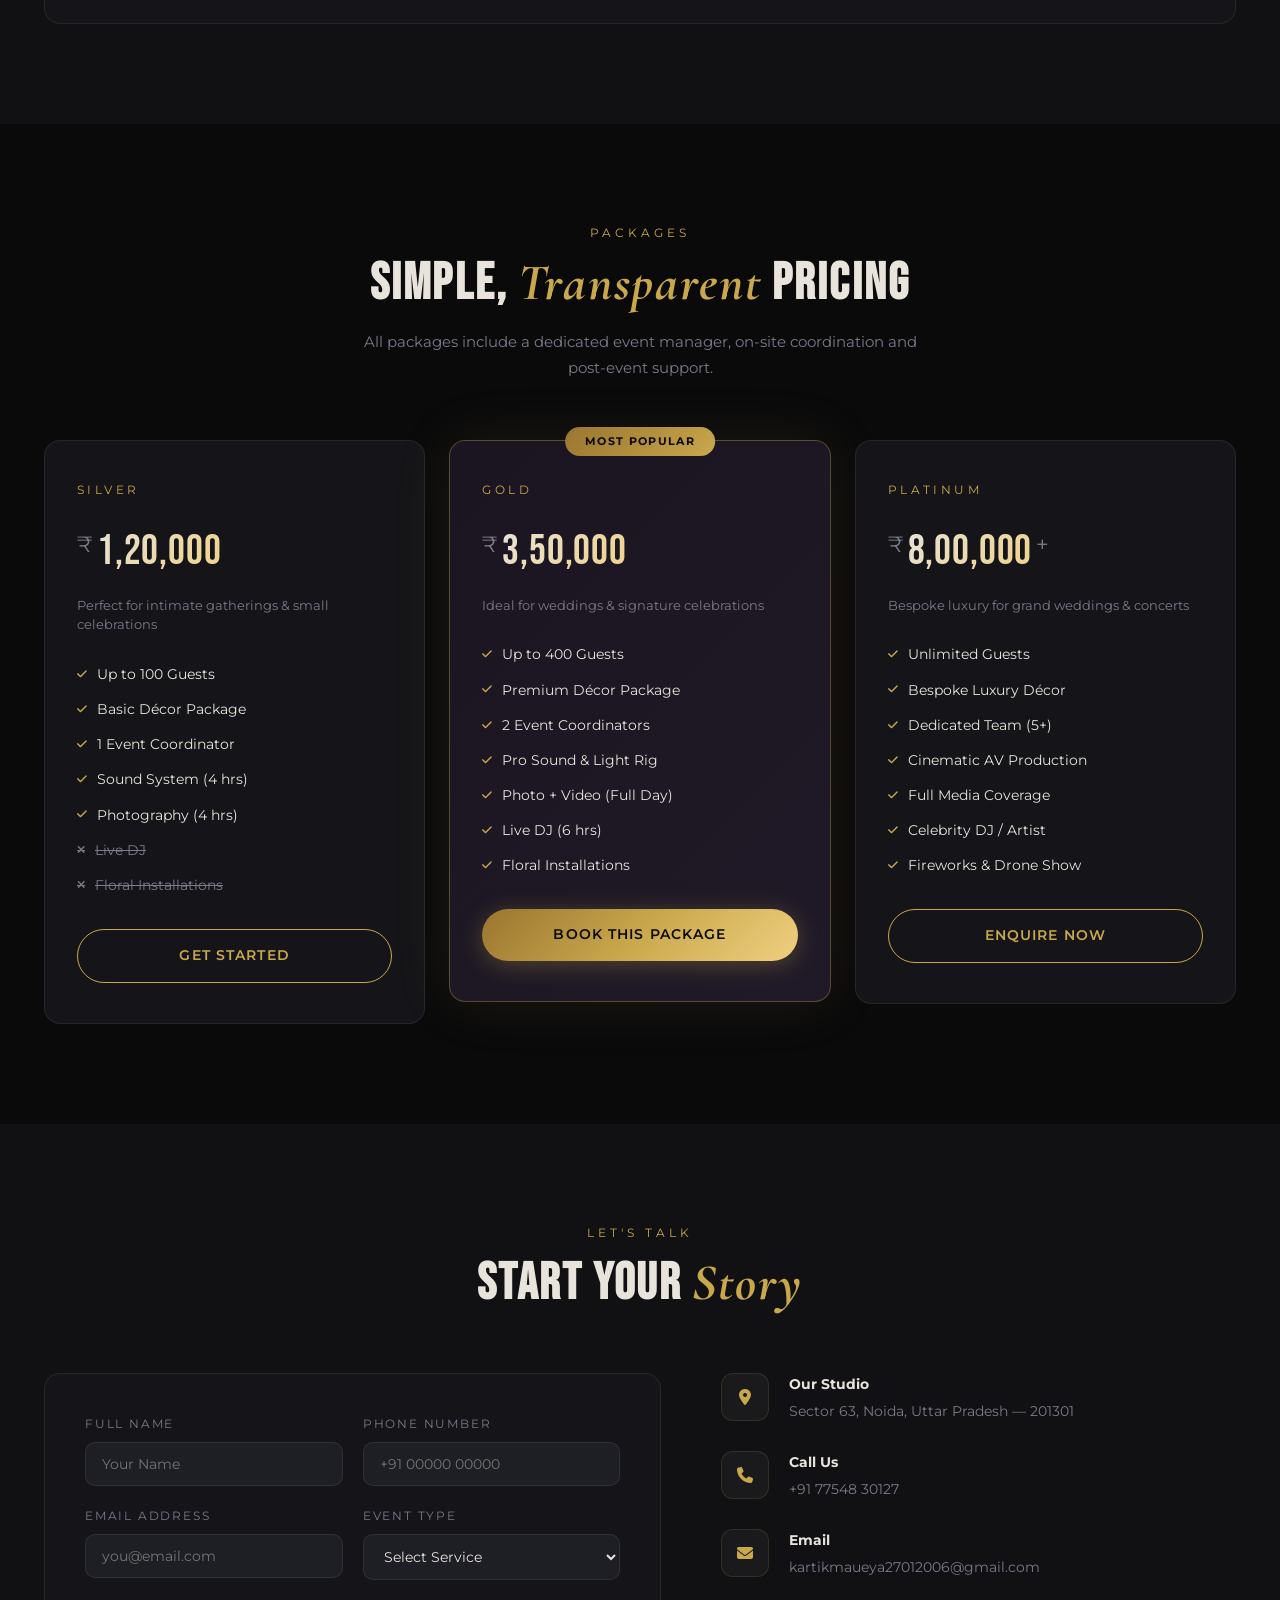
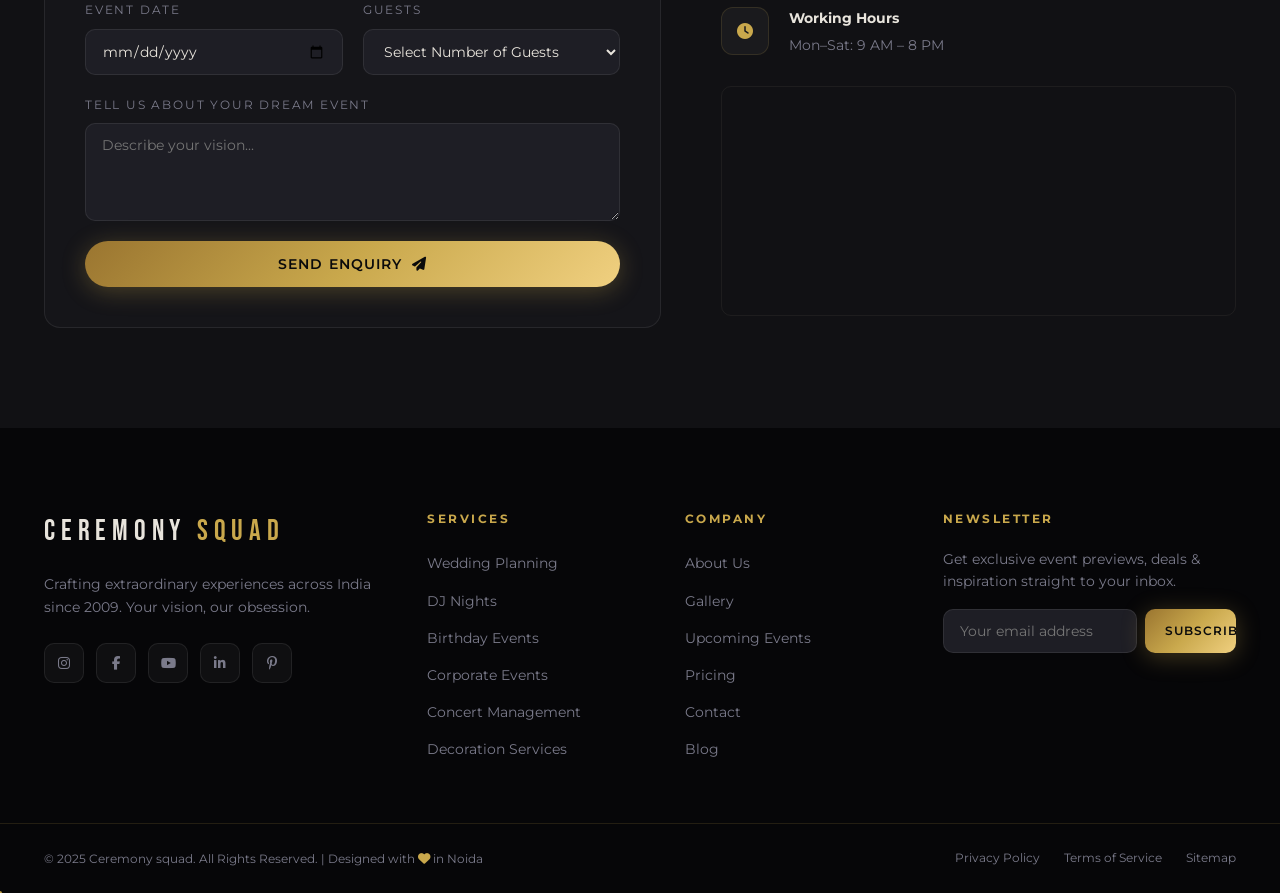
==== commit f2946bbb: "Update navbar and testimonials content" ====
--- a/index.html
+++ b/index.html
@@ -366,7 +366,7 @@
 
           <div class="testi-card">
             <div class="tc-stars"><i class="fas fa-star"></i><i class="fas fa-star"></i><i class="fas fa-star"></i><i class="fas fa-star"></i><i class="fas fa-star"></i></div>
-            <p class="tc-text">"Lumière transformed our wedding into an absolute fairytale. The attention to every single detail — from the petal arrangement to the lighting cues — was extraordinary. Our guests still talk about it."</p>
+            <p class="tc-text">"Lumière transformed our wedding into an absolute fairytale. The attention to every single detail — from the petal arrangement to the lighting cues "</p>
             <div class="tc-author">
               <div class="tc-avatar ta1"></div>
               <div>
@@ -378,7 +378,7 @@
 
           <div class="testi-card">
             <div class="tc-stars"><i class="fas fa-star"></i><i class="fas fa-star"></i><i class="fas fa-star"></i><i class="fas fa-star"></i><i class="fas fa-star"></i></div>
-            <p class="tc-text">"Our annual corporate gala was the best we've ever hosted. The team's professionalism, creativity and seamless execution made us look like the most prestigious company in the room."</p>
+            <p class="tc-text">"Our annual corporate gala was the best we've ever hosted. The team's professionalism, "</p>
             <div class="tc-author">
               <div class="tc-avatar ta2"></div>
               <div>
@@ -388,7 +388,7 @@
             </div>
           </div>
 
-          <div class="testi-card" width="100%">
+          <div class="testi-card">
             <div class="tc-stars"><i class="fas fa-star"></i><i class="fas fa-star"></i><i class="fas fa-star"></i><i class="fas fa-star"></i><i class="fas fa-star"></i></div>
             <p class="tc-text">"The DJ Night they organised for our college fest was legendary. The production quality, the artist lineup, the crowd energy — everything was beyond expectations. Absolutely 10 out of 10!"</p>
             <div class="tc-author">
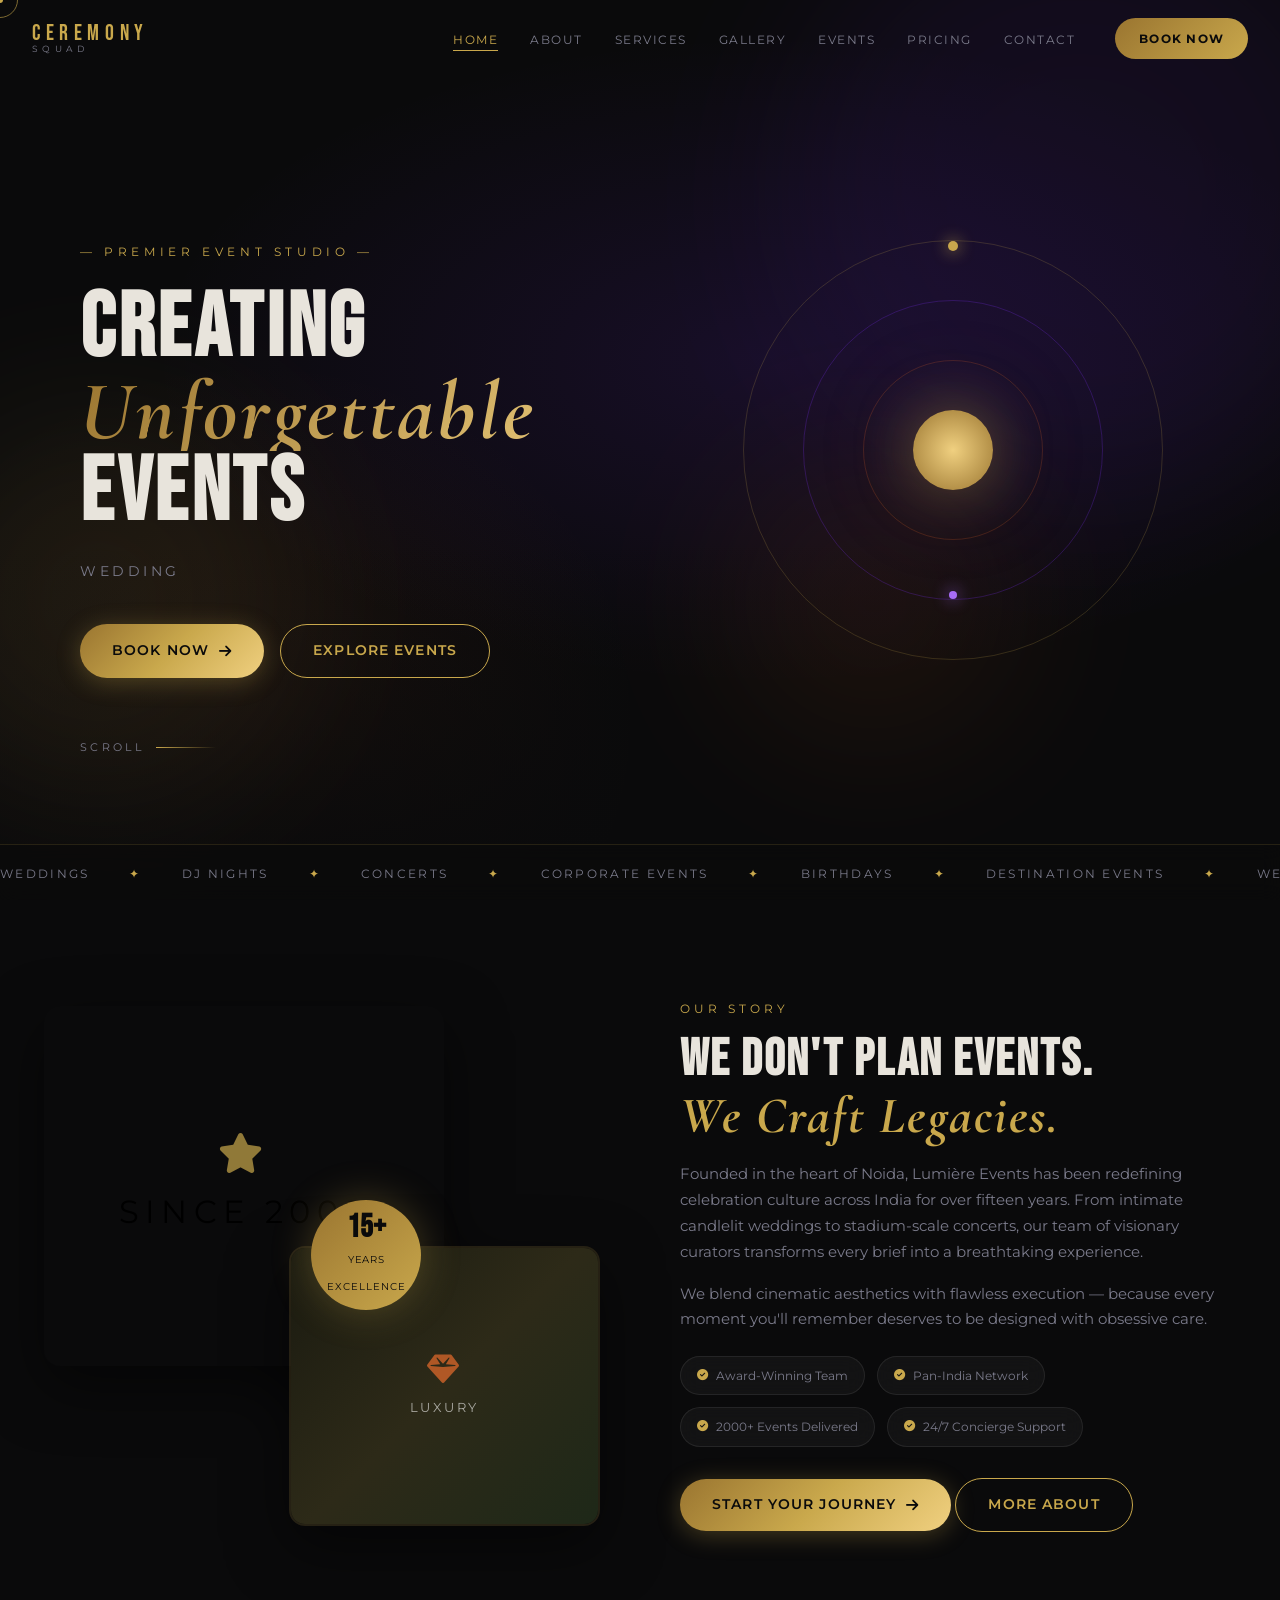
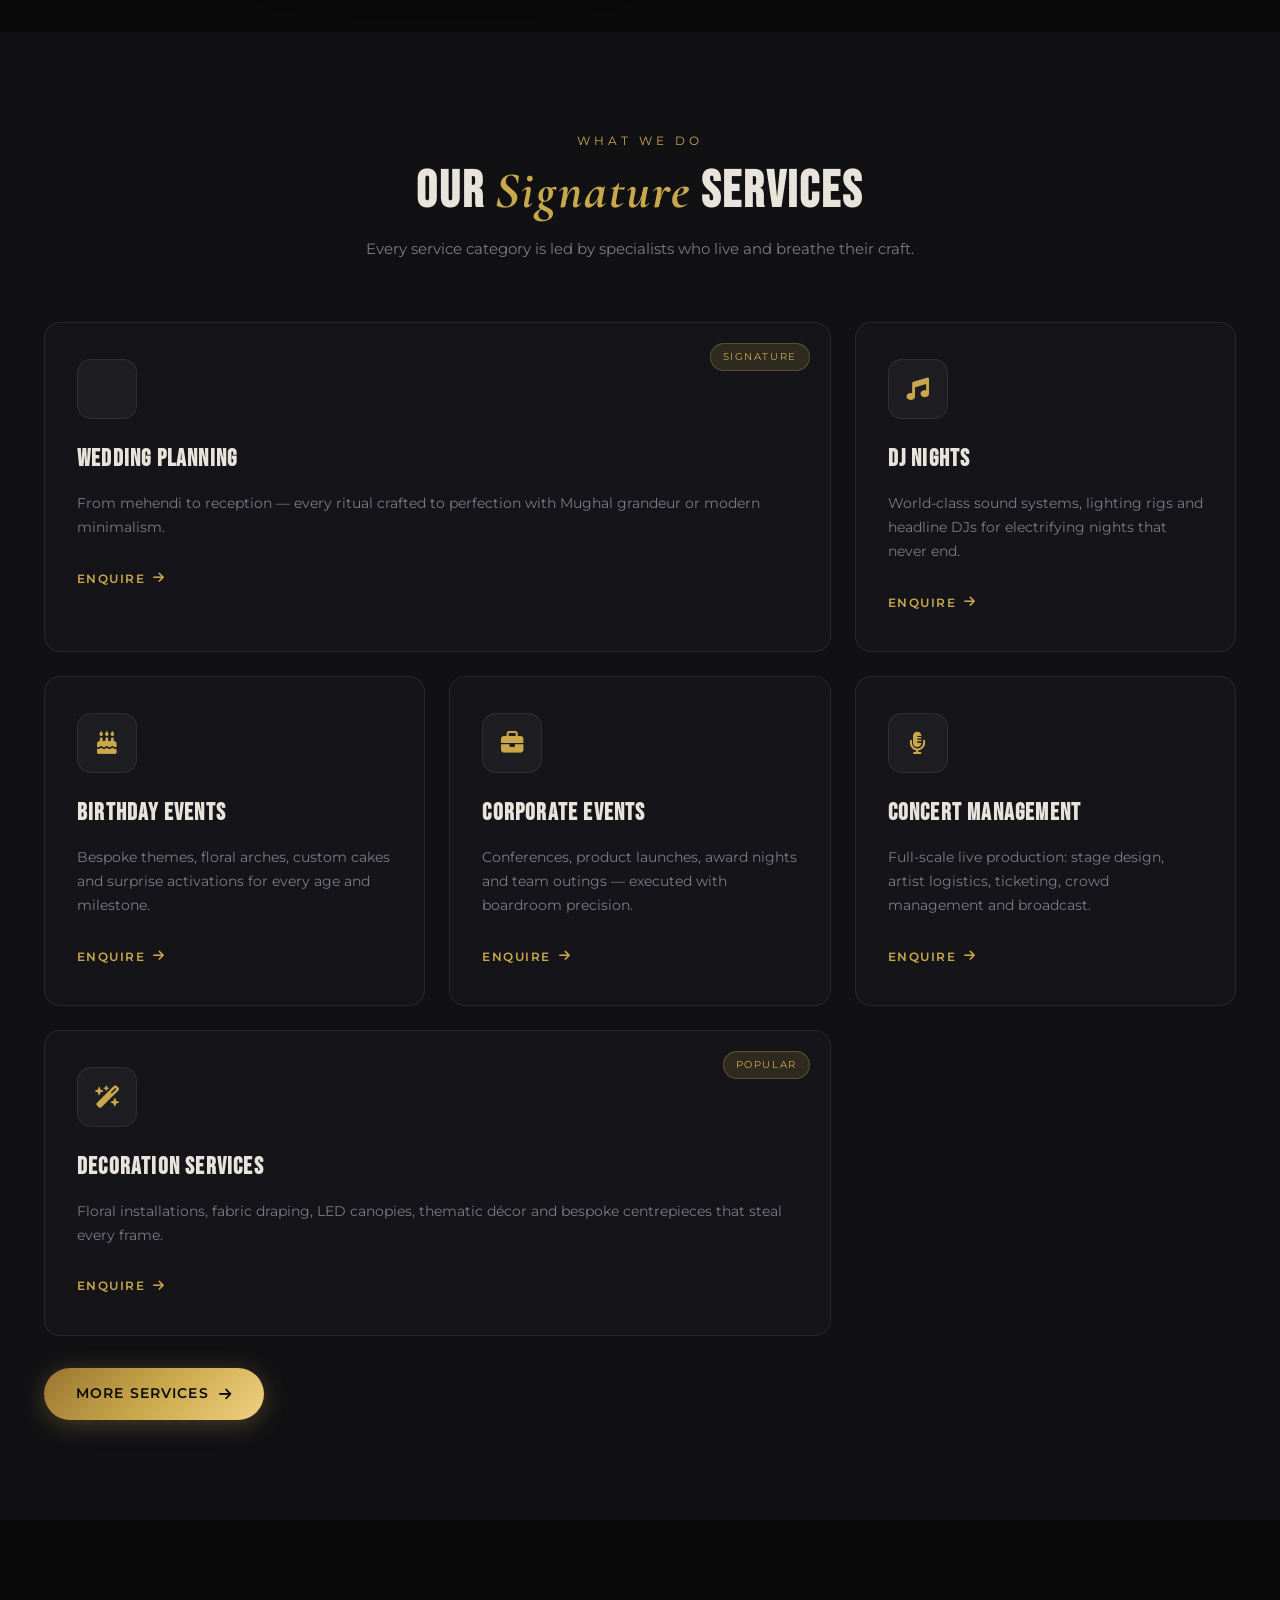
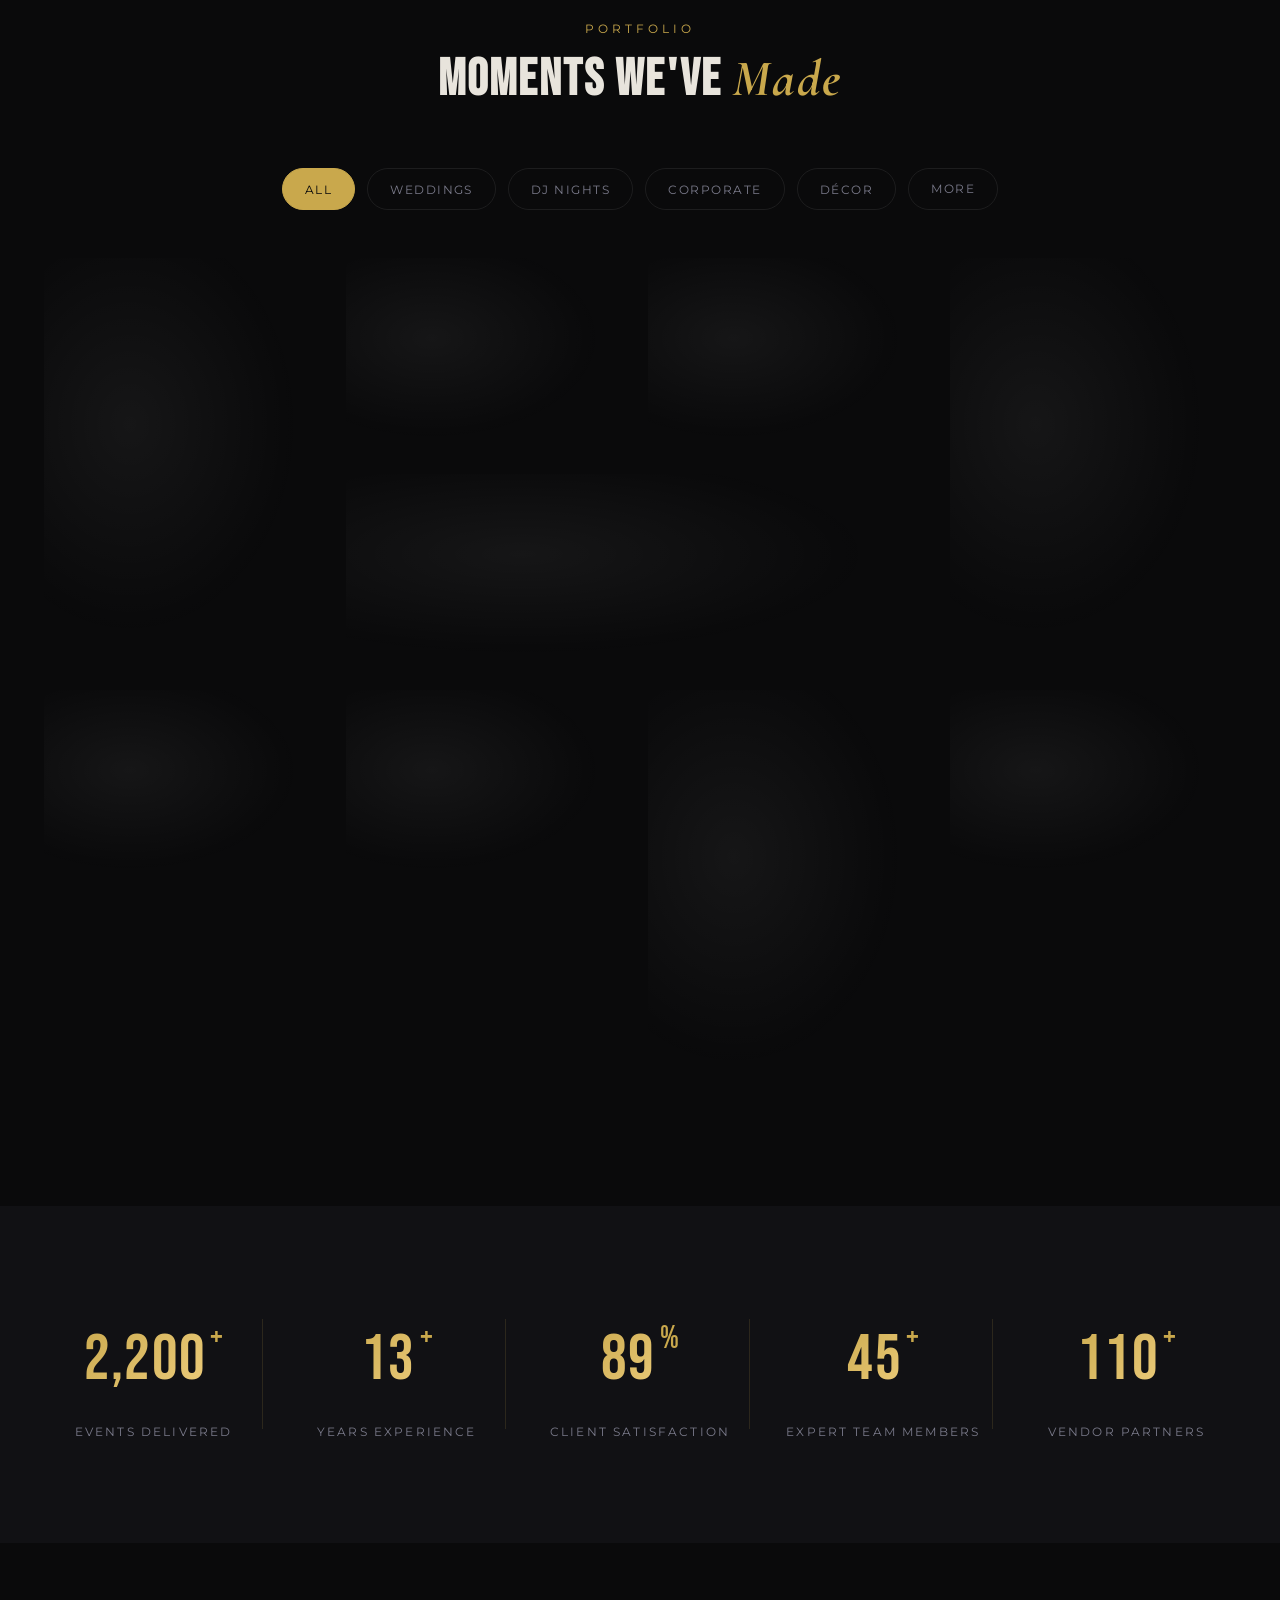
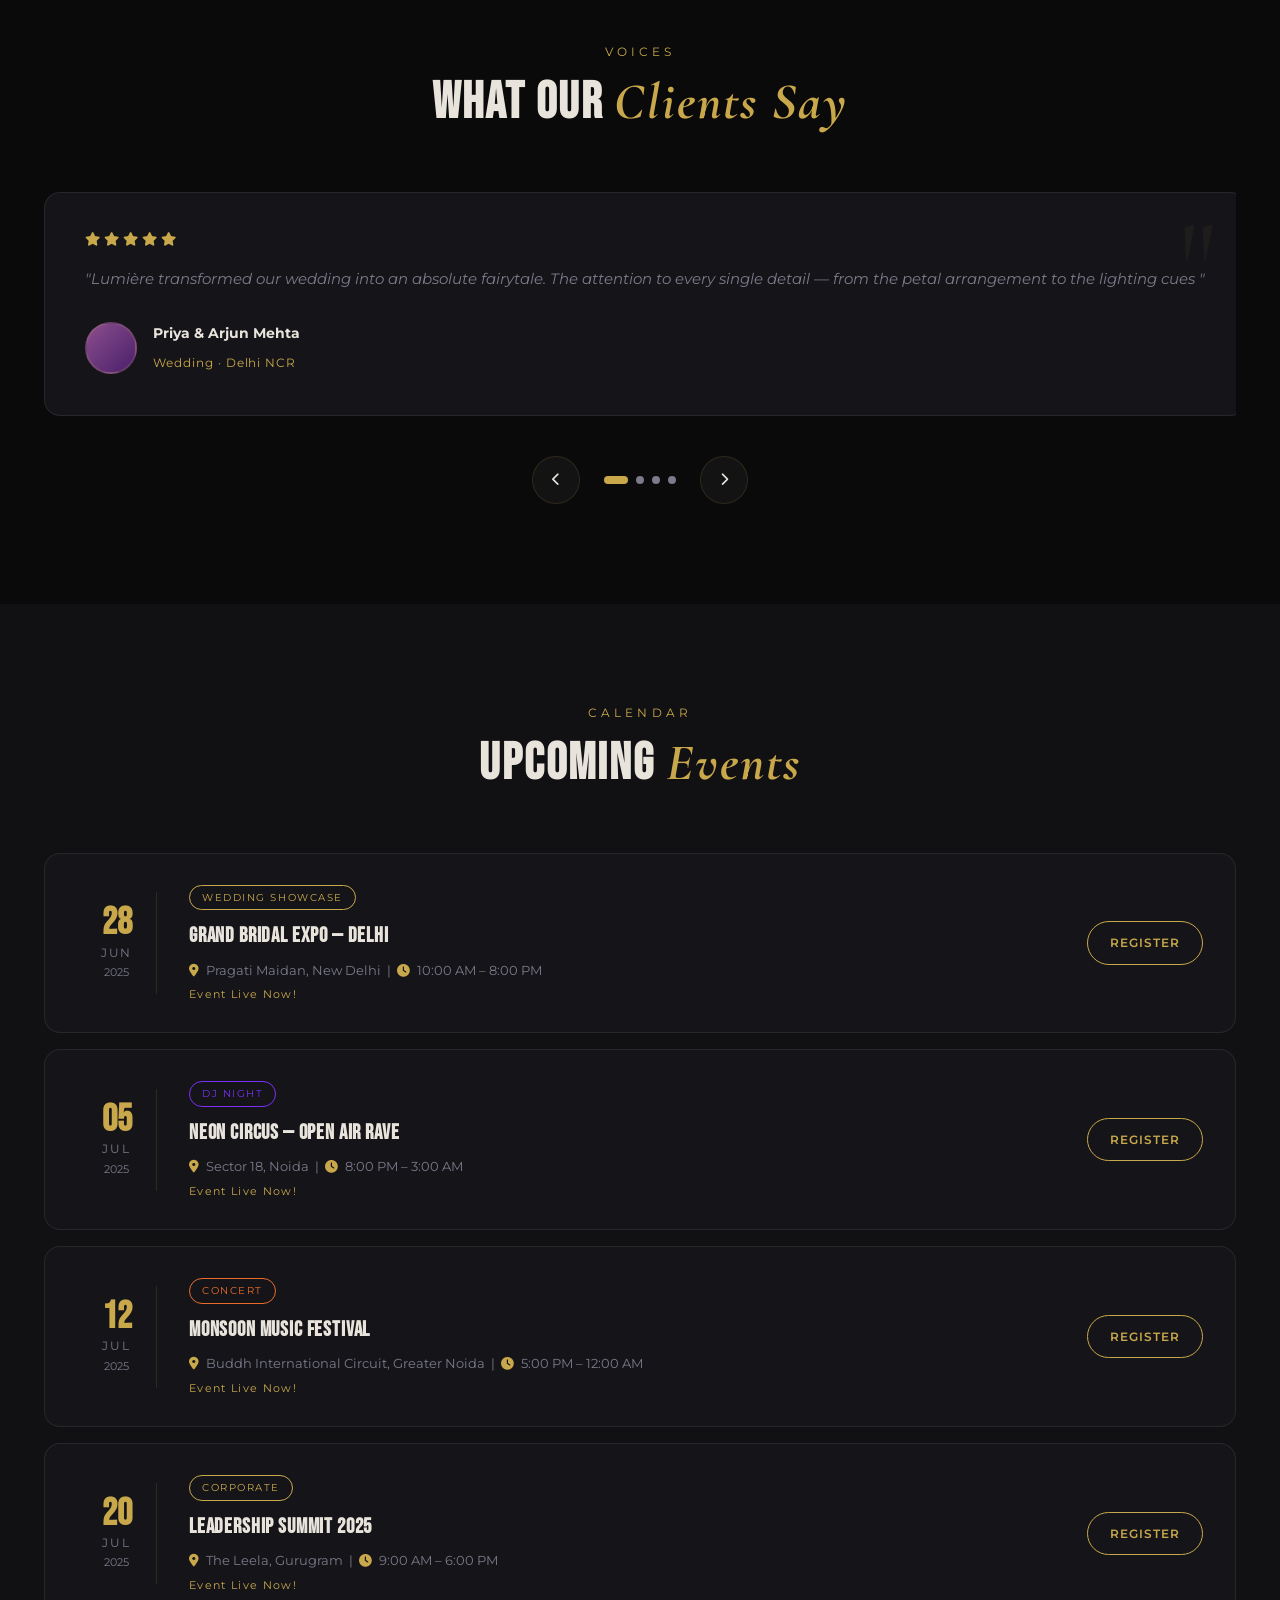
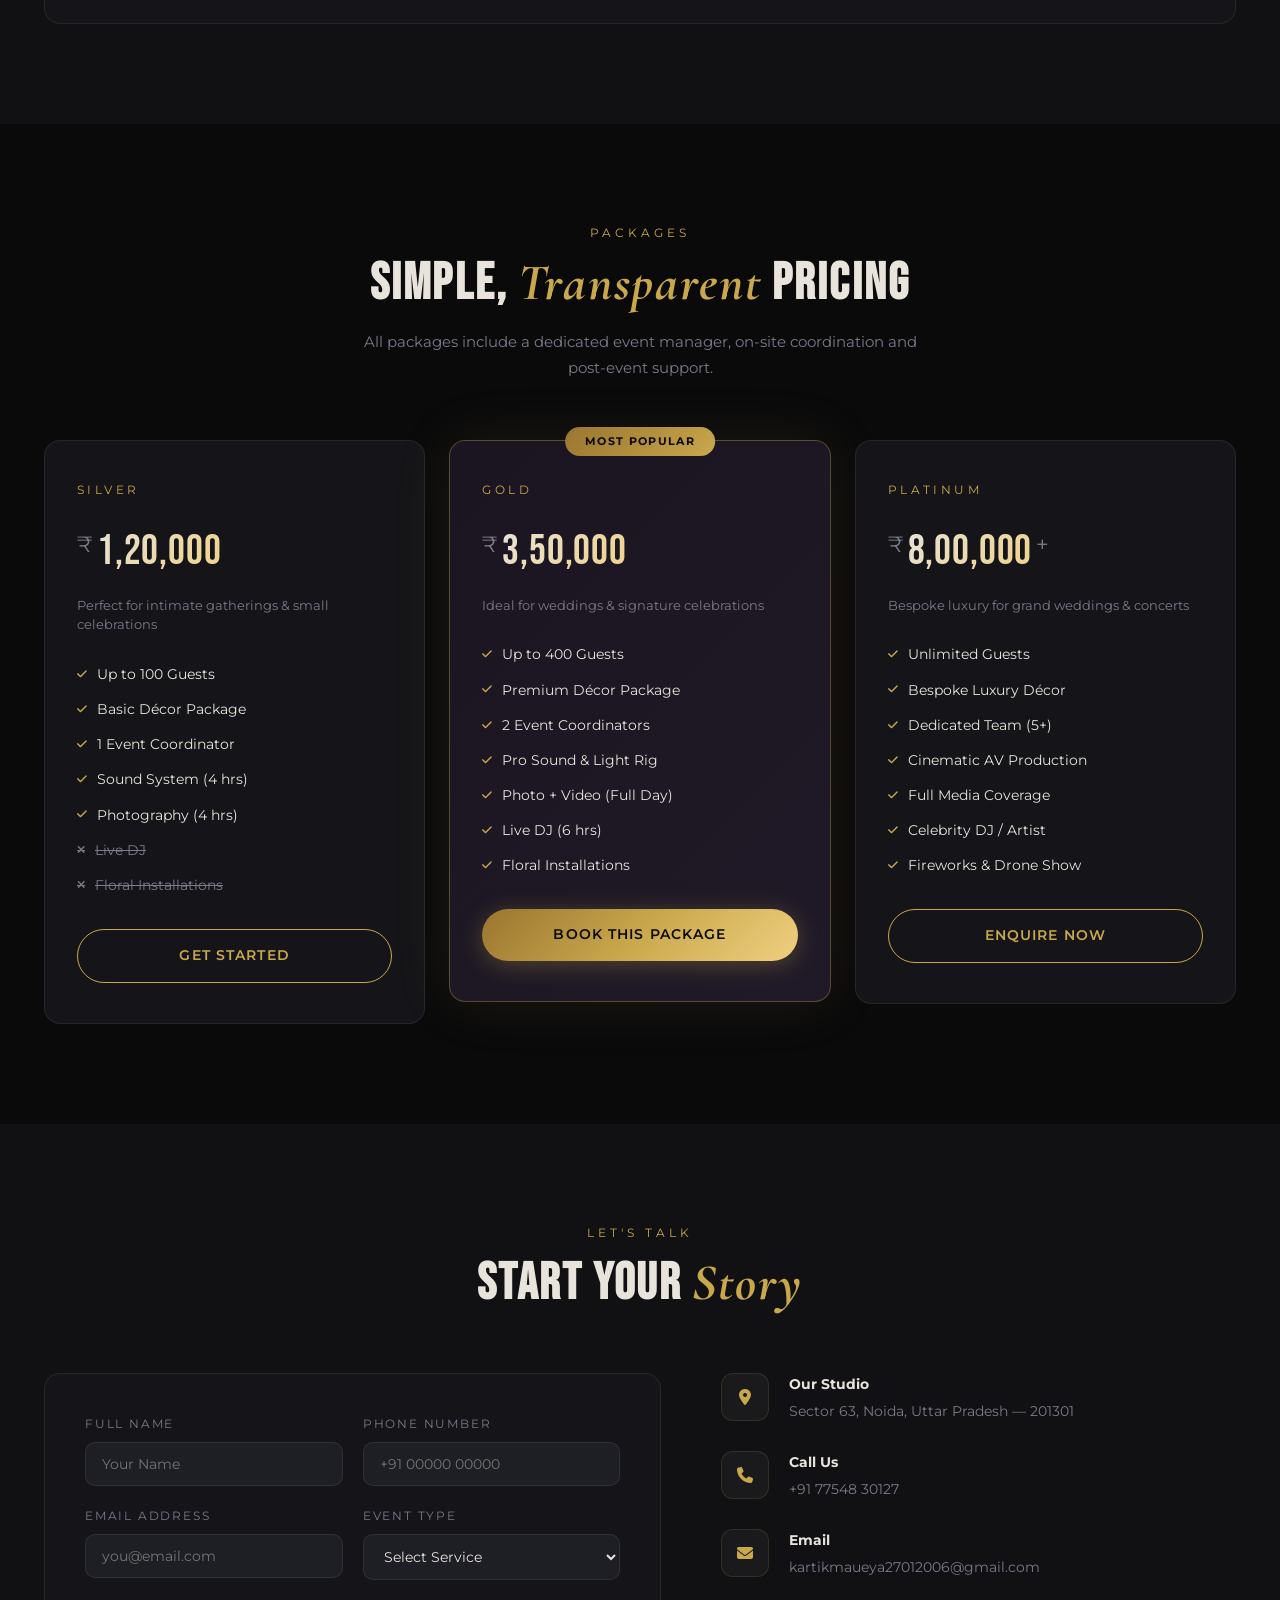
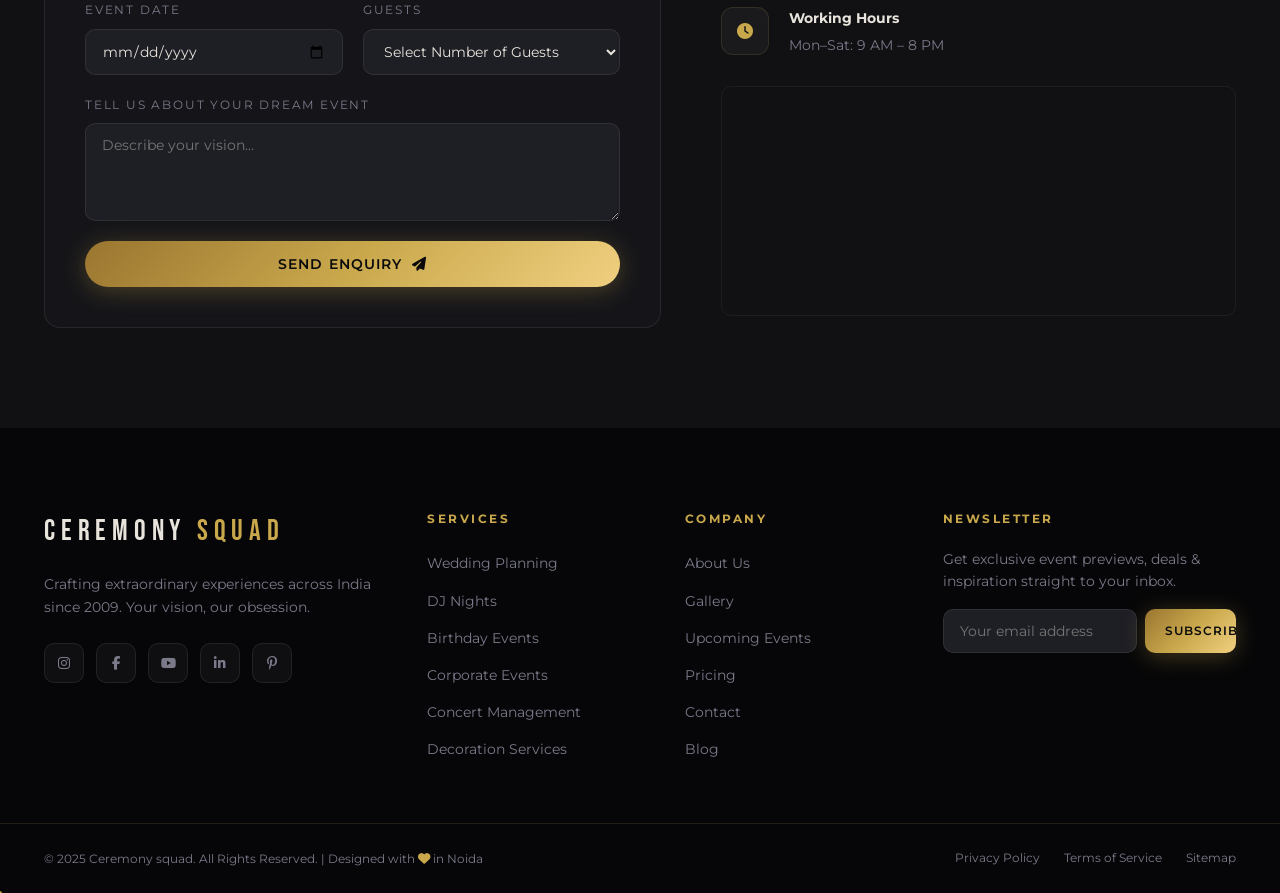
==== commit fe972abe: "Update image paths in index.html" ====
--- a/index.html
+++ b/index.html
@@ -34,8 +34,8 @@
   <nav id="navbar">
     <div class="nav-container">
       <a href="#home" class="nav-logo">
-        <span class="logo-main">LUMIÈRE</span>
-        <span class="logo-sub">EVENTS</span>
+        <span class="logo-main">Ceremony</span>
+        <span class="logo-sub">squad</span>
       </a>
       <ul class="nav-links" id="nav-links">
         <li><a href="#home" class="nav-link active">Home</a></li>
@@ -44,9 +44,9 @@
         <li><a href="#gallery" class="nav-link">Gallery</a></li>
         <li><a href="#upcoming" class="nav-link">Events</a></li>
         <li><a href="#pricing" class="nav-link">Pricing</a></li>
-        <li><a href="#contact" class="nav-link">Contact</a></li>
+        <li><a href="contact.html" class="nav-link">Contact</a></li>
       </ul>
-      <a href="#contact" class="nav-cta">Book Now</a>
+      <a href="contact.html" class="nav-cta">Book Now</a>
       <button class="hamburger" id="hamburger" aria-label="Menu">
         <span></span><span></span><span></span>
       </button>
@@ -81,7 +81,7 @@
         Weddings · DJ Nights · Birthdays · Concerts · Corporate Galas
       </p>
       <div class="hero-actions reveal-up delay-5">
-        <a href="#contact" class="btn btn-gold">Book Now <i class="fas fa-arrow-right"></i></a>
+        <a href="contact.html" class="btn btn-gold">Book Now <i class="fas fa-arrow-right"></i></a>
         <a href="#services" class="btn btn-outline">Explore Events</a>
       </div>
       <div class="hero-scroll-cue">
@@ -148,7 +148,7 @@
             <div class="pill"><i class="fas fa-check-circle"></i> 2000+ Events Delivered</div>
             <div class="pill"><i class="fas fa-check-circle"></i> 24/7 Concierge Support</div>
           </div>
-          <a href="#contact" class="btn btn-gold mt-2">Start Your Journey <i class="fas fa-arrow-right"></i></a>
+          <a href="contact.html" class="btn btn-gold mt-2">Start Your Journey <i class="fas fa-arrow-right"></i></a>
           <a href="about.html" class="btn btn-outline">More About</a>
         </div>
       </div>
@@ -237,7 +237,7 @@
       </div>
       <div class="gallery-masonry">
         <div class="gm-item tall" data-cat="wedding">
-          <div class="gmi-inner gmi-c1" style="background-image: url('img/mehndi.jpg'); background-size: cover; background-position: center;">
+          <div class="gmi-inner gmi-c1" style="background-image: url('img/mehndi2.jpg'); background-size: cover; background-position: center;">
             <div class="gmi-overlay">
               <p class="gmi-cat">Wedding</p>
               <h4>Royal Mehendi Night</h4>
@@ -273,7 +273,7 @@
           </div>
         </div>
         <div class="gm-item wide" data-cat="wedding">
-          <div class="gmi-inner gmi-c5" style="background-image: url('img/baraat.jpg'); background-size: cover; background-position: center;">
+          <div class="gmi-inner gmi-c5" style="background-image: url('img/barat2.webp'); background-size: cover; background-position: center;">
             <div class="gmi-overlay">
               <p class="gmi-cat">Wedding</p>
               <h4>Palace Baraat</h4>
@@ -300,7 +300,7 @@
           </div>
         </div>
         <div class="gm-item tall" data-cat="wedding">
-          <div class="gmi-inner gmi-c8" style="background-image: url('img/candil.jpg'); background-size: cover; background-position: center;">
+          <div class="gmi-inner gmi-c8" style="background-image: url('img/candle2.webp'); background-size: cover; background-position: center;">
             <div class="gmi-overlay">
               <p class="gmi-cat">Wedding</p>
               <h4>Candlelit Reception</h4>
@@ -309,7 +309,7 @@
           </div>
         </div>
         <div class="gm-item" data-cat="decor">
-          <div class="gmi-inner gmi-c9" style="background-image: url('img/canop.jpg'); background-size: cover; background-position: center;">
+          <div class="gmi-inner gmi-c9" style="background-image: url('img/canop2.jpg'); background-size: cover; background-position: center;">
             <div class="gmi-overlay">
               <p class="gmi-cat">Décor</p>
               <h4>LED Canopy Night</h4>
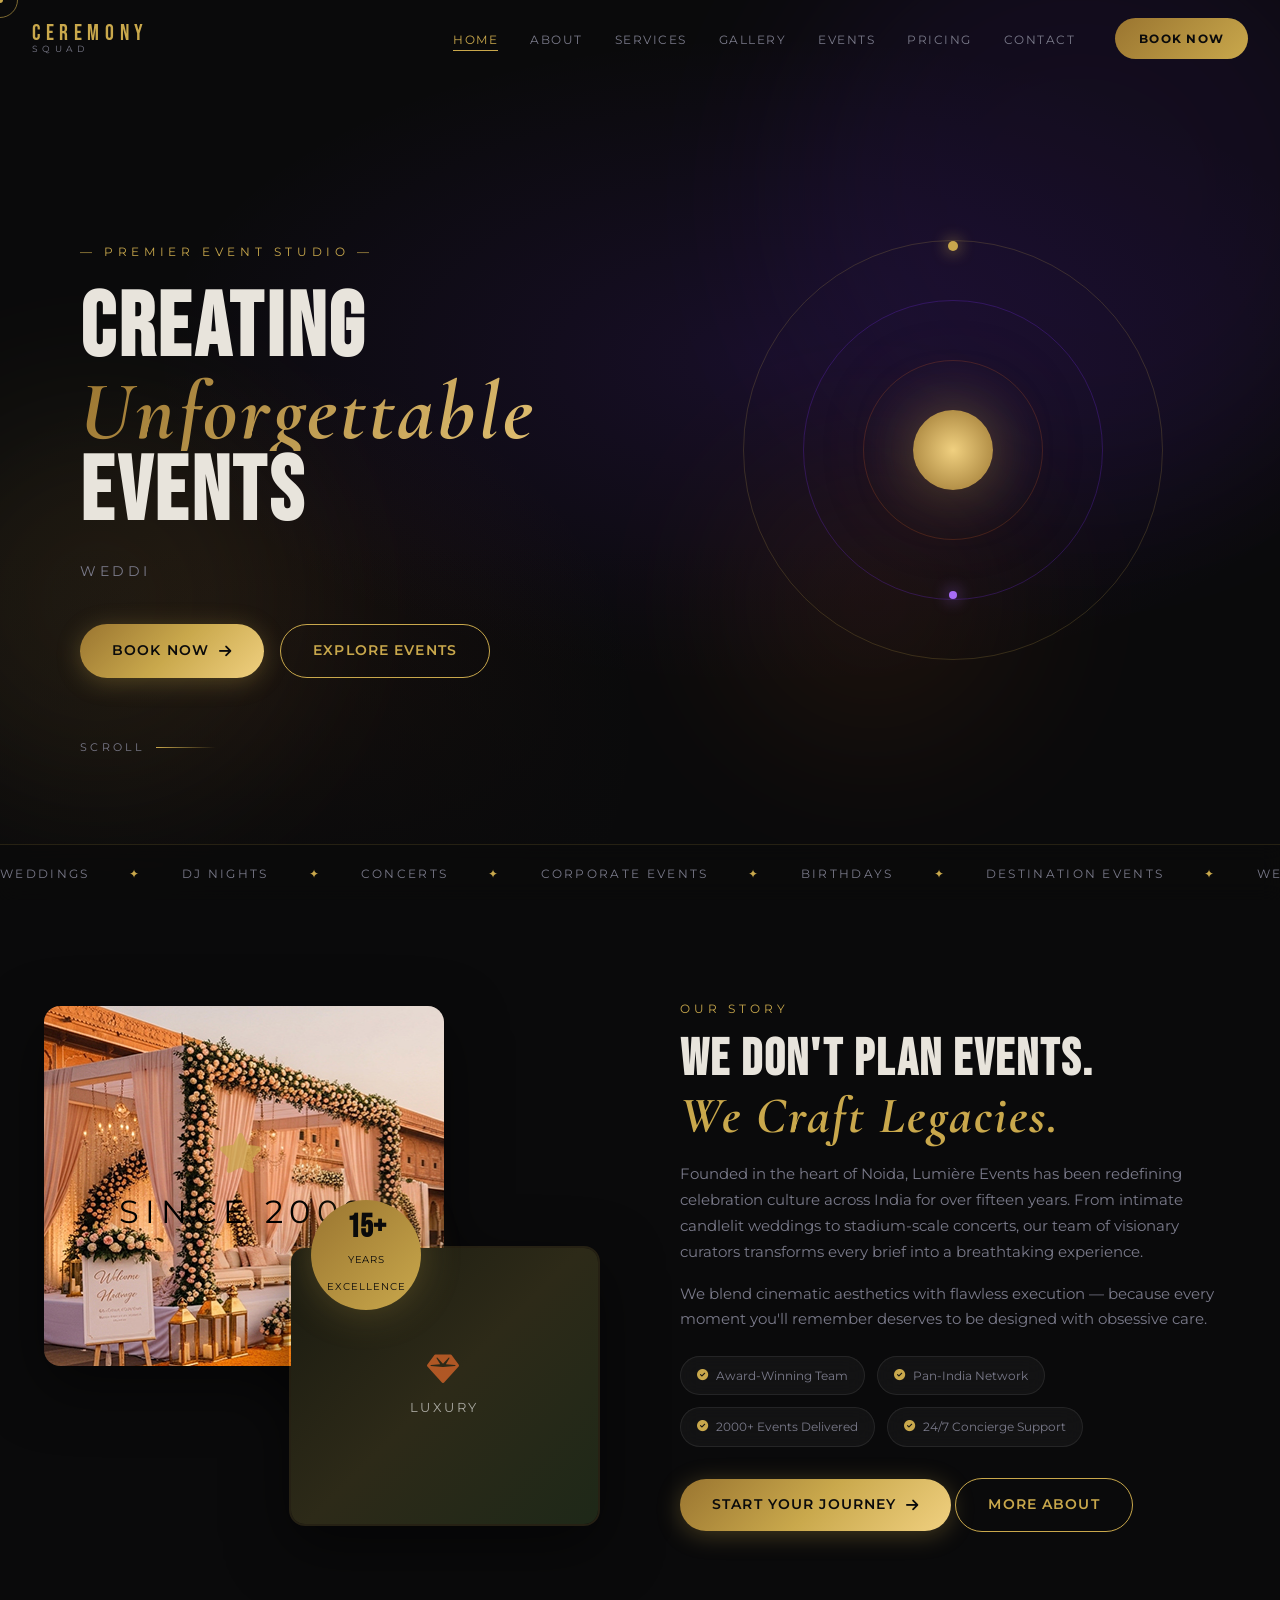
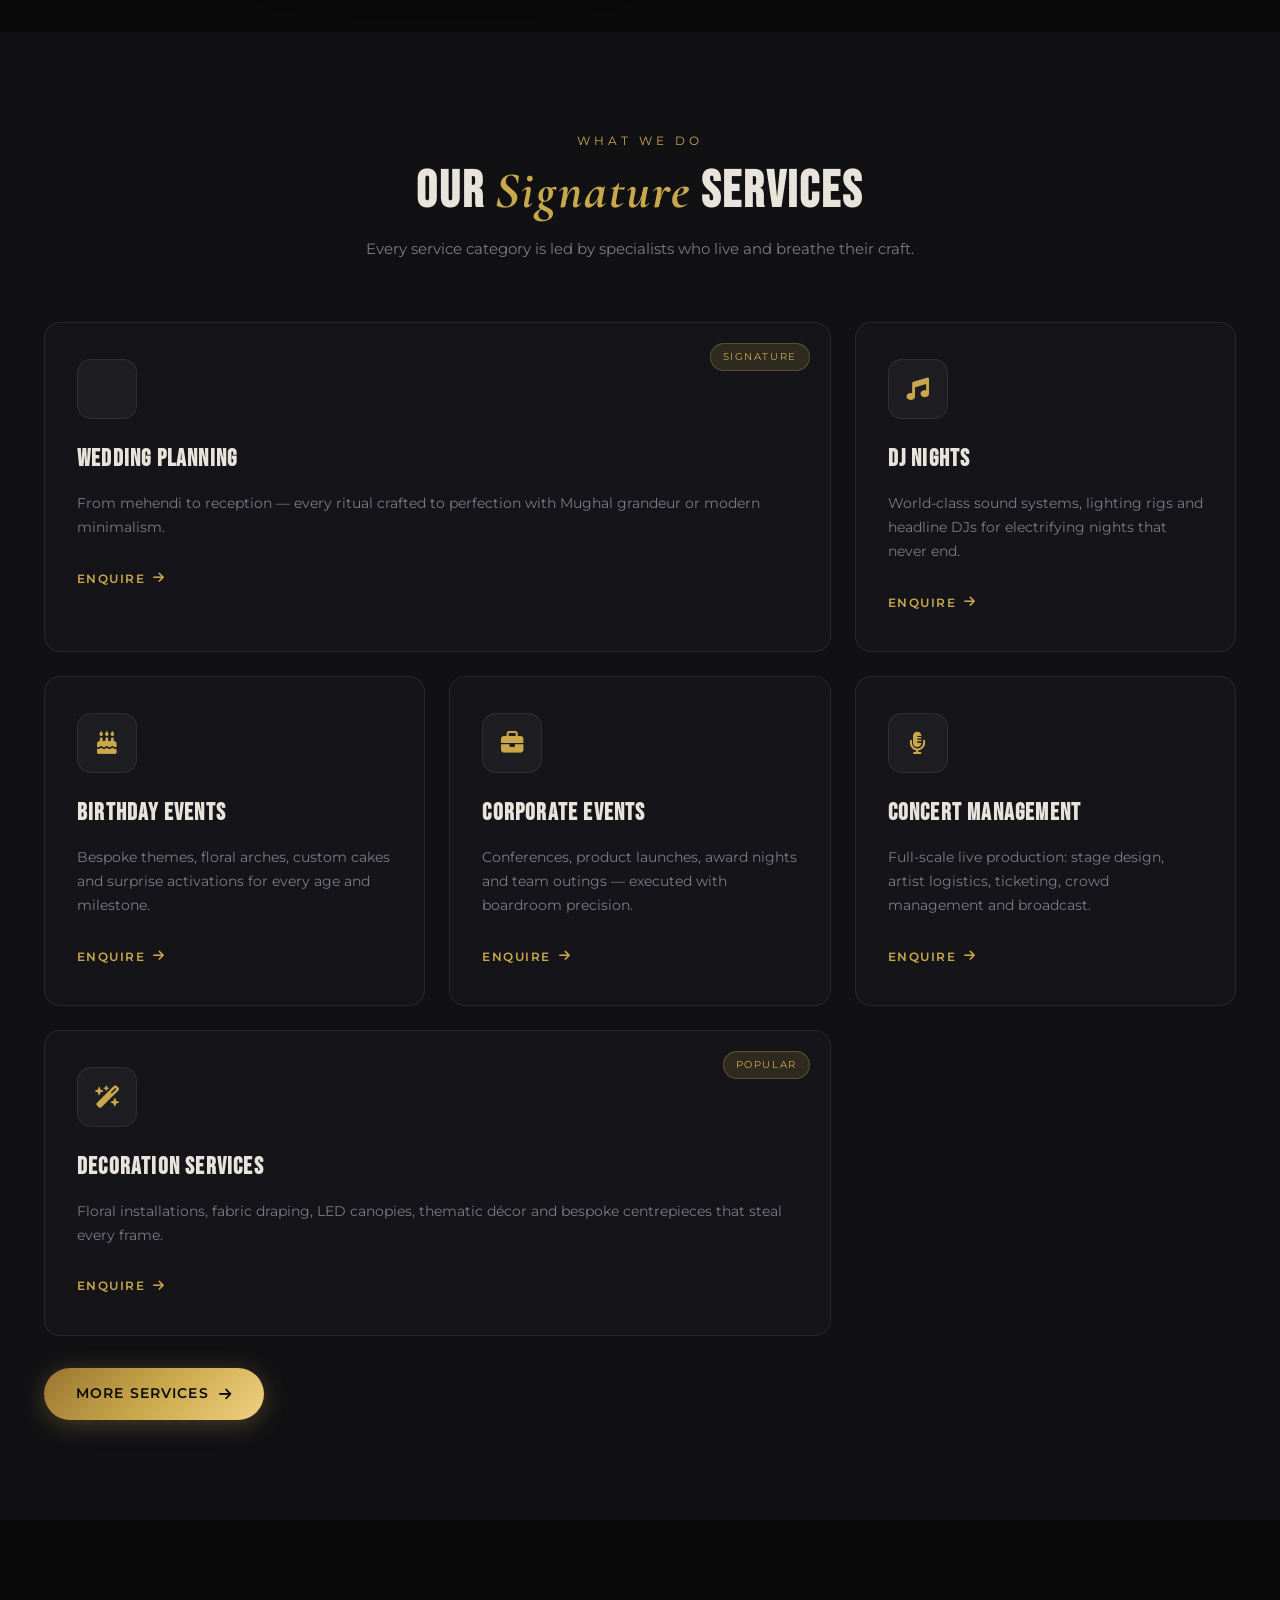
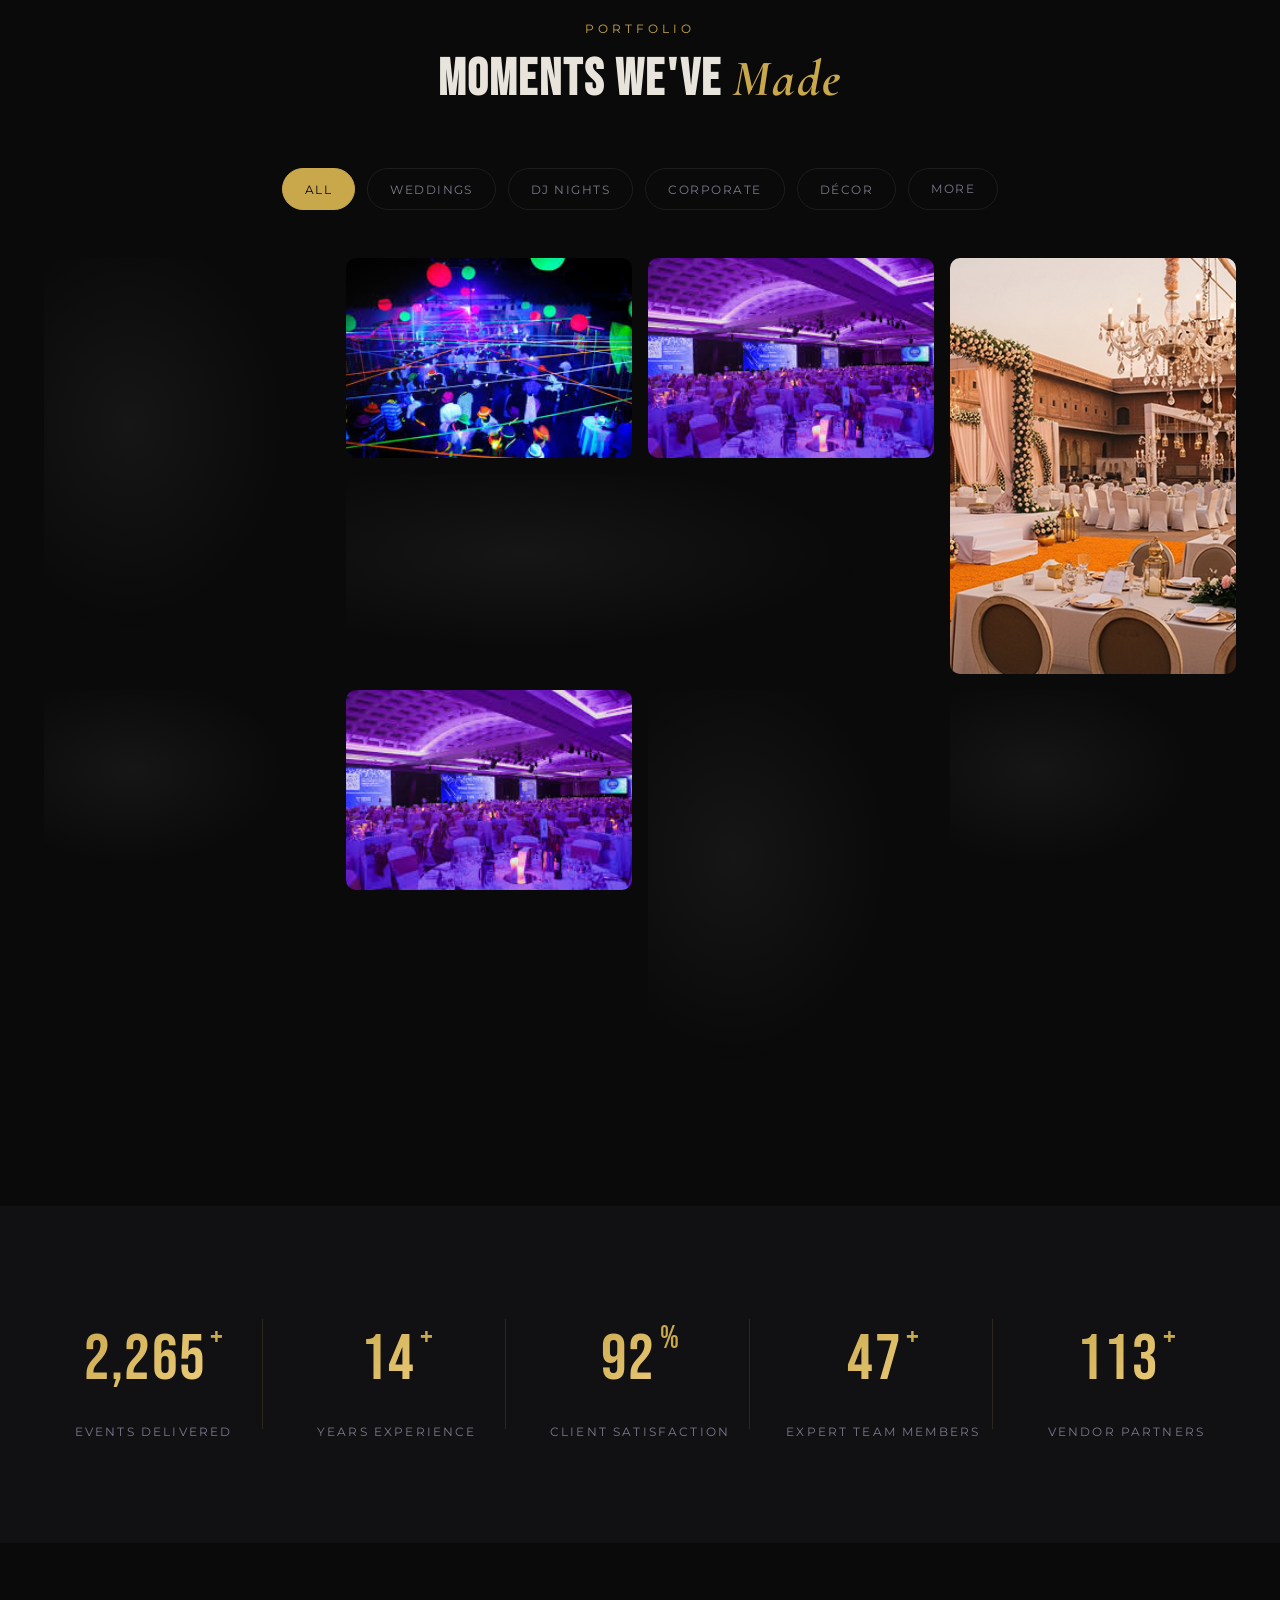
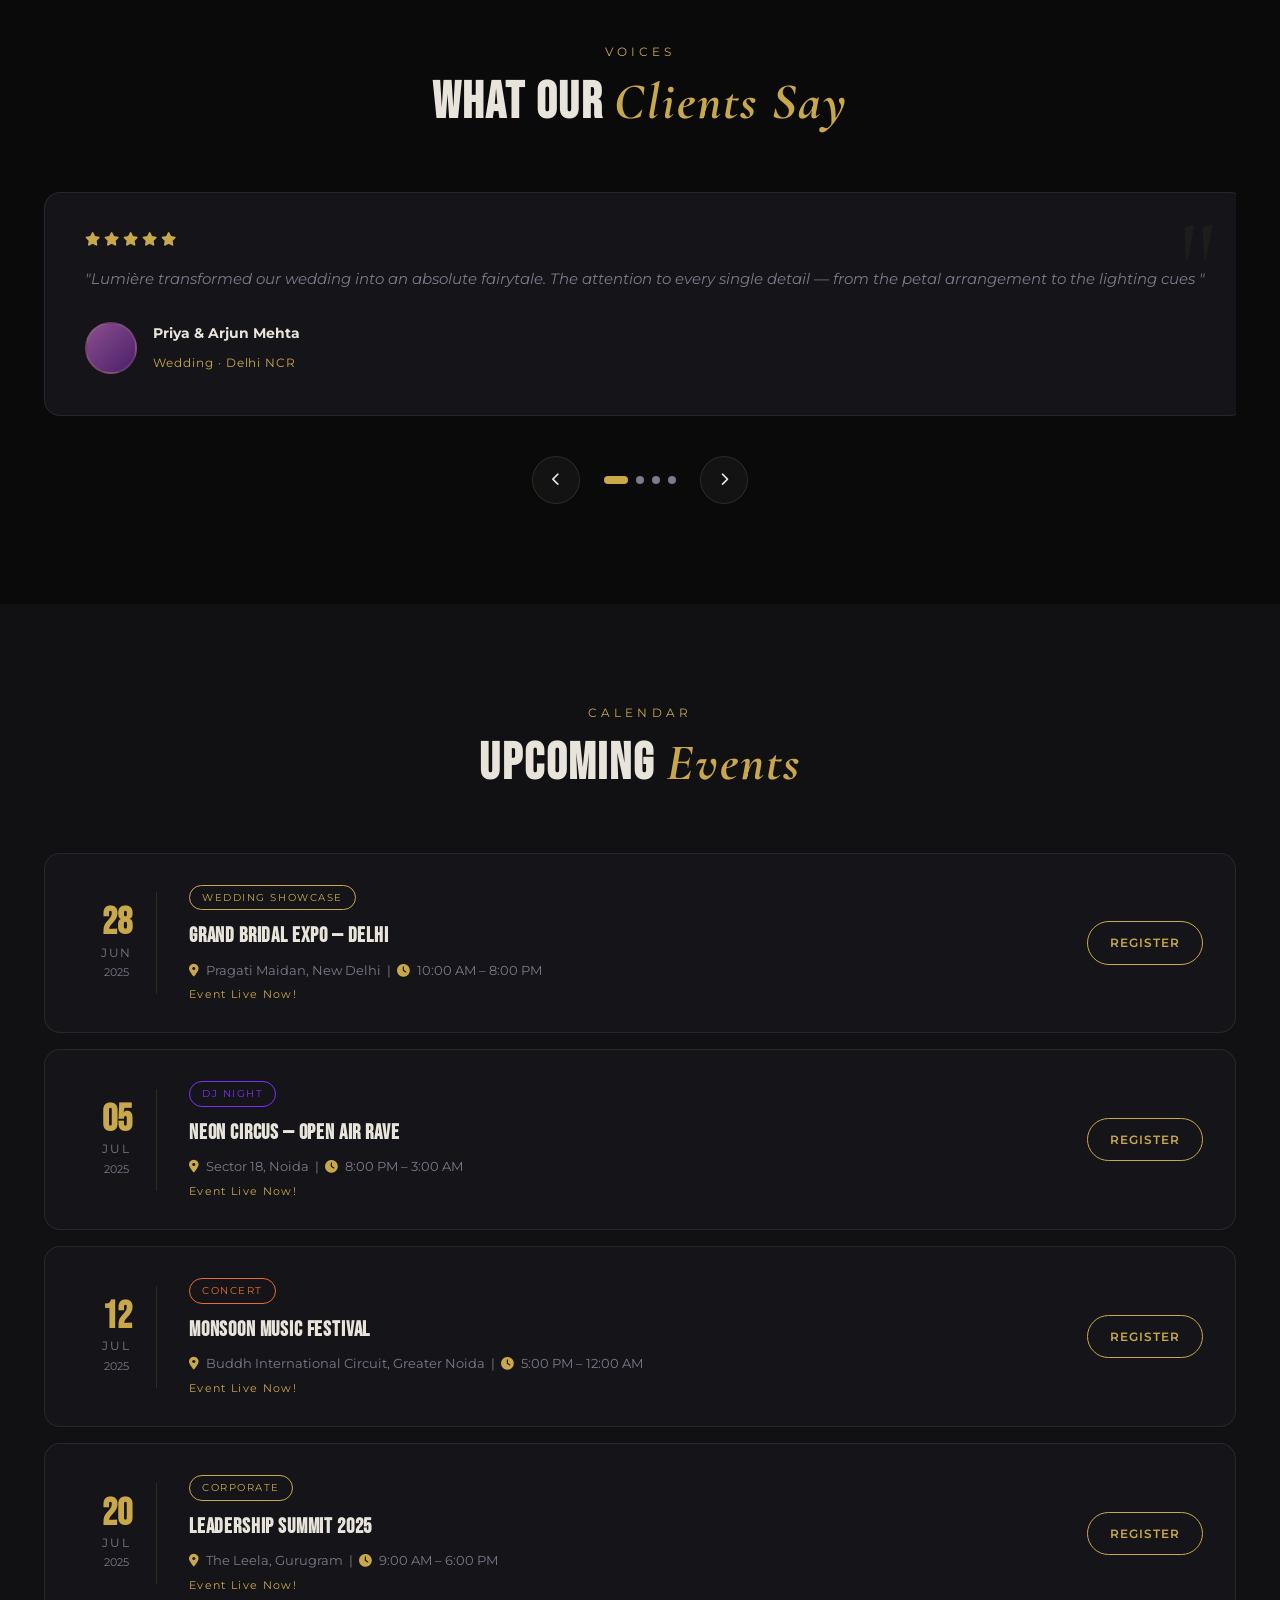
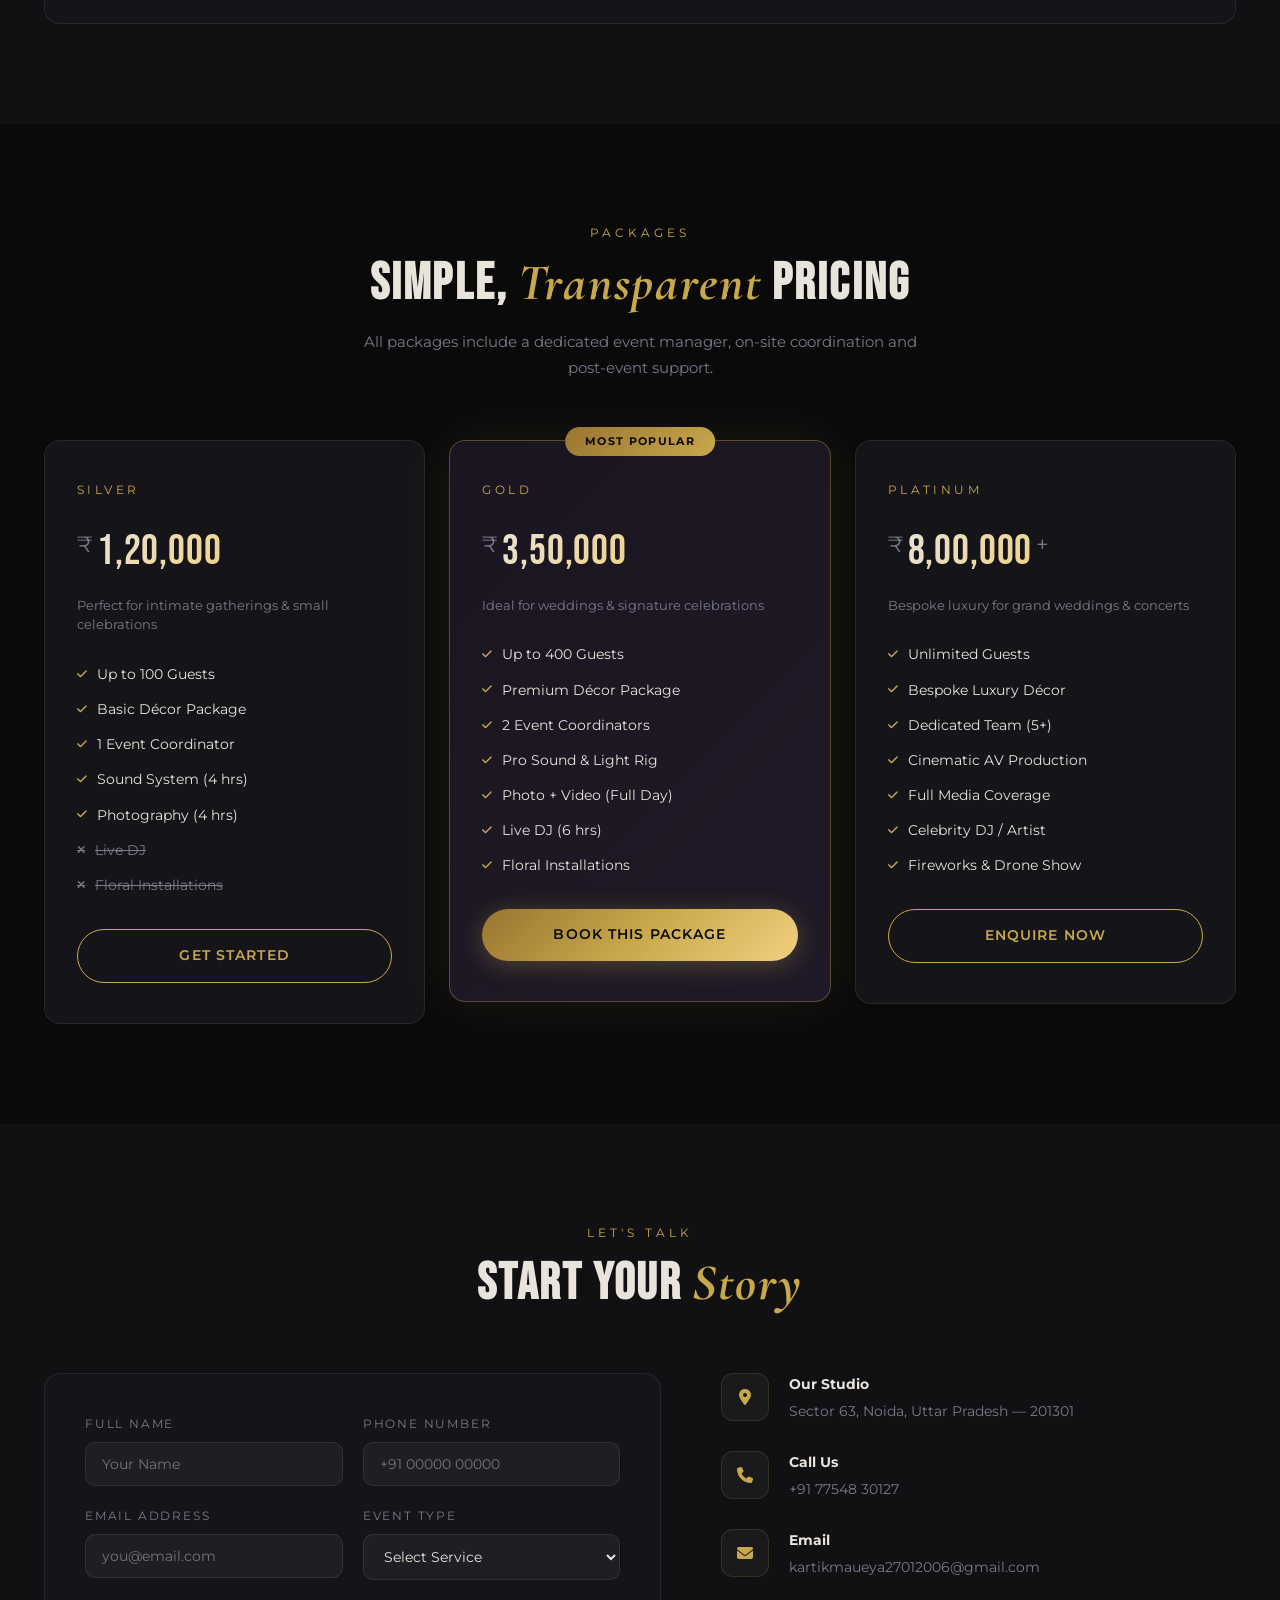
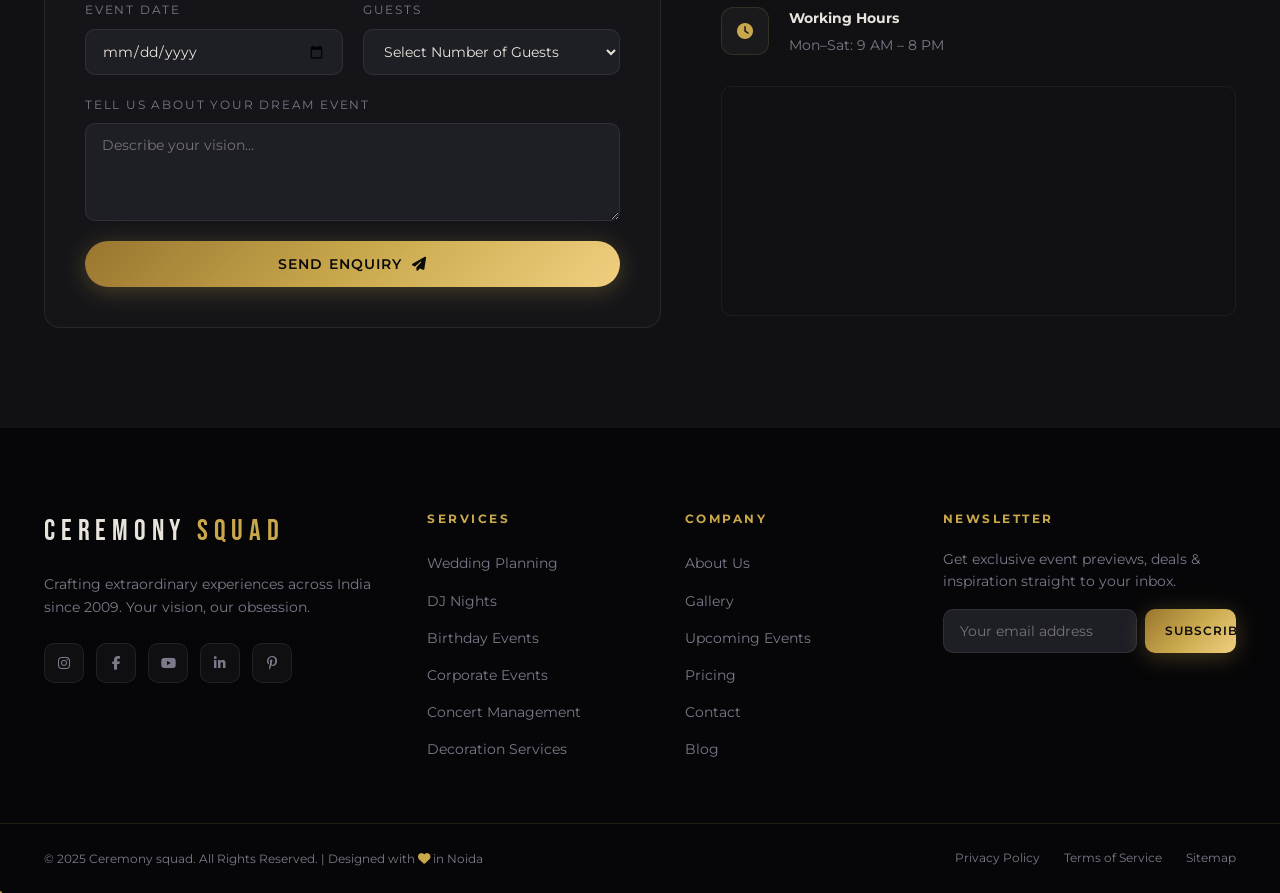
==== commit 38f6d92f: "Update image URLs in index.html" ====
--- a/index.html
+++ b/index.html
@@ -114,7 +114,7 @@
         <div class="about-visual">
           <div class="av-frame">
             <div class="av-img av-img1">
-              <div class="av-placeholder ap1" style="background-image: url('img/wed.jpg')">
+              <div class="av-placeholder ap1" style="background-image: url('wed.jpg')">
                 <i class="fas fa-star"></i>
                 <span style="color: black;">Since 2009</span>
               </div>
@@ -237,7 +237,7 @@
       </div>
       <div class="gallery-masonry">
         <div class="gm-item tall" data-cat="wedding">
-          <div class="gmi-inner gmi-c1" style="background-image: url('img/mehndi2.jpg'); background-size: cover; background-position: center;">
+          <div class="gmi-inner gmi-c1" style="background-image: url('mehndi2.jpg'); background-size: cover; background-position: center;">
             <div class="gmi-overlay">
               <p class="gmi-cat">Wedding</p>
               <h4>Royal Mehendi Night</h4>
@@ -246,7 +246,7 @@
           </div>
         </div>
         <div class="gm-item" data-cat="dj">
-          <div class="gmi-inner gmi-c2" style="background-image: url('img/neon.jpg'); background-size: cover; background-position: center;">
+          <div class="gmi-inner gmi-c2" style="background-image: url('neon.jpg'); background-size: cover; background-position: center;">
             <div class="gmi-overlay">
               <p class="gmi-cat">DJ Night</p>
               <h4>Neon Wonderland</h4>
@@ -255,7 +255,7 @@
           </div>
         </div>
         <div class="gm-item" data-cat="corporate">
-          <div class="gmi-inner gmi-c3" style="background-image: url('img/corporate.jpg'); background-size: cover; background-position: center;">
+          <div class="gmi-inner gmi-c3" style="background-image: url('corporate.jpg'); background-size: cover; background-position: center;">
             <div class="gmi-overlay">
               <p class="gmi-cat">Corporate</p>
               <h4>Annual Gala 2024</h4>
@@ -264,7 +264,7 @@
           </div>
         </div>
         <div class="gm-item tall" data-cat="decor">
-          <div class="gmi-inner gmi-c4" style="background-image: url('img/wed.jpg'); background-size: cover; background-position: center;">
+          <div class="gmi-inner gmi-c4" style="background-image: url('wed.jpg'); background-size: cover; background-position: center;">
             <div class="gmi-overlay">
               <p class="gmi-cat">Décor</p>
               <h4>Floral Arch Dream</h4>
@@ -273,7 +273,7 @@
           </div>
         </div>
         <div class="gm-item wide" data-cat="wedding">
-          <div class="gmi-inner gmi-c5" style="background-image: url('img/barat2.webp'); background-size: cover; background-position: center;">
+          <div class="gmi-inner gmi-c5" style="background-image: url('barat2.webp'); background-size: cover; background-position: center;">
             <div class="gmi-overlay">
               <p class="gmi-cat">Wedding</p>
               <h4>Palace Baraat</h4>
@@ -282,7 +282,7 @@
           </div>
         </div>
         <div class="gm-item" data-cat="dj">
-          <div class="gmi-inner gmi-c6" style="background-image: url('img/dj.jpg'); background-size: cover; background-position: center;">
+          <div class="gmi-inner gmi-c6" style="background-image: url('dj2.png'); background-size: cover; background-position: center;">
             <div class="gmi-overlay">
               <p class="gmi-cat">DJ Night</p>
               <h4>Ultraviolet Rave</h4>
@@ -291,7 +291,7 @@
           </div>
         </div>
         <div class="gm-item" data-cat="corporate">
-          <div class="gmi-inner gmi-c7" style="background-image: url('img/corporate.jpg'); background-size: cover; background-position: center;">
+          <div class="gmi-inner gmi-c7" style="background-image: url('corporate.jpg'); background-size: cover; background-position: center;">
             <div class="gmi-overlay">
               <p class="gmi-cat">Corporate</p>
               <h4>Product Launch</h4>
@@ -300,7 +300,7 @@
           </div>
         </div>
         <div class="gm-item tall" data-cat="wedding">
-          <div class="gmi-inner gmi-c8" style="background-image: url('img/candle2.webp'); background-size: cover; background-position: center;">
+          <div class="gmi-inner gmi-c8" style="background-image: url('candle2.webp'); background-size: cover; background-position: center;">
             <div class="gmi-overlay">
               <p class="gmi-cat">Wedding</p>
               <h4>Candlelit Reception</h4>
@@ -309,7 +309,7 @@
           </div>
         </div>
         <div class="gm-item" data-cat="decor">
-          <div class="gmi-inner gmi-c9" style="background-image: url('img/canop2.jpg'); background-size: cover; background-position: center;">
+          <div class="gmi-inner gmi-c9" style="background-image: url('canop2.jpg'); background-size: cover; background-position: center;">
             <div class="gmi-overlay">
               <p class="gmi-cat">Décor</p>
               <h4>LED Canopy Night</h4>
